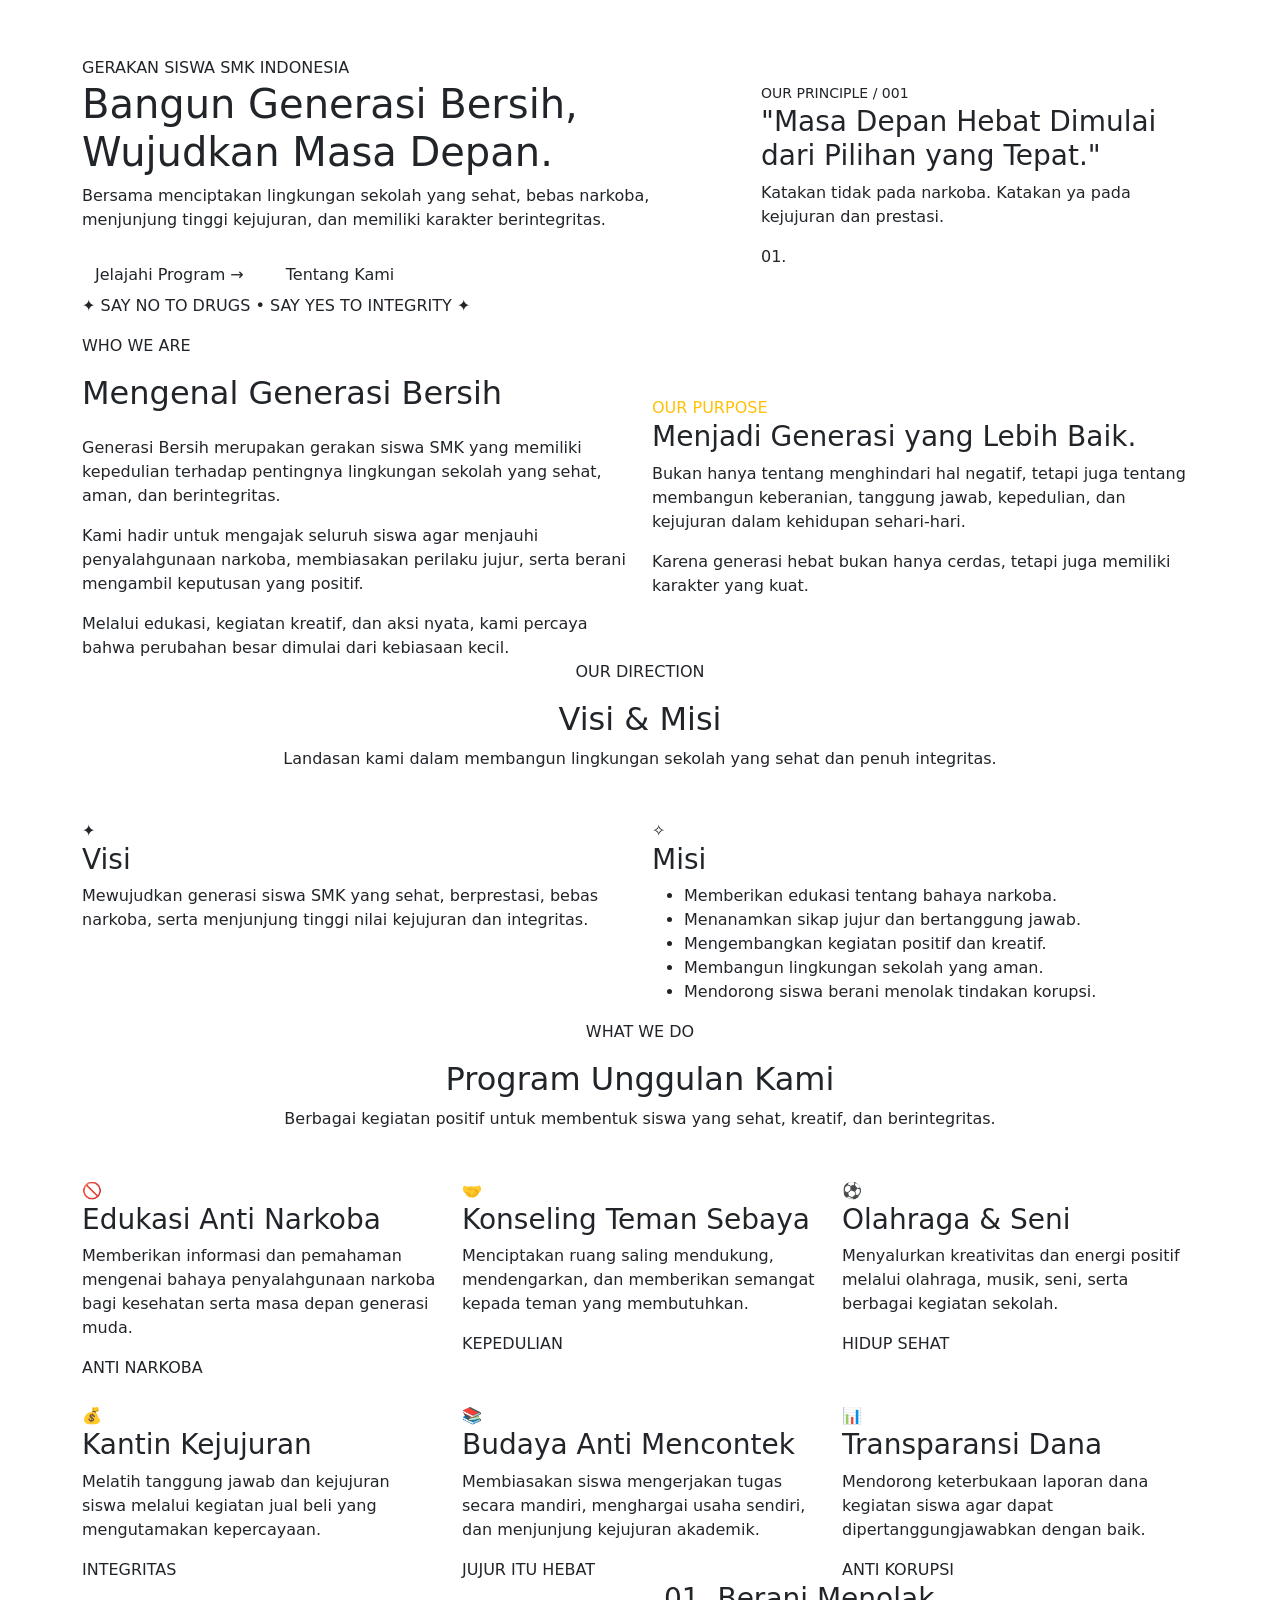
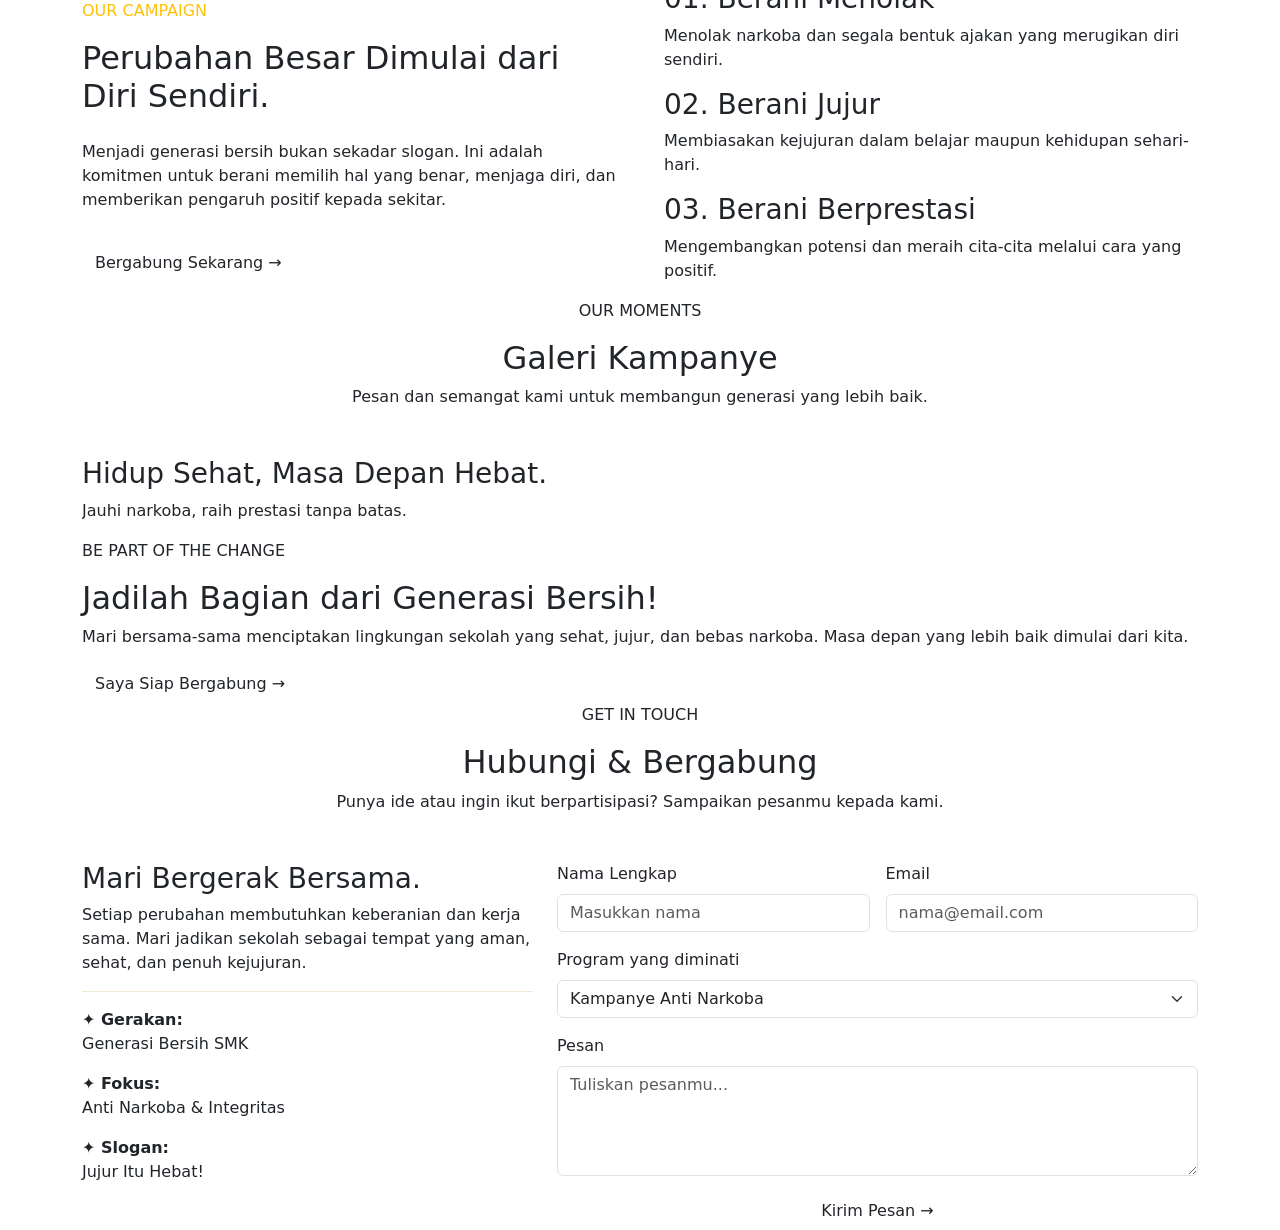
==== index.html @ d8dea52c "Update index.html" ====
<!DOCTYPE html>
<html lang="id">
<head>
  <meta charset="UTF-8">
  <meta name="viewport" content="width=device-width, initial-scale=1">
  <title>Generasi Bersih | SMK</title>

  <!-- BOOTSTRAP CDN -->
  <link href="https://cdn.jsdelivr.net/npm/bootstrap@5.3.3/dist/css/bootstrap.min.css" rel="stylesheet">

  <!-- GOOGLE FONTS -->
  <link href="https://fonts.googleapis.com/css2?family=DM+Sans:wght@400;500;600;700&family=Playfair+Display:wght@600;700;800&display=swap" rel="stylesheet">

  <!-- CSS SENDIRI -->
  <link rel="stylesheet" href="style.css">
</head>

<body>

<!-- 1. NAVBAR -->
<nav class="navbar navbar-expand-lg navbar-dark sticky-top">
  <div class="container">
    <a class="navbar-brand fw-bold" href="#beranda">
      GENERASI <span>BERSIH.</span>
    </a>

    <button class="navbar-toggler" type="button"
      data-bs-toggle="collapse" data-bs-target="#menuUtama">
      <span class="navbar-toggler-icon"></span>
    </button>

    <div class="collapse navbar-collapse" id="menuUtama">
      <ul class="navbar-nav ms-auto">
        <li class="nav-item"><a class="nav-link active" href="#beranda">Beranda</a></li>
        <li class="nav-item"><a class="nav-link" href="#tentang">Tentang</a></li>
        <li class="nav-item"><a class="nav-link" href="#visi">Visi Misi</a></li>
        <li class="nav-item"><a class="nav-link" href="#program">Program</a></li>
        <li class="nav-item"><a class="nav-link" href="#galeri">Galeri</a></li>
        <li class="nav-item"><a class="nav-link" href="#kontak">Kontak</a></li>
      </ul>
    </div>
  </div>
</nav>

<!-- 2. HERO -->
<header class="hero" id="beranda">
  <div class="container">
    <div class="row align-items-center g-5">
      <div class="col-lg-7">
        <div class="hero-small">GERAKAN SISWA SMK INDONESIA</div>
        <h1>
          Bangun Generasi <span>Bersih,</span><br>
          Wujudkan Masa Depan.
        </h1>
        <p>
          Bersama menciptakan lingkungan sekolah yang sehat,
          bebas narkoba, menjunjung tinggi kejujuran,
          dan memiliki karakter berintegritas.
        </p>
        <div class="d-flex flex-wrap gap-3 mt-4">
          <a href="#program" class="btn btn-gold">Jelajahi Program →</a>
          <a href="#tentang" class="btn btn-outline-cream">Tentang Kami</a>
        </div>
      </div>

      <div class="col-lg-5">
        <div class="hero-card">
          <small>OUR PRINCIPLE / 001</small>
          <h3>"Masa Depan Hebat Dimulai dari Pilihan yang Tepat."</h3>
          <div class="line"></div>
          <p>Katakan tidak pada narkoba. Katakan ya pada kejujuran dan prestasi.</p>
          <div class="hero-number">01.</div>
        </div>
      </div>
    </div>
  </div>
</header>

<!-- 3. MOTTO -->
<div class="motto">
  <div class="container">
    <p>✦ SAY NO TO DRUGS • SAY YES TO INTEGRITY ✦</p>
  </div>
</div>

<!-- 4. TENTANG KAMI -->
<section class="about" id="tentang">
  <div class="container">
    <div class="row align-items-center g-4">
      <div class="col-lg-6">
        <div class="section-label">WHO WE ARE</div>
        <h2 class="section-title mt-3 mb-4">Mengenal Generasi Bersih</h2>
        <div class="about-box">
          <p>Generasi Bersih merupakan gerakan siswa SMK yang memiliki kepedulian terhadap pentingnya lingkungan sekolah yang sehat, aman, dan berintegritas.</p>
          <p>Kami hadir untuk mengajak seluruh siswa agar menjauhi penyalahgunaan narkoba, membiasakan perilaku jujur, serta berani mengambil keputusan yang positif.</p>
          <p class="mb-0">Melalui edukasi, kegiatan kreatif, dan aksi nyata, kami percaya bahwa perubahan besar dimulai dari kebiasaan kecil.</p>
        </div>
      </div>

      <div class="col-lg-6">
        <div class="about-highlight">
          <div class="section-label text-warning">OUR PURPOSE</div>
          <h3>Menjadi Generasi yang Lebih Baik.</h3>
          <div class="mini-line"></div>
          <p>Bukan hanya tentang menghindari hal negatif, tetapi juga tentang membangun keberanian, tanggung jawab, kepedulian, dan kejujuran dalam kehidupan sehari-hari.</p>
          <p class="mb-0">Karena generasi hebat bukan hanya cerdas, tetapi juga memiliki karakter yang kuat.</p>
        </div>
      </div>
    </div>
  </div>
</section>

<!-- 5. VISI DAN MISI -->
<section class="visi-misi" id="visi">
  <div class="container">
    <div class="text-center mb-5">
      <div class="section-label">OUR DIRECTION</div>
      <h2 class="section-title mt-3">Visi & Misi</h2>
      <p class="section-desc mx-auto">Landasan kami dalam membangun lingkungan sekolah yang sehat dan penuh integritas.</p>
    </div>

    <div class="row g-4">
      <div class="col-md-6">
        <div class="vm-card">
          <div class="vm-icon">✦</div>
          <h3>Visi</h3>
          <p>Mewujudkan generasi siswa SMK yang sehat, berprestasi, bebas narkoba, serta menjunjung tinggi nilai kejujuran dan integritas.</p>
        </div>
      </div>

      <div class="col-md-6">
        <div class="vm-card">
          <div class="vm-icon">✧</div>
          <h3>Misi</h3>
          <ul>
            <li>Memberikan edukasi tentang bahaya narkoba.</li>
            <li>Menanamkan sikap jujur dan bertanggung jawab.</li>
            <li>Mengembangkan kegiatan positif dan kreatif.</li>
            <li>Membangun lingkungan sekolah yang aman.</li>
            <li>Mendorong siswa berani menolak tindakan korupsi.</li>
          </ul>
        </div>
      </div>
    </div>
  </div>
</section>

<!-- 6. PROGRAM KAMI -->
<section class="program" id="program">
  <div class="container">
    <div class="text-center mb-5">
      <div class="section-label">WHAT WE DO</div>
      <h2 class="section-title mt-3">Program Unggulan Kami</h2>
      <p class="section-desc mx-auto">Berbagai kegiatan positif untuk membentuk siswa yang sehat, kreatif, dan berintegritas.</p>
    </div>

    <div class="row g-4">
      <div class="col-md-6 col-lg-4">
        <div class="program-card">
          <div class="program-icon">🚫</div>
          <h3>Edukasi Anti Narkoba</h3>
          <p>Memberikan informasi dan pemahaman mengenai bahaya penyalahgunaan narkoba bagi kesehatan serta masa depan generasi muda.</p>
          <span class="program-tag">ANTI NARKOBA</span>
        </div>
      </div>

      <div class="col-md-6 col-lg-4">
        <div class="program-card">
          <div class="program-icon">🤝</div>
          <h3>Konseling Teman Sebaya</h3>
          <p>Menciptakan ruang saling mendukung, mendengarkan, dan memberikan semangat kepada teman yang membutuhkan.</p>
          <span class="program-tag">KEPEDULIAN</span>
        </div>
      </div>

      <div class="col-md-6 col-lg-4">
        <div class="program-card">
          <div class="program-icon">⚽</div>
          <h3>Olahraga & Seni</h3>
          <p>Menyalurkan kreativitas dan energi positif melalui olahraga, musik, seni, serta berbagai kegiatan sekolah.</p>
          <span class="program-tag">HIDUP SEHAT</span>
        </div>
      </div>

      <div class="col-md-6 col-lg-4">
        <div class="program-card">
          <div class="program-icon">💰</div>
          <h3>Kantin Kejujuran</h3>
          <p>Melatih tanggung jawab dan kejujuran siswa melalui kegiatan jual beli yang mengutamakan kepercayaan.</p>
          <span class="program-tag">INTEGRITAS</span>
        </div>
      </div>

      <div class="col-md-6 col-lg-4">
        <div class="program-card">
          <div class="program-icon">📚</div>
          <h3>Budaya Anti Mencontek</h3>
          <p>Membiasakan siswa mengerjakan tugas secara mandiri, menghargai usaha sendiri, dan menjunjung kejujuran akademik.</p>
          <span class="program-tag">JUJUR ITU HEBAT</span>
        </div>
      </div>

      <div class="col-md-6 col-lg-4">
        <div class="program-card">
          <div class="program-icon">📊</div>
          <h3>Transparansi Dana</h3>
          <p>Mendorong keterbukaan laporan dana kegiatan siswa agar dapat dipertanggungjawabkan dengan baik.</p>
          <span class="program-tag">ANTI KORUPSI</span>
        </div>
      </div>
    </div>
  </div>
</section>

<!-- 7. KAMPANYE -->
<section class="campaign" id="kampanye">
  <div class="container">
    <div class="row align-items-center g-5">
      <div class="col-lg-6">
        <div class="section-label text-warning">OUR CAMPAIGN</div>
        <h2 class="mt-3 mb-4">Perubahan Besar Dimulai dari Diri Sendiri.</h2>
        <p>Menjadi generasi bersih bukan sekadar slogan. Ini adalah komitmen untuk berani memilih hal yang benar, menjaga diri, dan memberikan pengaruh positif kepada sekitar.</p>
        <a href="#kontak" class="btn btn-gold mt-3">Bergabung Sekarang →</a>
      </div>

      <div class="col-lg-6">
        <div class="campaign-item">
          <h3>01. Berani Menolak</h3>
          <p>Menolak narkoba dan segala bentuk ajakan yang merugikan diri sendiri.</p>
        </div>
        <div class="campaign-item">
          <h3>02. Berani Jujur</h3>
          <p>Membiasakan kejujuran dalam belajar maupun kehidupan sehari-hari.</p>
        </div>
        <div class="campaign-item">
          <h3>03. Berani Berprestasi</h3>
          <p>Mengembangkan potensi dan meraih cita-cita melalui cara yang positif.</p>
        </div>
      </div>
    </div>
  </div>
</section>

<!-- 8. GALERI -->
<section class="gallery" id="galeri">
  <div class="container">
    <div class="text-center mb-5">
      <div class="section-label">OUR MOMENTS</div>
      <h2 class="section-title mt-3">Galeri Kampanye</h2>
      <p class="section-desc mx-auto">Pesan dan semangat kami untuk membangun generasi yang lebih baik.</p>
    </div>

    <div id="carouselGaleri" class="carousel slide" data-bs-ride="carousel">
      <div class="carousel-indicators">
        <button type="button" data-bs-target="#carouselGaleri" data-bs-slide-to="0" class="active"></button>
        <button type="button" data-bs-target="#carouselGaleri" data-bs-slide-to="1"></button>
        <button type="button" data-bs-target="#carouselGaleri" data-bs-slide-to="2"></button>
      </div>

      <div class="carousel-inner">
        <div class="carousel-item active">
          <div class="gallery-card gallery-one">
            <div>
              <h3>Hidup Sehat, Masa Depan Hebat.</h3>
              <p>Jauhi narkoba, raih prestasi tanpa batas.</p>
            </div>
          </div>
        </div>

        <div class="carousel-item">
          <div class="gallery-card gallery-two">
            <div>
              <h3>Jujur Dimulai dari Aku.</h3>
              <p>Integritas adalah identitas generasi hebat.</p>
            </div>
          </div>
        </div>

        <div class="carousel-item">
          <div class="gallery-card gallery-three">
            <div>
              <h3>Prestasi Tanpa Korupsi.</h3>
              <p>Bersih dalam tindakan, hebat dalam pencapaian.</p>
            </div>
          </div>
        </div>
      </div>

      <button class="carousel-control-prev" type="button" data-bs-target="#carouselGaleri" data-bs-slide="prev">
        <span class="carousel-control-prev-icon"></span>
      </button>
      <button class="carousel-control-next" type="button" data-bs-target="#carouselGaleri" data-bs-slide="next">
        <span class="carousel-control-next-icon"></span>
      </button>
    </div>
  </div>
</section>

<!-- 9. AJAKAN BERGABUNG -->
<section class="join">
  <div class="container">
    <div class="join-box">
      <div class="section-label">BE PART OF THE CHANGE</div>
      <h2 class="mt-3">Jadilah Bagian dari Generasi Bersih!</h2>
      <p>Mari bersama-sama menciptakan lingkungan sekolah yang sehat, jujur, dan bebas narkoba. Masa depan yang lebih baik dimulai dari kita.</p>
      <a href="#kontak" class="btn btn-gold">Saya Siap Bergabung →</a>
    </div>
  </div>
</section>

<!-- 10. KONTAK -->
<section class="contact" id="kontak">
  <div class="container">
    <div class="text-center mb-5">
      <div class="section-label">GET IN TOUCH</div>
      <h2 class="section-title mt-3">Hubungi & Bergabung</h2>
      <p class="section-desc mx-auto">Punya ide atau ingin ikut berpartisipasi? Sampaikan pesanmu kepada kami.</p>
    </div>

    <div class="row g-4">
      <div class="col-lg-5">
        <div class="contact-info">
          <h3>Mari Bergerak Bersama.</h3>
          <p>Setiap perubahan membutuhkan keberanian dan kerja sama. Mari jadikan sekolah sebagai tempat yang aman, sehat, dan penuh kejujuran.</p>
          <hr style="border-color:#c8a36a">
          <p><strong>✦ Gerakan:</strong><br>Generasi Bersih SMK</p>
          <p><strong>✦ Fokus:</strong><br>Anti Narkoba & Integritas</p>
          <p class="mb-0"><strong>✦ Slogan:</strong><br>Jujur Itu Hebat!</p>
        </div>
      </div>

      <div class="col-lg-7">
        <form class="contact-form" id="contactForm">
          <div class="row g-3">
            <div class="col-md-6">
              <label for="nama" class="form-label">Nama Lengkap</label>
              <input type="text" class="form-control" id="nama" placeholder="Masukkan nama" required>
            </div>

            <div class="col-md-6">
              <label for="email" class="form-label">Email</label>
              <input type="email" class="form-control" id="email" placeholder="nama@email.com" required>
            </div>

            <div class="col-12">
              <label for="minat" class="form-label">Program yang diminati</label>
              <select class="form-select" id="minat">
                <option>Kampanye Anti Narkoba</option>
                <option>Kampanye Integritas</option>
                <option>Olahraga dan Seni</option>
                <option>Keduanya</option>
              </select>
            </div>

            <div class="col-12">
              <label for="pesan" class="form-label">Pesan</label>
              <textarea class="form-control" id="pesan" rows="4" placeholder="Tuliskan pesanmu..."></textarea>
            </div>

            <div class="col-12 d-grid">
              <button type="submit" class="btn btn-gold">Kirim Pesan →</button>
            </div>
          </div>
        </form>
      </div>
    </div>
  </div>
</section>

<!-- FOOTER DIMUAT DARI FILE footer.html -->
<div id="footer-container"></div>

<!-- BOOTSTRAP JAVASCRIPT CDN -->
<script src="https://cdn.jsdelivr.net/npm/bootstrap@5.3.3/dist/js/bootstrap.bundle.min.js"></script>

<!-- JAVASCRIPT SENDIRI -->
<script src="script.js"></script>

</body>
   </html>
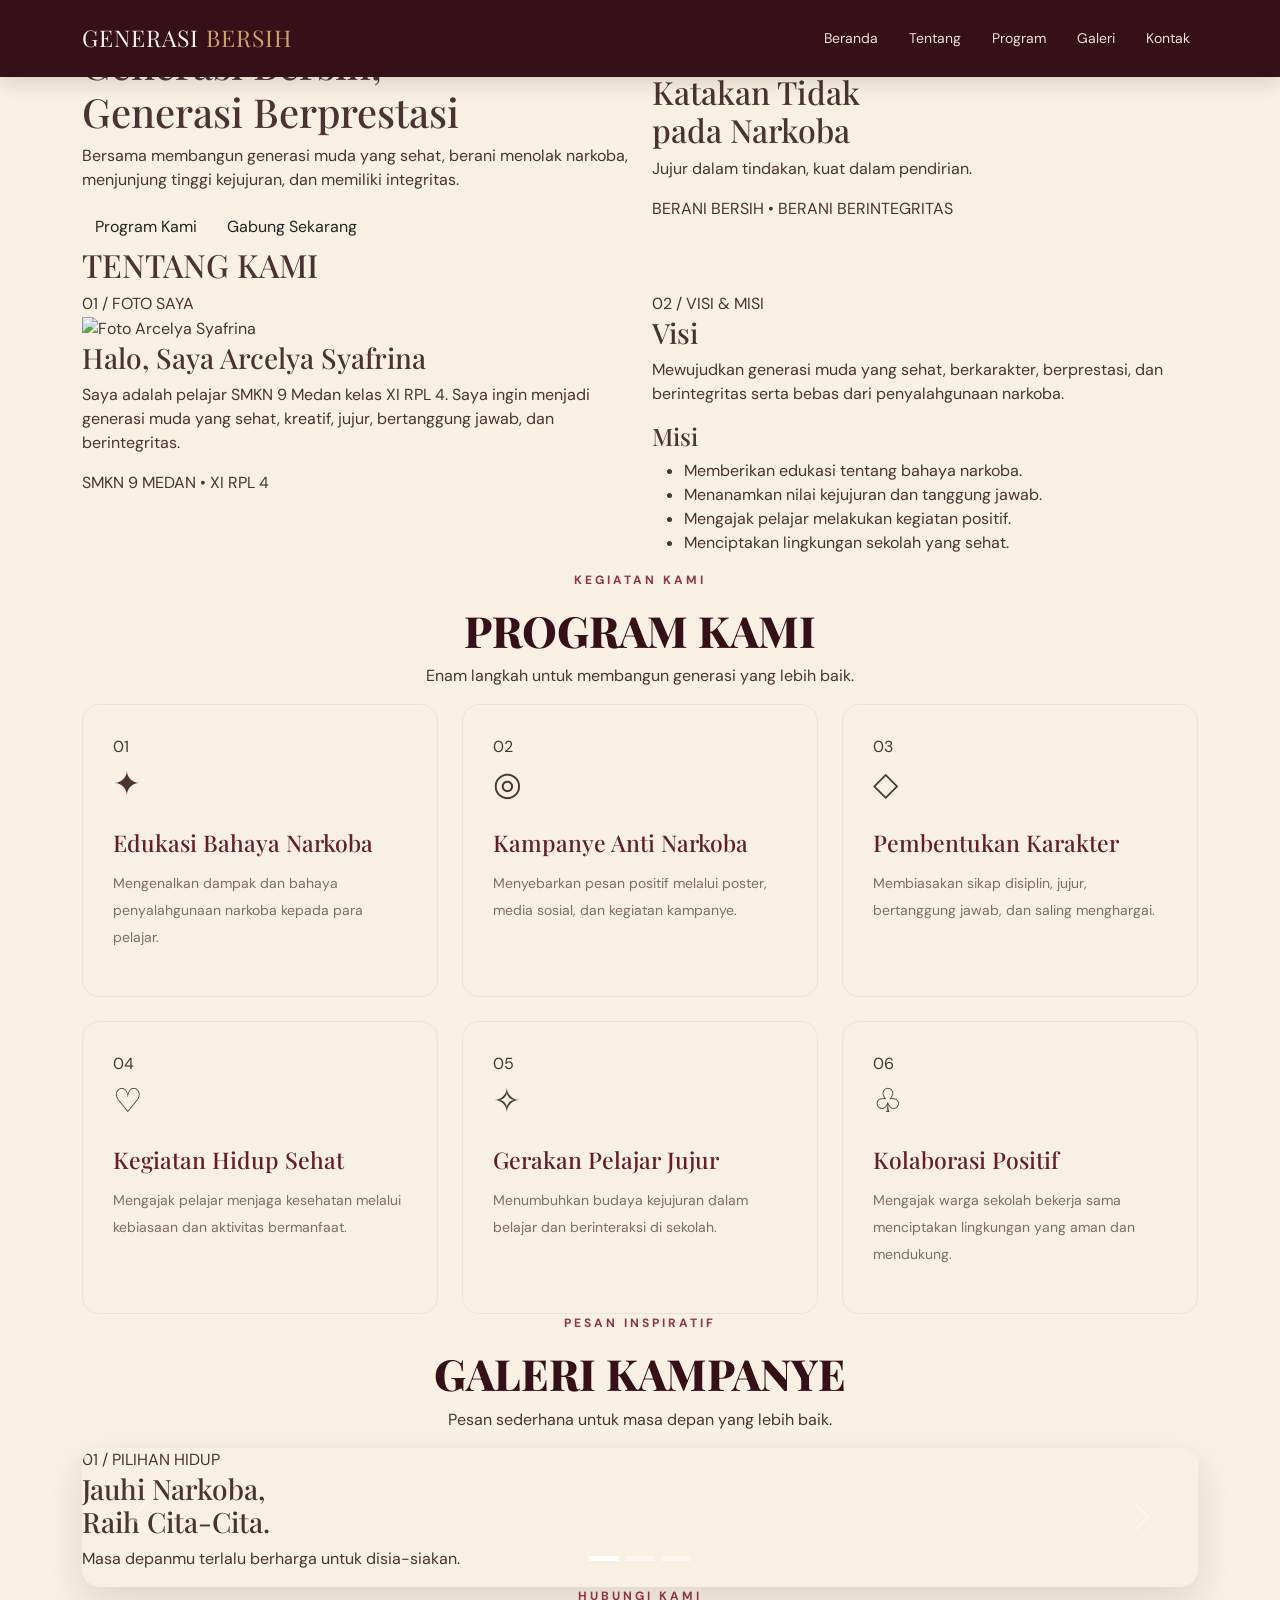
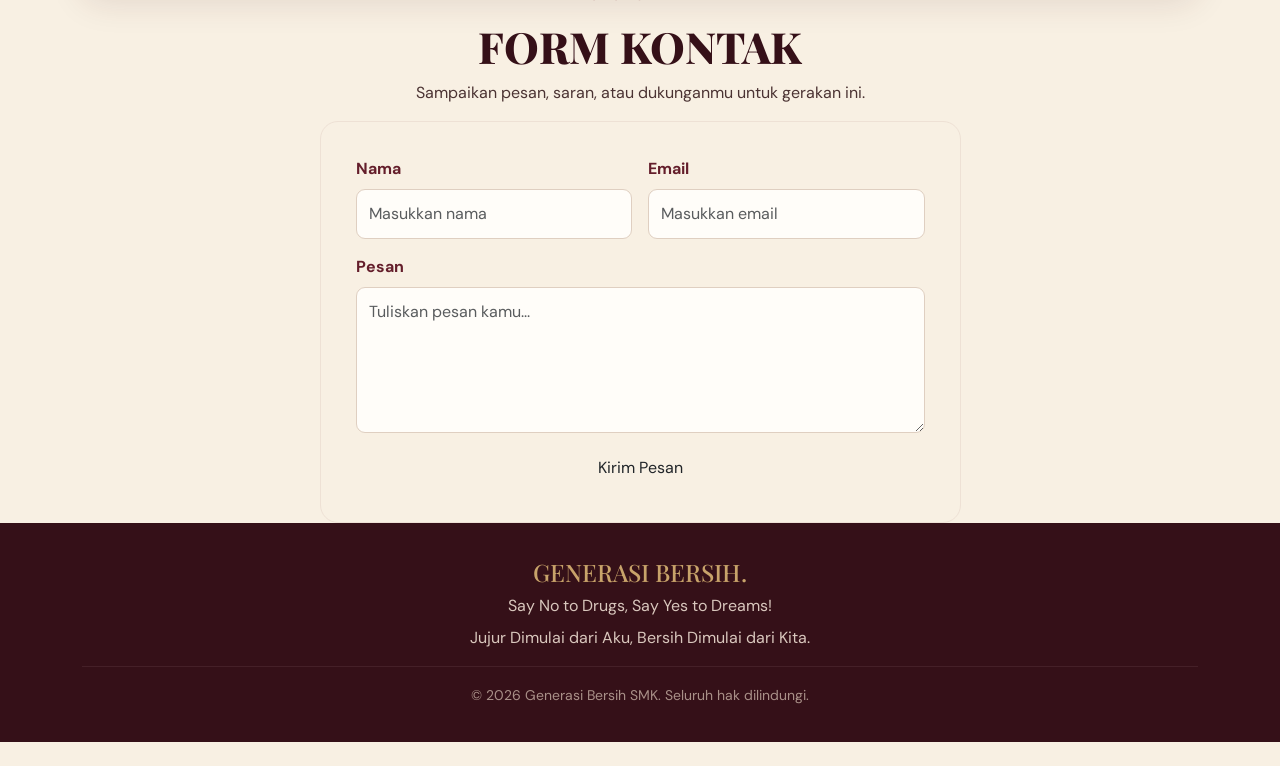
==== commit 737206d8: "Update index.html" ====
--- a/index.html
+++ b/index.html
@@ -1,382 +1,364 @@
-
 <!DOCTYPE html>
 <html lang="id">
 <head>
   <meta charset="UTF-8">
-  <meta name="viewport" content="width=device-width, initial-scale=1">
-  <title>Generasi Bersih | SMK</title>
-
-  <!-- BOOTSTRAP CDN -->
+  <meta name="viewport" content="width=device-width, initial-scale=1.0">
+
+  <title>Generasi Bersih | Anti Narkoba & Integritas</title>
+
+  <!-- Bootstrap CDN -->
   <link href="https://cdn.jsdelivr.net/npm/bootstrap@5.3.3/dist/css/bootstrap.min.css" rel="stylesheet">
 
-  <!-- GOOGLE FONTS -->
-  <link href="https://fonts.googleapis.com/css2?family=DM+Sans:wght@400;500;600;700&family=Playfair+Display:wght@600;700;800&display=swap" rel="stylesheet">
-
-  <!-- CSS SENDIRI -->
+  <!-- Google Fonts -->
+  <link href="https://fonts.googleapis.com/css2?family=DM+Sans:wght@400;500;600;700;800&family=Playfair+Display:wght@600;700;800&display=swap" rel="stylesheet">
+
+  <!-- CSS -->
   <link rel="stylesheet" href="style.css">
 </head>
 
 <body>
 
-<!-- 1. NAVBAR -->
-<nav class="navbar navbar-expand-lg navbar-dark sticky-top">
-  <div class="container">
-    <a class="navbar-brand fw-bold" href="#beranda">
-      GENERASI <span>BERSIH.</span>
-    </a>
-
-    <button class="navbar-toggler" type="button"
-      data-bs-toggle="collapse" data-bs-target="#menuUtama">
-      <span class="navbar-toggler-icon"></span>
-    </button>
-
-    <div class="collapse navbar-collapse" id="menuUtama">
-      <ul class="navbar-nav ms-auto">
-        <li class="nav-item"><a class="nav-link active" href="#beranda">Beranda</a></li>
-        <li class="nav-item"><a class="nav-link" href="#tentang">Tentang</a></li>
-        <li class="nav-item"><a class="nav-link" href="#visi">Visi Misi</a></li>
-        <li class="nav-item"><a class="nav-link" href="#program">Program</a></li>
-        <li class="nav-item"><a class="nav-link" href="#galeri">Galeri</a></li>
-        <li class="nav-item"><a class="nav-link" href="#kontak">Kontak</a></li>
-      </ul>
-    </div>
-  </div>
-</nav>
-
-<!-- 2. HERO -->
-<header class="hero" id="beranda">
-  <div class="container">
-    <div class="row align-items-center g-5">
-      <div class="col-lg-7">
-        <div class="hero-small">GERAKAN SISWA SMK INDONESIA</div>
-        <h1>
-          Bangun Generasi <span>Bersih,</span><br>
-          Wujudkan Masa Depan.
-        </h1>
-        <p>
-          Bersama menciptakan lingkungan sekolah yang sehat,
-          bebas narkoba, menjunjung tinggi kejujuran,
-          dan memiliki karakter berintegritas.
-        </p>
-        <div class="d-flex flex-wrap gap-3 mt-4">
-          <a href="#program" class="btn btn-gold">Jelajahi Program →</a>
-          <a href="#tentang" class="btn btn-outline-cream">Tentang Kami</a>
-        </div>
-      </div>
-
-      <div class="col-lg-5">
-        <div class="hero-card">
-          <small>OUR PRINCIPLE / 001</small>
-          <h3>"Masa Depan Hebat Dimulai dari Pilihan yang Tepat."</h3>
-          <div class="line"></div>
-          <p>Katakan tidak pada narkoba. Katakan ya pada kejujuran dan prestasi.</p>
-          <div class="hero-number">01.</div>
-        </div>
-      </div>
-    </div>
-  </div>
-</header>
-
-<!-- 3. MOTTO -->
-<div class="motto">
-  <div class="container">
-    <p>✦ SAY NO TO DRUGS • SAY YES TO INTEGRITY ✦</p>
-  </div>
-</div>
-
-<!-- 4. TENTANG KAMI -->
-<section class="about" id="tentang">
-  <div class="container">
-    <div class="row align-items-center g-4">
-      <div class="col-lg-6">
-        <div class="section-label">WHO WE ARE</div>
-        <h2 class="section-title mt-3 mb-4">Mengenal Generasi Bersih</h2>
-        <div class="about-box">
-          <p>Generasi Bersih merupakan gerakan siswa SMK yang memiliki kepedulian terhadap pentingnya lingkungan sekolah yang sehat, aman, dan berintegritas.</p>
-          <p>Kami hadir untuk mengajak seluruh siswa agar menjauhi penyalahgunaan narkoba, membiasakan perilaku jujur, serta berani mengambil keputusan yang positif.</p>
-          <p class="mb-0">Melalui edukasi, kegiatan kreatif, dan aksi nyata, kami percaya bahwa perubahan besar dimulai dari kebiasaan kecil.</p>
-        </div>
-      </div>
-
-      <div class="col-lg-6">
-        <div class="about-highlight">
-          <div class="section-label text-warning">OUR PURPOSE</div>
-          <h3>Menjadi Generasi yang Lebih Baik.</h3>
-          <div class="mini-line"></div>
-          <p>Bukan hanya tentang menghindari hal negatif, tetapi juga tentang membangun keberanian, tanggung jawab, kepedulian, dan kejujuran dalam kehidupan sehari-hari.</p>
-          <p class="mb-0">Karena generasi hebat bukan hanya cerdas, tetapi juga memiliki karakter yang kuat.</p>
-        </div>
-      </div>
-    </div>
-  </div>
-</section>
-
-<!-- 5. VISI DAN MISI -->
-<section class="visi-misi" id="visi">
-  <div class="container">
-    <div class="text-center mb-5">
-      <div class="section-label">OUR DIRECTION</div>
-      <h2 class="section-title mt-3">Visi & Misi</h2>
-      <p class="section-desc mx-auto">Landasan kami dalam membangun lingkungan sekolah yang sehat dan penuh integritas.</p>
-    </div>
-
-    <div class="row g-4">
-      <div class="col-md-6">
-        <div class="vm-card">
-          <div class="vm-icon">✦</div>
-          <h3>Visi</h3>
-          <p>Mewujudkan generasi siswa SMK yang sehat, berprestasi, bebas narkoba, serta menjunjung tinggi nilai kejujuran dan integritas.</p>
-        </div>
-      </div>
-
-      <div class="col-md-6">
-        <div class="vm-card">
-          <div class="vm-icon">✧</div>
-          <h3>Misi</h3>
-          <ul>
-            <li>Memberikan edukasi tentang bahaya narkoba.</li>
-            <li>Menanamkan sikap jujur dan bertanggung jawab.</li>
-            <li>Mengembangkan kegiatan positif dan kreatif.</li>
-            <li>Membangun lingkungan sekolah yang aman.</li>
-            <li>Mendorong siswa berani menolak tindakan korupsi.</li>
-          </ul>
-        </div>
-      </div>
-    </div>
-  </div>
-</section>
-
-<!-- 6. PROGRAM KAMI -->
-<section class="program" id="program">
-  <div class="container">
-    <div class="text-center mb-5">
-      <div class="section-label">WHAT WE DO</div>
-      <h2 class="section-title mt-3">Program Unggulan Kami</h2>
-      <p class="section-desc mx-auto">Berbagai kegiatan positif untuk membentuk siswa yang sehat, kreatif, dan berintegritas.</p>
-    </div>
-
-    <div class="row g-4">
-      <div class="col-md-6 col-lg-4">
-        <div class="program-card">
-          <div class="program-icon">🚫</div>
-          <h3>Edukasi Anti Narkoba</h3>
-          <p>Memberikan informasi dan pemahaman mengenai bahaya penyalahgunaan narkoba bagi kesehatan serta masa depan generasi muda.</p>
-          <span class="program-tag">ANTI NARKOBA</span>
-        </div>
-      </div>
-
-      <div class="col-md-6 col-lg-4">
-        <div class="program-card">
-          <div class="program-icon">🤝</div>
-          <h3>Konseling Teman Sebaya</h3>
-          <p>Menciptakan ruang saling mendukung, mendengarkan, dan memberikan semangat kepada teman yang membutuhkan.</p>
-          <span class="program-tag">KEPEDULIAN</span>
-        </div>
-      </div>
-
-      <div class="col-md-6 col-lg-4">
-        <div class="program-card">
-          <div class="program-icon">⚽</div>
-          <h3>Olahraga & Seni</h3>
-          <p>Menyalurkan kreativitas dan energi positif melalui olahraga, musik, seni, serta berbagai kegiatan sekolah.</p>
-          <span class="program-tag">HIDUP SEHAT</span>
-        </div>
-      </div>
-
-      <div class="col-md-6 col-lg-4">
-        <div class="program-card">
-          <div class="program-icon">💰</div>
-          <h3>Kantin Kejujuran</h3>
-          <p>Melatih tanggung jawab dan kejujuran siswa melalui kegiatan jual beli yang mengutamakan kepercayaan.</p>
-          <span class="program-tag">INTEGRITAS</span>
-        </div>
-      </div>
-
-      <div class="col-md-6 col-lg-4">
-        <div class="program-card">
-          <div class="program-icon">📚</div>
-          <h3>Budaya Anti Mencontek</h3>
-          <p>Membiasakan siswa mengerjakan tugas secara mandiri, menghargai usaha sendiri, dan menjunjung kejujuran akademik.</p>
-          <span class="program-tag">JUJUR ITU HEBAT</span>
-        </div>
-      </div>
-
-      <div class="col-md-6 col-lg-4">
-        <div class="program-card">
-          <div class="program-icon">📊</div>
-          <h3>Transparansi Dana</h3>
-          <p>Mendorong keterbukaan laporan dana kegiatan siswa agar dapat dipertanggungjawabkan dengan baik.</p>
-          <span class="program-tag">ANTI KORUPSI</span>
-        </div>
-      </div>
-    </div>
-  </div>
-</section>
-
-<!-- 7. KAMPANYE -->
-<section class="campaign" id="kampanye">
-  <div class="container">
-    <div class="row align-items-center g-5">
-      <div class="col-lg-6">
-        <div class="section-label text-warning">OUR CAMPAIGN</div>
-        <h2 class="mt-3 mb-4">Perubahan Besar Dimulai dari Diri Sendiri.</h2>
-        <p>Menjadi generasi bersih bukan sekadar slogan. Ini adalah komitmen untuk berani memilih hal yang benar, menjaga diri, dan memberikan pengaruh positif kepada sekitar.</p>
-        <a href="#kontak" class="btn btn-gold mt-3">Bergabung Sekarang →</a>
-      </div>
-
-      <div class="col-lg-6">
-        <div class="campaign-item">
-          <h3>01. Berani Menolak</h3>
-          <p>Menolak narkoba dan segala bentuk ajakan yang merugikan diri sendiri.</p>
-        </div>
-        <div class="campaign-item">
-          <h3>02. Berani Jujur</h3>
-          <p>Membiasakan kejujuran dalam belajar maupun kehidupan sehari-hari.</p>
-        </div>
-        <div class="campaign-item">
-          <h3>03. Berani Berprestasi</h3>
-          <p>Mengembangkan potensi dan meraih cita-cita melalui cara yang positif.</p>
-        </div>
-      </div>
-    </div>
-  </div>
-</section>
-
-<!-- 8. GALERI -->
-<section class="gallery" id="galeri">
-  <div class="container">
-    <div class="text-center mb-5">
-      <div class="section-label">OUR MOMENTS</div>
-      <h2 class="section-title mt-3">Galeri Kampanye</h2>
-      <p class="section-desc mx-auto">Pesan dan semangat kami untuk membangun generasi yang lebih baik.</p>
-    </div>
-
-    <div id="carouselGaleri" class="carousel slide" data-bs-ride="carousel">
-      <div class="carousel-indicators">
-        <button type="button" data-bs-target="#carouselGaleri" data-bs-slide-to="0" class="active"></button>
-        <button type="button" data-bs-target="#carouselGaleri" data-bs-slide-to="1"></button>
-        <button type="button" data-bs-target="#carouselGaleri" data-bs-slide-to="2"></button>
-      </div>
-
-      <div class="carousel-inner">
-        <div class="carousel-item active">
-          <div class="gallery-card gallery-one">
-            <div>
-              <h3>Hidup Sehat, Masa Depan Hebat.</h3>
-              <p>Jauhi narkoba, raih prestasi tanpa batas.</p>
-            </div>
-          </div>
-        </div>
-
-        <div class="carousel-item">
-          <div class="gallery-card gallery-two">
-            <div>
-              <h3>Jujur Dimulai dari Aku.</h3>
-              <p>Integritas adalah identitas generasi hebat.</p>
-            </div>
-          </div>
-        </div>
-
-        <div class="carousel-item">
-          <div class="gallery-card gallery-three">
-            <div>
-              <h3>Prestasi Tanpa Korupsi.</h3>
-              <p>Bersih dalam tindakan, hebat dalam pencapaian.</p>
-            </div>
-          </div>
-        </div>
-      </div>
-
-      <button class="carousel-control-prev" type="button" data-bs-target="#carouselGaleri" data-bs-slide="prev">
-        <span class="carousel-control-prev-icon"></span>
+  <!-- 1. NAVBAR -->
+  <nav class="navbar navbar-expand-lg navbar-dark fixed-top">
+    <div class="container">
+
+      <a class="navbar-brand" href="#beranda">
+        GENERASI <span>BERSIH</span>
+      </a>
+
+      <button class="navbar-toggler" type="button"
+        data-bs-toggle="collapse"
+        data-bs-target="#menuNavbar"
+        aria-controls="menuNavbar"
+        aria-expanded="false"
+        aria-label="Buka menu">
+        <span class="navbar-toggler-icon"></span>
       </button>
-      <button class="carousel-control-next" type="button" data-bs-target="#carouselGaleri" data-bs-slide="next">
-        <span class="carousel-control-next-icon"></span>
-      </button>
-    </div>
-  </div>
-</section>
-
-<!-- 9. AJAKAN BERGABUNG -->
-<section class="join">
-  <div class="container">
-    <div class="join-box">
-      <div class="section-label">BE PART OF THE CHANGE</div>
-      <h2 class="mt-3">Jadilah Bagian dari Generasi Bersih!</h2>
-      <p>Mari bersama-sama menciptakan lingkungan sekolah yang sehat, jujur, dan bebas narkoba. Masa depan yang lebih baik dimulai dari kita.</p>
-      <a href="#kontak" class="btn btn-gold">Saya Siap Bergabung →</a>
-    </div>
-  </div>
-</section>
-
-<!-- 10. KONTAK -->
-<section class="contact" id="kontak">
-  <div class="container">
-    <div class="text-center mb-5">
-      <div class="section-label">GET IN TOUCH</div>
-      <h2 class="section-title mt-3">Hubungi & Bergabung</h2>
-      <p class="section-desc mx-auto">Punya ide atau ingin ikut berpartisipasi? Sampaikan pesanmu kepada kami.</p>
-    </div>
-
-    <div class="row g-4">
-      <div class="col-lg-5">
-        <div class="contact-info">
-          <h3>Mari Bergerak Bersama.</h3>
-          <p>Setiap perubahan membutuhkan keberanian dan kerja sama. Mari jadikan sekolah sebagai tempat yang aman, sehat, dan penuh kejujuran.</p>
-          <hr style="border-color:#c8a36a">
-          <p><strong>✦ Gerakan:</strong><br>Generasi Bersih SMK</p>
-          <p><strong>✦ Fokus:</strong><br>Anti Narkoba & Integritas</p>
-          <p class="mb-0"><strong>✦ Slogan:</strong><br>Jujur Itu Hebat!</p>
-        </div>
-      </div>
-
-      <div class="col-lg-7">
-        <form class="contact-form" id="contactForm">
-          <div class="row g-3">
-            <div class="col-md-6">
-              <label for="nama" class="form-label">Nama Lengkap</label>
-              <input type="text" class="form-control" id="nama" placeholder="Masukkan nama" required>
-            </div>
-
-            <div class="col-md-6">
-              <label for="email" class="form-label">Email</label>
-              <input type="email" class="form-control" id="email" placeholder="nama@email.com" required>
-            </div>
-
-            <div class="col-12">
-              <label for="minat" class="form-label">Program yang diminati</label>
-              <select class="form-select" id="minat">
-                <option>Kampanye Anti Narkoba</option>
-                <option>Kampanye Integritas</option>
-                <option>Olahraga dan Seni</option>
-                <option>Keduanya</option>
-              </select>
-            </div>
-
-            <div class="col-12">
-              <label for="pesan" class="form-label">Pesan</label>
-              <textarea class="form-control" id="pesan" rows="4" placeholder="Tuliskan pesanmu..."></textarea>
-            </div>
-
-            <div class="col-12 d-grid">
-              <button type="submit" class="btn btn-gold">Kirim Pesan →</button>
-            </div>
-          </div>
-        </form>
-      </div>
-    </div>
-  </div>
-</section>
-
-<!-- FOOTER DIMUAT DARI FILE footer.html -->
-<div id="footer-container"></div>
-
-<!-- BOOTSTRAP JAVASCRIPT CDN -->
-<script src="https://cdn.jsdelivr.net/npm/bootstrap@5.3.3/dist/js/bootstrap.bundle.min.js"></script>
-
-<!-- JAVASCRIPT SENDIRI -->
-<script src="script.js"></script>
+
+      <div class="collapse navbar-collapse" id="menuNavbar">
+        <ul class="navbar-nav ms-auto">
+          <li class="nav-item"><a class="nav-link" href="#beranda">Beranda</a></li>
+          <li class="nav-item"><a class="nav-link" href="#tentang">Tentang</a></li>
+          <li class="nav-item"><a class="nav-link" href="#program">Program</a></li>
+          <li class="nav-item"><a class="nav-link" href="#galeri">Galeri</a></li>
+          <li class="nav-item"><a class="nav-link" href="#kontak">Kontak</a></li>
+        </ul>
+      </div>
+
+    </div>
+  </nav>
+
+  <!-- 2. HERO -->
+  <section id="beranda" class="hero-section">
+    <div class="container">
+      <div class="row align-items-center g-4">
+
+        <div class="col-lg-6 hero-text">
+          <p class="hero-label">GERAKAN PELAJAR INDONESIA</p>
+
+          <h1>
+            Generasi Bersih,<br>
+            Generasi Berprestasi
+          </h1>
+
+          <p class="hero-description">
+            Bersama membangun generasi muda yang sehat,
+            berani menolak narkoba, menjunjung tinggi
+            kejujuran, dan memiliki integritas.
+          </p>
+
+          <div class="hero-buttons">
+            <a href="#program" class="btn btn-light-custom">
+              Program Kami
+            </a>
+
+            <a href="#kontak" class="btn btn-outline-custom">
+              Gabung Sekarang
+            </a>
+          </div>
+        </div>
+
+        <div class="col-lg-6">
+          <div class="slogan-card">
+            <span class="slogan-small">PESAN KAMI</span>
+            <div class="slogan-symbol">✦</div>
+
+            <h2>
+              Katakan Tidak<br>
+              pada Narkoba
+            </h2>
+
+            <p>Jujur dalam tindakan, kuat dalam pendirian.</p>
+
+            <span class="slogan-bottom">
+              BERANI BERSIH • BERANI BERINTEGRITAS
+            </span>
+          </div>
+        </div>
+
+      </div>
+    </div>
+  </section>
+
+  <!-- 3. TENTANG KAMI -->
+  <section id="tentang" class="about-section section-padding">
+    <div class="container">
+
+      <h2 class="section-heading">TENTANG KAMI</h2>
+
+      <div class="row g-4">
+
+        <!-- FOTO DAN PROFIL SAYA -->
+        <div class="col-md-6">
+          <div class="about-card profile-card">
+
+            <span class="card-label">01 / FOTO SAYA</span>
+
+            <div class="profile-photo">
+              <img src="foto-saya.jpg" alt="Foto Arcelya Syafrina">
+            </div>
+
+            <h3>Halo, Saya Arcelya Syafrina</h3>
+
+            <p>
+              Saya adalah pelajar SMKN 9 Medan kelas XI RPL 4.
+              Saya ingin menjadi generasi muda yang sehat,
+              kreatif, jujur, bertanggung jawab, dan berintegritas.
+            </p>
+
+            <p class="profile-school">
+              SMKN 9 MEDAN • XI RPL 4
+            </p>
+
+          </div>
+        </div>
+
+        <!-- VISI DAN MISI -->
+        <div class="col-md-6">
+          <div class="about-card vision-card">
+
+            <span class="card-label">02 / VISI & MISI</span>
+
+            <h3>Visi</h3>
+
+            <p>
+              Mewujudkan generasi muda yang sehat,
+              berkarakter, berprestasi, dan berintegritas
+              serta bebas dari penyalahgunaan narkoba.
+            </p>
+
+            <h4>Misi</h4>
+
+            <ul>
+              <li>Memberikan edukasi tentang bahaya narkoba.</li>
+              <li>Menanamkan nilai kejujuran dan tanggung jawab.</li>
+              <li>Mengajak pelajar melakukan kegiatan positif.</li>
+              <li>Menciptakan lingkungan sekolah yang sehat.</li>
+            </ul>
+
+          </div>
+        </div>
+
+      </div>
+    </div>
+  </section>
+
+  <!-- 4. PROGRAM KAMI -->
+  <section id="program" class="program-section section-padding">
+    <div class="container">
+
+      <div class="section-intro text-center">
+        <p class="section-label">KEGIATAN KAMI</p>
+        <h2 class="section-title">PROGRAM KAMI</h2>
+        <p>Enam langkah untuk membangun generasi yang lebih baik.</p>
+      </div>
+
+      <div class="row g-4">
+
+        <div class="col-lg-4 col-md-6">
+          <div class="program-card">
+            <span class="program-number">01</span>
+            <div class="program-icon">✦</div>
+            <h3>Edukasi Bahaya Narkoba</h3>
+            <p>Mengenalkan dampak dan bahaya penyalahgunaan narkoba kepada para pelajar.</p>
+          </div>
+        </div>
+
+        <div class="col-lg-4 col-md-6">
+          <div class="program-card">
+            <span class="program-number">02</span>
+            <div class="program-icon">◎</div>
+            <h3>Kampanye Anti Narkoba</h3>
+            <p>Menyebarkan pesan positif melalui poster, media sosial, dan kegiatan kampanye.</p>
+          </div>
+        </div>
+
+        <div class="col-lg-4 col-md-6">
+          <div class="program-card">
+            <span class="program-number">03</span>
+            <div class="program-icon">◇</div>
+            <h3>Pembentukan Karakter</h3>
+            <p>Membiasakan sikap disiplin, jujur, bertanggung jawab, dan saling menghargai.</p>
+          </div>
+        </div>
+
+        <div class="col-lg-4 col-md-6">
+          <div class="program-card">
+            <span class="program-number">04</span>
+            <div class="program-icon">♡</div>
+            <h3>Kegiatan Hidup Sehat</h3>
+            <p>Mengajak pelajar menjaga kesehatan melalui kebiasaan dan aktivitas bermanfaat.</p>
+          </div>
+        </div>
+
+        <div class="col-lg-4 col-md-6">
+          <div class="program-card">
+            <span class="program-number">05</span>
+            <div class="program-icon">✧</div>
+            <h3>Gerakan Pelajar Jujur</h3>
+            <p>Menumbuhkan budaya kejujuran dalam belajar dan berinteraksi di sekolah.</p>
+          </div>
+        </div>
+
+        <div class="col-lg-4 col-md-6">
+          <div class="program-card">
+            <span class="program-number">06</span>
+            <div class="program-icon">♧</div>
+            <h3>Kolaborasi Positif</h3>
+            <p>Mengajak warga sekolah bekerja sama menciptakan lingkungan yang aman dan mendukung.</p>
+          </div>
+        </div>
+
+      </div>
+    </div>
+  </section>
+
+  <!-- 5. GALERI -->
+  <section id="galeri" class="gallery-section section-padding">
+    <div class="container">
+
+      <div class="section-intro text-center">
+        <p class="section-label">PESAN INSPIRATIF</p>
+        <h2 class="section-title">GALERI KAMPANYE</h2>
+        <p>Pesan sederhana untuk masa depan yang lebih baik.</p>
+      </div>
+
+      <div id="campaignCarousel" class="carousel slide"
+        data-bs-ride="carousel">
+
+        <div class="carousel-indicators">
+          <button type="button" data-bs-target="#campaignCarousel"
+            data-bs-slide-to="0" class="active"></button>
+
+          <button type="button" data-bs-target="#campaignCarousel"
+            data-bs-slide-to="1"></button>
+
+          <button type="button" data-bs-target="#campaignCarousel"
+            data-bs-slide-to="2"></button>
+        </div>
+
+        <div class="carousel-inner">
+
+          <div class="carousel-item active">
+            <div class="campaign-slide slide-one">
+              <span>01 / PILIHAN HIDUP</span>
+              <h3>Jauhi Narkoba,<br>Raih Cita-Cita.</h3>
+              <p>Masa depanmu terlalu berharga untuk disia-siakan.</p>
+            </div>
+          </div>
+
+          <div class="carousel-item">
+            <div class="campaign-slide slide-two">
+              <span>02 / INTEGRITAS</span>
+              <h3>Jujur Itu Hebat,<br>Integritas Itu Kuat.</h3>
+              <p>Mulailah dari tindakan kecil yang benar.</p>
+            </div>
+          </div>
+
+          <div class="carousel-item">
+            <div class="campaign-slide slide-three">
+              <span>03 / GENERASI MASA DEPAN</span>
+              <h3>Berani Bersih,<br>Berani Berprestasi.</h3>
+              <p>Jadilah inspirasi bagi lingkungan sekitarmu.</p>
+            </div>
+          </div>
+
+        </div>
+
+        <button class="carousel-control-prev" type="button"
+          data-bs-target="#campaignCarousel" data-bs-slide="prev">
+          <span class="carousel-control-prev-icon"></span>
+          <span class="visually-hidden">Sebelumnya</span>
+        </button>
+
+        <button class="carousel-control-next" type="button"
+          data-bs-target="#campaignCarousel" data-bs-slide="next">
+          <span class="carousel-control-next-icon"></span>
+          <span class="visually-hidden">Berikutnya</span>
+        </button>
+
+      </div>
+    </div>
+  </section>
+
+  <!-- 6. KONTAK -->
+  <section id="kontak" class="contact-section section-padding">
+    <div class="container">
+
+      <div class="section-intro text-center">
+        <p class="section-label">HUBUNGI KAMI</p>
+        <h2 class="section-title">FORM KONTAK</h2>
+        <p>Sampaikan pesan, saran, atau dukunganmu untuk gerakan ini.</p>
+      </div>
+
+      <div class="row justify-content-center">
+        <div class="col-lg-7">
+
+          <form id="contactForm" class="contact-form">
+
+            <div class="row g-3">
+
+              <div class="col-md-6">
+                <label for="nama" class="form-label">Nama</label>
+                <input type="text" id="nama" class="form-control"
+                  placeholder="Masukkan nama" required>
+              </div>
+
+              <div class="col-md-6">
+                <label for="email" class="form-label">Email</label>
+                <input type="email" id="email" class="form-control"
+                  placeholder="Masukkan email" required>
+              </div>
+
+              <div class="col-12">
+                <label for="pesan" class="form-label">Pesan</label>
+                <textarea id="pesan" class="form-control" rows="5"
+                  placeholder="Tuliskan pesan kamu..." required></textarea>
+              </div>
+
+              <div class="col-12">
+                <button type="submit" class="btn btn-send w-100">
+                  Kirim Pesan
+                </button>
+              </div>
+
+            </div>
+
+          </form>
+
+        </div>
+      </div>
+    </div>
+  </section>
+
+  <!-- 7. FOOTER -->
+  <div id="footer-container"></div>
+
+  <!-- Bootstrap JS CDN -->
+  <script src="https://cdn.jsdelivr.net/npm/bootstrap@5.3.3/dist/js/bootstrap.bundle.min.js"></script>
+
+  <!-- JavaScript -->
+  <script src="script.js"></script>
 
 </body>
-   </html>
-   
+            </html>
--- a/style.css
+++ b/style.css
@@ -0,0 +1,613 @@
+
+/* 1. GLOBAL STYLE */
+:root {
+  --maroon: #641e2b;
+  --dark: #351018;
+  --red: #8d3546;
+  --cream: #f8f0e3;
+  --cream2: #eee1ce;
+  --gold: #c8a36a;
+  --white: #fffdf9;
+  --text: #4b3333;
+}
+
+* {
+  margin: 0;
+  padding: 0;
+  box-sizing: border-box;
+}
+
+html { scroll-behavior: smooth; }
+
+body {
+  font-family: 'DM Sans', sans-serif;
+  background: var(--cream);
+  color: var(--text);
+  overflow-x: hidden;
+}
+
+h1, h2, h3, h4 {
+  font-family: 'Playfair Display', serif;
+}
+
+section { scroll-margin-top: 85px; }
+
+.container {
+  position: relative;
+  z-index: 2;
+}
+
+.section-label {
+  color: var(--red);
+  font-size: 12px;
+  font-weight: 700;
+  letter-spacing: 3px;
+  text-transform: uppercase;
+}
+
+.section-title {
+  color: var(--dark);
+  font-size: clamp(30px, 5vw, 43px);
+  font-weight: 800;
+}
+
+.section-desc {
+  color: #806d67;
+  max-width: 580px;
+  line-height: 1.8;
+}
+
+/* 2. NAVBAR */
+.navbar {
+  background: var(--dark) !important;
+  padding: 16px 0;
+  box-shadow: 0 4px 20px rgba(30,5,10,.15);
+}
+
+.navbar-brand {
+  font-family: 'Playfair Display', serif;
+  font-size: 23px;
+  color: var(--cream) !important;
+  letter-spacing: 1px;
+}
+
+.navbar-brand span { color: var(--gold); }
+
+.navbar-nav .nav-link {
+  color: #eadfd5 !important;
+  font-size: 14px;
+  margin-left: 15px;
+  transition: .3s;
+}
+
+.navbar-nav .nav-link:hover,
+.navbar-nav .nav-link.active {
+  color: var(--gold) !important;
+}
+
+.navbar-toggler { border-color: var(--gold); }
+
+/* 3. HERO */
+.hero {
+  min-height: 620px;
+  display: flex;
+  align-items: center;
+  position: relative;
+  overflow: hidden;
+  background:
+    radial-gradient(circle at 85% 20%, rgba(200,163,106,.16), transparent 28%),
+    linear-gradient(130deg, #351018, #641e2b 65%, #8d3546);
+  color: var(--cream);
+  padding: 95px 0;
+}
+
+.hero::before {
+  content: "";
+  position: absolute;
+  width: 380px;
+  height: 380px;
+  border: 1px solid rgba(255,255,255,.12);
+  border-radius: 50%;
+  right: -100px;
+  top: -120px;
+}
+
+.hero::after {
+  content: "";
+  position: absolute;
+  width: 250px;
+  height: 250px;
+  border: 1px solid rgba(255,255,255,.12);
+  border-radius: 50%;
+  right: 10%;
+  bottom: -160px;
+}
+
+.hero-small {
+  color: var(--gold);
+  letter-spacing: 4px;
+  font-size: 12px;
+  font-weight: 700;
+  margin-bottom: 20px;
+}
+
+.hero h1 {
+  font-size: clamp(40px, 6vw, 68px);
+  font-weight: 800;
+  line-height: 1.15;
+  margin-bottom: 25px;
+}
+
+.hero h1 span { color: var(--gold); }
+
+.hero p {
+  color: #e8d9d0;
+  line-height: 1.9;
+  max-width: 550px;
+  font-size: 16px;
+}
+
+.btn-gold {
+  background: var(--gold);
+  color: var(--dark);
+  border: 1px solid var(--gold);
+  border-radius: 30px;
+  padding: 13px 27px;
+  font-weight: 700;
+  transition: .3s;
+}
+
+.btn-gold:hover {
+  background: var(--cream);
+  color: var(--dark);
+  transform: translateY(-4px);
+}
+
+.btn-outline-cream {
+  border: 1px solid var(--cream);
+  color: var(--cream);
+  border-radius: 30px;
+  padding: 13px 27px;
+  font-weight: 600;
+  transition: .3s;
+}
+
+.btn-outline-cream:hover {
+  background: var(--cream);
+  color: var(--dark);
+}
+
+.hero-card {
+  background: var(--cream);
+  color: var(--dark);
+  padding: 35px;
+  border-radius: 20px;
+  position: relative;
+  box-shadow: 0 20px 50px rgba(0,0,0,.2);
+  transform: rotate(2deg);
+}
+
+.hero-card small {
+  color: var(--red);
+  letter-spacing: 3px;
+  font-weight: 700;
+}
+
+.hero-card h3 {
+  font-size: 32px;
+  margin: 20px 0;
+}
+
+.hero-card p { color: #745b52; }
+
+.hero-card .line {
+  width: 60px;
+  height: 4px;
+  background: var(--gold);
+  margin-bottom: 20px;
+}
+
+.hero-number {
+  font-family: 'Playfair Display', serif;
+  font-size: 60px;
+  color: var(--gold);
+  opacity: .8;
+  text-align: right;
+}
+
+/* 4. MOTTO */
+.motto {
+  background: var(--gold);
+  color: var(--dark);
+  padding: 24px 0;
+  text-align: center;
+}
+
+.motto p {
+  font-family: 'Playfair Display', serif;
+  font-size: 22px;
+  font-weight: 700;
+  margin: 0;
+}
+
+/* 5. TENTANG */
+.about {
+  padding: 100px 0;
+  background: var(--cream);
+}
+
+.about-box {
+  background: var(--white);
+  border-radius: 20px;
+  padding: 35px;
+  height: 100%;
+  box-shadow: 0 10px 35px rgba(65,25,25,.05);
+}
+
+.about-box p {
+  line-height: 1.9;
+  color: #76625a;
+}
+
+.about-highlight {
+  background: var(--maroon);
+  color: var(--cream);
+  border-radius: 20px;
+  padding: 35px;
+  height: 100%;
+}
+
+.about-highlight h3 {
+  color: var(--gold);
+  font-size: 29px;
+  margin-bottom: 18px;
+}
+
+.about-highlight p {
+  line-height: 1.9;
+  color: #eadbd4;
+}
+
+.about-highlight .mini-line {
+  width: 55px;
+  height: 3px;
+  background: var(--gold);
+  margin: 20px 0;
+}
+
+/* 6. VISI MISI */
+.visi-misi {
+  background: var(--cream2);
+  padding: 85px 0;
+}
+
+.vm-card {
+  background: var(--white);
+  border-radius: 16px;
+  padding: 30px;
+  height: 100%;
+  border-bottom: 4px solid var(--gold);
+  transition: .3s;
+}
+
+.vm-card:hover {
+  transform: translateY(-7px);
+  box-shadow: 0 15px 35px rgba(65,25,25,.09);
+}
+
+.vm-icon {
+  width: 55px;
+  height: 55px;
+  display: flex;
+  align-items: center;
+  justify-content: center;
+  background: #f0e1d4;
+  color: var(--maroon);
+  font-size: 25px;
+  border-radius: 14px;
+  margin-bottom: 20px;
+}
+
+.vm-card h3 {
+  font-size: 25px;
+  color: var(--maroon);
+}
+
+.vm-card p,
+.vm-card li {
+  color: #76625a;
+  line-height: 1.9;
+}
+
+.vm-card ul { padding-left: 20px; }
+
+/* 7. PROGRAM */
+.program {
+  background: var(--white);
+  padding: 100px 0;
+}
+
+.program-card {
+  background: var(--cream);
+  border: 1px solid #eee2d5;
+  border-radius: 17px;
+  padding: 30px;
+  height: 100%;
+  transition: .35s;
+  position: relative;
+  overflow: hidden;
+}
+
+.program-card:hover {
+  transform: translateY(-9px);
+  box-shadow: 0 18px 35px rgba(65,25,25,.10);
+  border-color: var(--gold);
+}
+
+.program-icon {
+  font-size: 33px;
+  margin-bottom: 20px;
+}
+
+.program-card h3 {
+  color: var(--maroon);
+  font-size: 23px;
+  margin-bottom: 14px;
+}
+
+.program-card p {
+  color: #806d67;
+  font-size: 14px;
+  line-height: 1.9;
+}
+
+.program-tag {
+  display: inline-block;
+  color: var(--red);
+  background: #eadbd4;
+  border-radius: 20px;
+  padding: 6px 13px;
+  font-size: 11px;
+  font-weight: 700;
+}
+
+/* 8. KAMPANYE */
+.campaign {
+  background: var(--maroon);
+  padding: 85px 0;
+  color: var(--cream);
+  position: relative;
+  overflow: hidden;
+}
+
+.campaign h2 {
+  font-size: 40px;
+  color: var(--cream);
+}
+
+.campaign p {
+  color: #e7d5cc;
+  line-height: 1.9;
+}
+
+.campaign-item {
+  padding: 20px;
+  border-left: 2px solid var(--gold);
+  margin-bottom: 15px;
+}
+
+.campaign-item h3 {
+  color: var(--gold);
+  font-size: 22px;
+}
+
+.campaign-item p {
+  margin: 0;
+  font-size: 14px;
+}
+
+/* 9. GALERI */
+.gallery {
+  background: var(--cream);
+  padding: 100px 0;
+}
+
+.gallery-card {
+  border-radius: 18px;
+  min-height: 320px;
+  display: flex;
+  align-items: center;
+  justify-content: center;
+  text-align: center;
+  padding: 35px;
+  color: var(--cream);
+}
+
+.gallery-one {
+  background: linear-gradient(135deg, #641e2b, #a04a57);
+}
+
+.gallery-two {
+  background: linear-gradient(135deg, #493021, #9a704b);
+}
+
+.gallery-three {
+  background: linear-gradient(135deg, #351018, #70404a);
+}
+
+.gallery-card h3 {
+  font-size: 32px;
+  margin-bottom: 15px;
+}
+
+.gallery-card p { color: #f2e4d9; }
+
+.carousel-inner {
+  border-radius: 18px;
+  box-shadow: 0 15px 35px rgba(65,25,25,.12);
+}
+
+.carousel-control-prev,
+.carousel-control-next { width: 10%; }
+
+.carousel-indicators button {
+  height: 5px !important;
+  border-radius: 10px;
+}
+
+/* 10. AJAKAN BERGABUNG */
+.join {
+  background: var(--cream2);
+  padding: 85px 0;
+  text-align: center;
+}
+
+.join-box {
+  background: var(--white);
+  padding: 50px 25px;
+  border-radius: 22px;
+  box-shadow: 0 12px 35px rgba(65,25,25,.06);
+}
+
+.join-box h2 {
+  font-size: 38px;
+  color: var(--maroon);
+}
+
+.join-box p {
+  color: #806d67;
+  max-width: 600px;
+  margin: 15px auto 25px;
+}
+
+/* 11. KONTAK */
+.contact {
+  background: var(--white);
+  padding: 100px 0;
+}
+
+.contact-info {
+  background: var(--dark);
+  color: var(--cream);
+  border-radius: 18px;
+  padding: 35px;
+  height: 100%;
+}
+
+.contact-info h3 {
+  color: var(--gold);
+  font-size: 28px;
+  margin-bottom: 20px;
+}
+
+.contact-info p {
+  color: #e8d9d0;
+  line-height: 1.9;
+}
+
+.contact-form {
+  background: var(--cream);
+  border-radius: 18px;
+  padding: 35px;
+  border: 1px solid #eee1d5;
+}
+
+.contact-form label {
+  font-weight: 700;
+  color: var(--maroon);
+  margin-bottom: 8px;
+}
+
+.contact-form .form-control,
+.contact-form .form-select {
+  padding: 12px;
+  border-radius: 9px;
+  border: 1px solid #dfcfc1;
+  background: var(--white);
+}
+
+.contact-form .form-control:focus,
+.contact-form .form-select:focus {
+  border-color: var(--maroon);
+  box-shadow: 0 0 0 .2rem rgba(100,30,43,.12);
+}
+
+/* 12. FOOTER */
+footer {
+  background: var(--dark);
+  color: var(--cream);
+  padding: 35px 0;
+  text-align: center;
+}
+
+footer h3 {
+  color: var(--gold);
+  font-size: 24px;
+}
+
+footer p {
+  color: #d9c7bd;
+  margin-bottom: 8px;
+}
+
+footer small { color: #a99088; }
+
+/* 13. RESPONSIVE HP */
+@media(max-width: 768px) {
+  .navbar-nav .nav-link {
+    margin-left: 0;
+    padding: 10px;
+  }
+
+  .hero {
+    padding: 65px 0;
+    min-height: auto;
+  }
+
+  .hero h1 { font-size: 42px; }
+
+  .hero-card {
+    margin-top: 20px;
+    transform: none;
+  }
+
+  .hero-card h3 { font-size: 27px; }
+
+  .motto p {
+    font-size: 17px;
+    padding: 0 15px;
+  }
+
+  .about,
+  .program,
+  .gallery,
+  .contact {
+    padding: 65px 0;
+  }
+
+  .visi-misi,
+  .campaign,
+  .join {
+    padding: 65px 0;
+  }
+
+  .campaign h2 { font-size: 32px; }
+
+  .gallery-card { min-height: 260px; }
+
+  .gallery-card h3 { font-size: 25px; }
+
+  .join-box h2 { font-size: 30px; }
+
+  .contact-info,
+  .contact-form { padding: 25px; }
+}
+
+@media(max-width: 400px) {
+  .hero h1 { font-size: 35px; }
+
+  .hero-card { padding: 25px; }
+
+  .hero-card h3 { font-size: 24px; }
+  }
+  
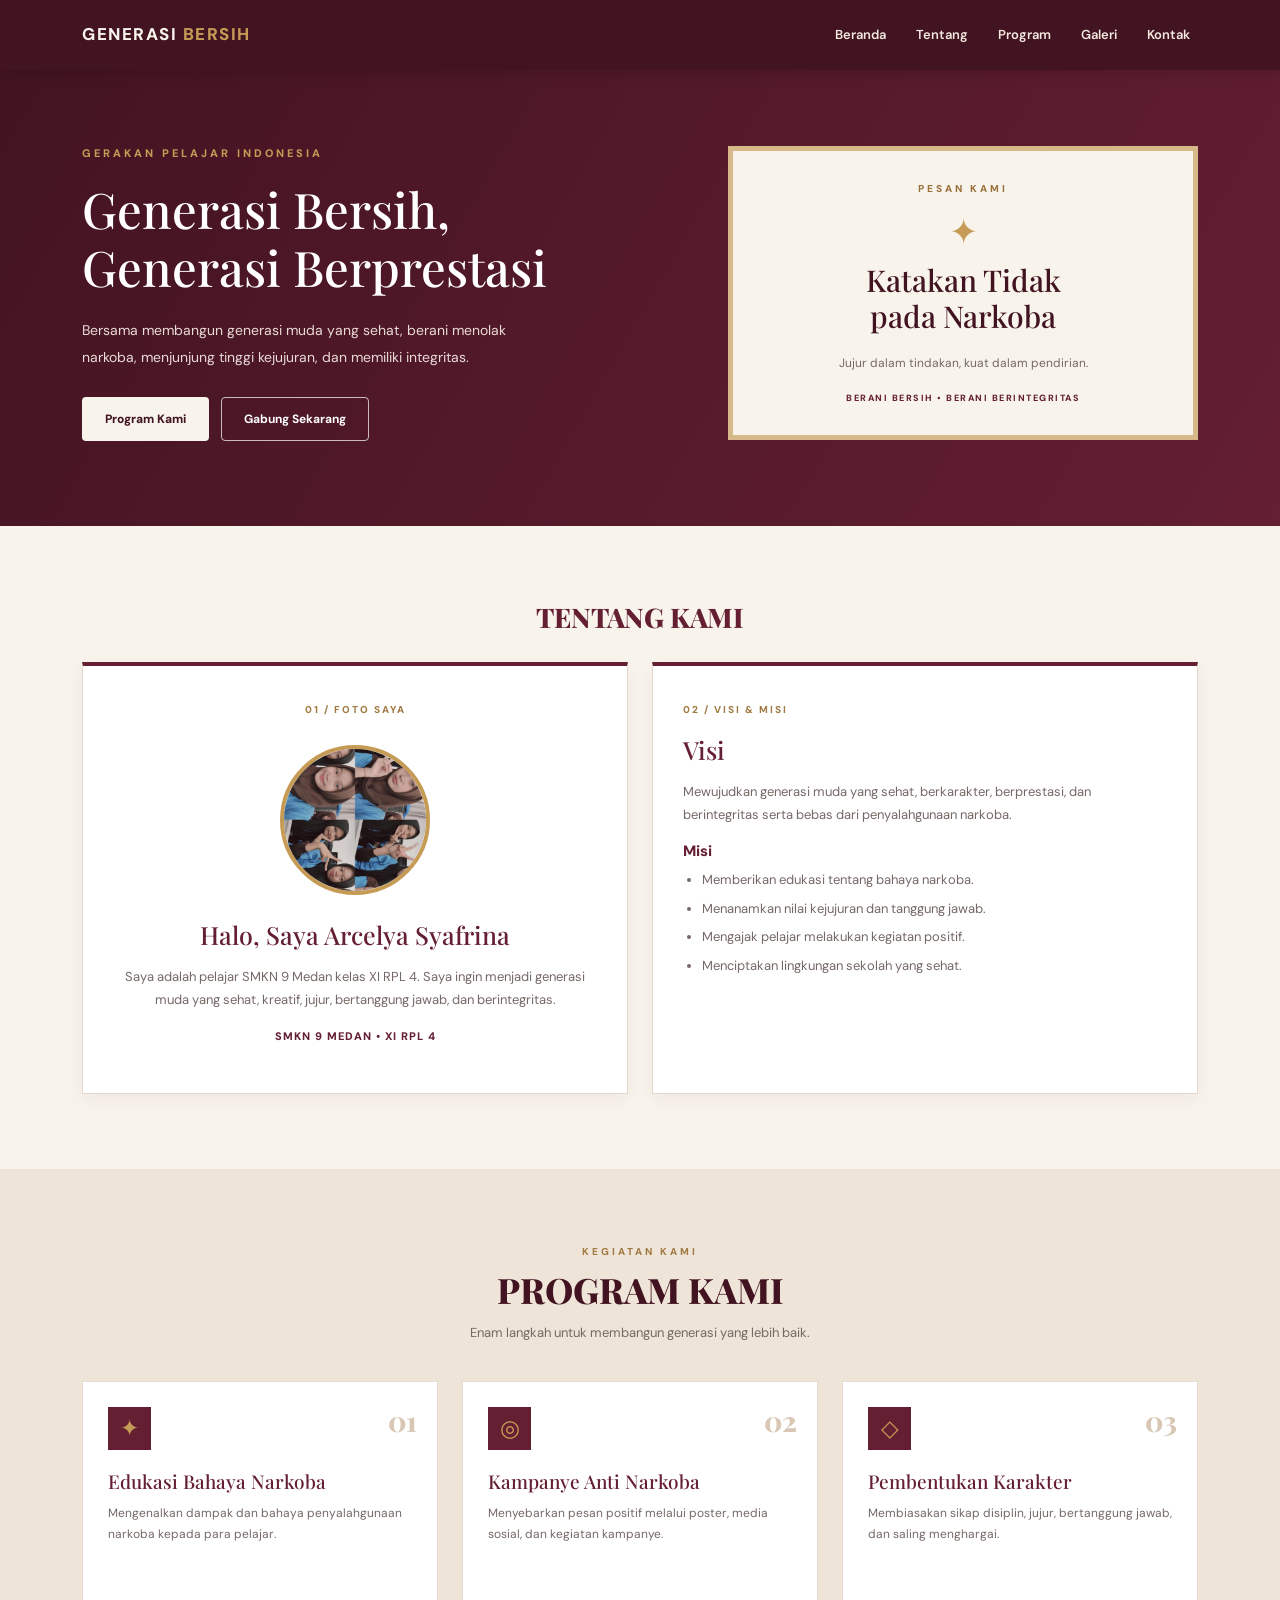
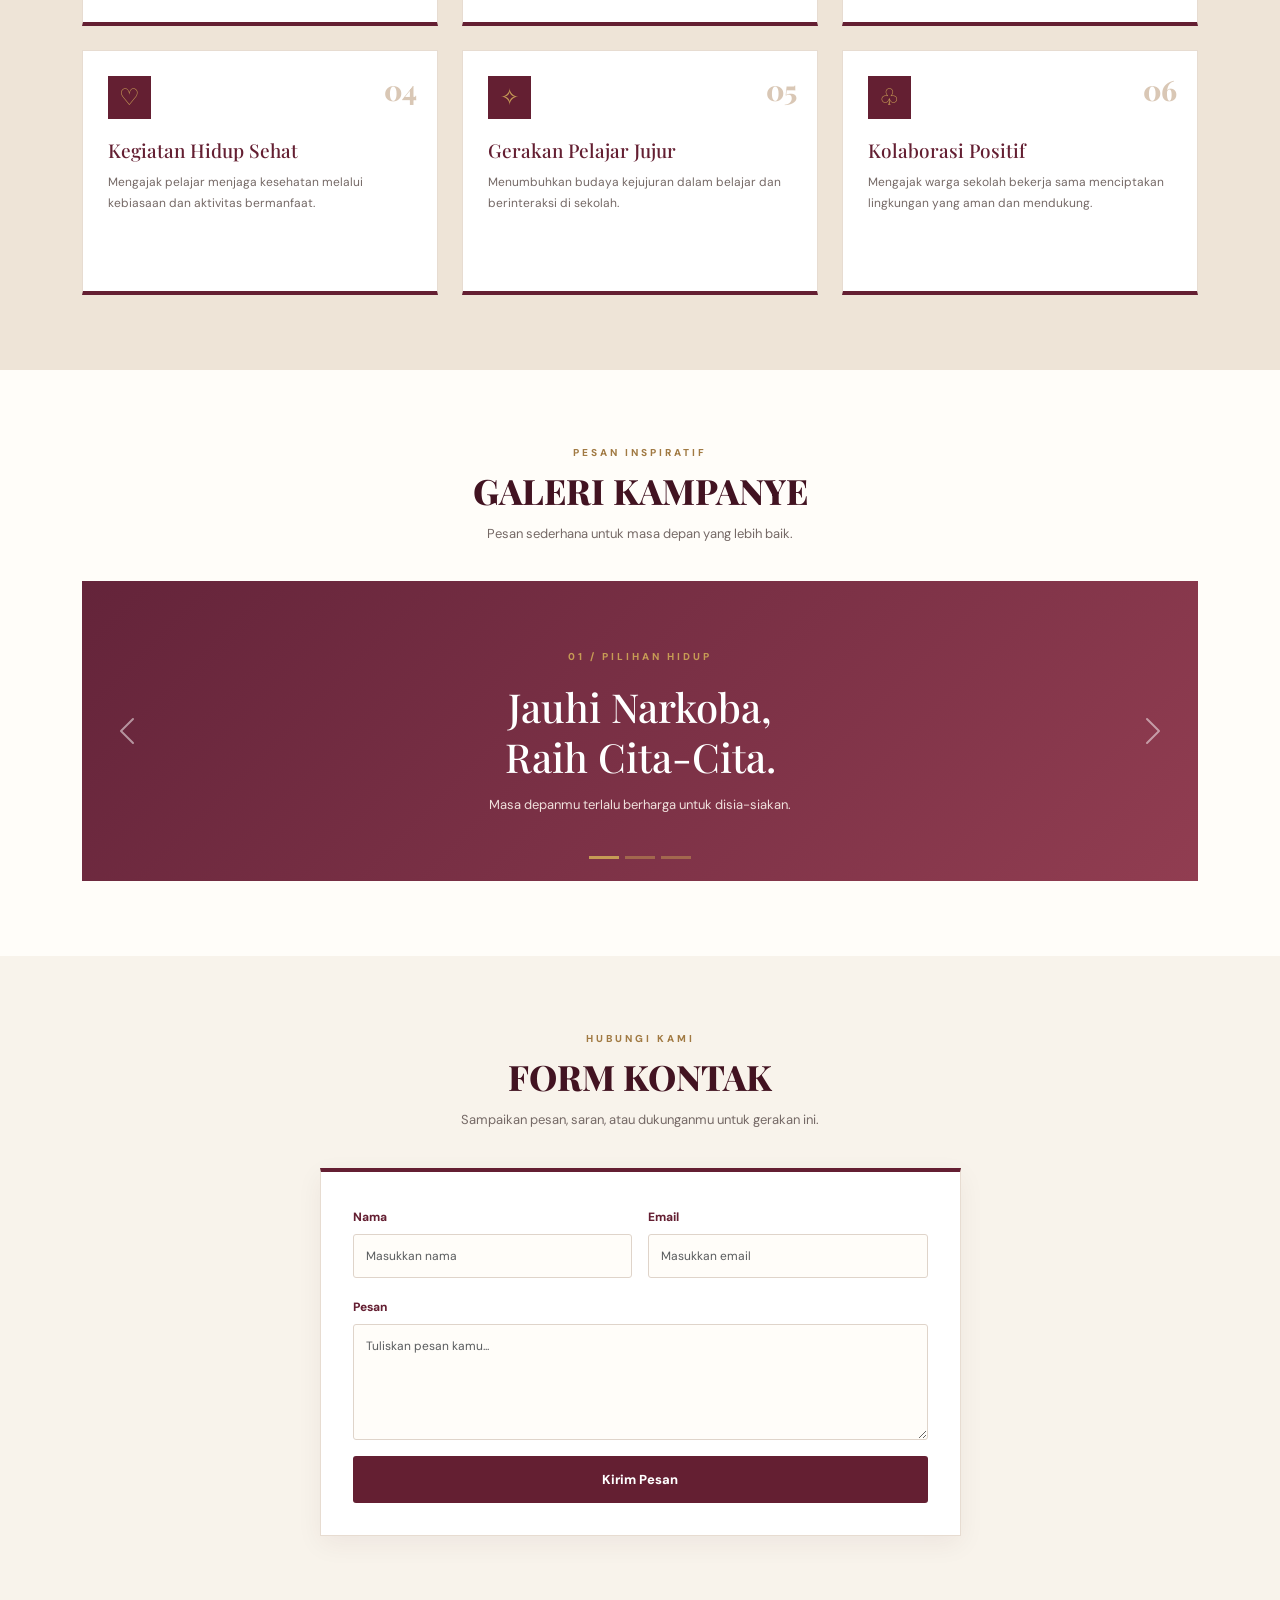
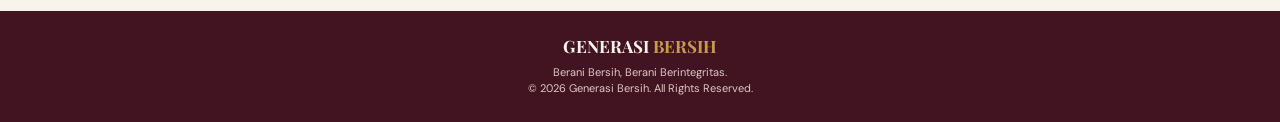
==== commit 5b40c6b6: "Update profile photo in index.html" ====
--- a/index.html
+++ b/index.html
@@ -115,7 +115,7 @@
             <span class="card-label">01 / FOTO SAYA</span>
 
             <div class="profile-photo">
-              <img src="foto-saya.jpg" alt="Foto Arcelya Syafrina">
+              <img src="IMG-20261103-WA0012.jpg" alt="Foto Kami">
             </div>
 
             <h3>Halo, Saya Arcelya Syafrina</h3>
--- a/style.css
+++ b/style.css
@@ -1,14 +1,12 @@
-
-/* 1. GLOBAL STYLE */
 :root {
-  --maroon: #641e2b;
-  --dark: #351018;
-  --red: #8d3546;
-  --cream: #f8f0e3;
-  --cream2: #eee1ce;
-  --gold: #c8a36a;
-  --white: #fffdf9;
-  --text: #4b3333;
+  --maroon: #641f32;
+  --maroon-dark: #421321;
+  --maroon-light: #85384c;
+  --cream: #f8f3eb;
+  --cream-dark: #eee4d7;
+  --gold: #c69b55;
+  --text: #392d2b;
+  --muted: #756966;
 }
 
 * {
@@ -17,597 +15,560 @@
   box-sizing: border-box;
 }
 
-html { scroll-behavior: smooth; }
+html {
+  scroll-behavior: smooth;
+  scroll-padding-top: 80px;
+}
 
 body {
   font-family: 'DM Sans', sans-serif;
+  color: var(--text);
   background: var(--cream);
-  color: var(--text);
-  overflow-x: hidden;
-}
-
-h1, h2, h3, h4 {
-  font-family: 'Playfair Display', serif;
-}
-
-section { scroll-margin-top: 85px; }
-
-.container {
-  position: relative;
-  z-index: 2;
-}
-
-.section-label {
-  color: var(--red);
+}
+
+a {
+  text-decoration: none;
+}
+
+/* 1. NAVBAR */
+.navbar {
+  background: var(--maroon-dark);
+  padding: 17px 0;
+  box-shadow: 0 3px 15px rgba(0,0,0,0.15);
+}
+
+.navbar-brand {
+  color: var(--cream) !important;
+  font-size: 17px;
+  font-weight: 800;
+  letter-spacing: 1.5px;
+}
+
+.navbar-brand span {
+  color: var(--gold);
+}
+
+.nav-link {
+  color: #f4e9df !important;
+  font-size: 13px;
+  font-weight: 600;
+  margin-left: 14px;
+  transition: 0.3s;
+}
+
+.nav-link:hover {
+  color: var(--gold) !important;
+}
+
+.navbar-toggler {
+  border-color: rgba(255,255,255,0.5);
+}
+
+.navbar-toggler:focus {
+  box-shadow: none;
+}
+
+/* 2. HERO */
+.hero-section {
+  padding: 145px 0 85px;
+  min-height: 470px;
+  background: linear-gradient(120deg, var(--maroon-dark), var(--maroon));
+  color: white;
+}
+
+.hero-label {
+  color: var(--gold);
+  font-size: 11px;
+  font-weight: 800;
+  letter-spacing: 3px;
+  margin-bottom: 18px;
+}
+
+.hero-text h1 {
+  font-family: 'Playfair Display', serif;
+  font-size: clamp(35px, 4vw, 49px);
+  line-height: 1.2;
+  margin-bottom: 20px;
+}
+
+.hero-description {
+  max-width: 480px;
+  color: #eadbd6;
+  font-size: 14px;
+  line-height: 1.9;
+}
+
+.hero-buttons {
+  display: flex;
+  flex-wrap: wrap;
+  gap: 12px;
+  margin-top: 27px;
+}
+
+.btn-light-custom {
+  background: var(--cream);
+  color: var(--maroon-dark);
+  padding: 12px 22px;
+  border-radius: 4px;
+  font-size: 12px;
+  font-weight: 800;
+}
+
+.btn-light-custom:hover {
+  background: var(--gold);
+  color: var(--maroon-dark);
+}
+
+.btn-outline-custom {
+  color: white;
+  border: 1px solid rgba(255,255,255,0.7);
+  padding: 12px 22px;
+  border-radius: 4px;
   font-size: 12px;
   font-weight: 700;
+}
+
+.btn-outline-custom:hover {
+  background: white;
+  color: var(--maroon-dark);
+}
+
+/* KARTU SLOGAN */
+.slogan-card {
+  min-height: 275px;
+  max-width: 470px;
+  margin-left: auto;
+  background: var(--cream);
+  color: var(--maroon-dark);
+  border: 5px solid rgba(198,155,85,0.65);
+  display: flex;
+  flex-direction: column;
+  align-items: center;
+  justify-content: center;
+  text-align: center;
+  padding: 30px;
+}
+
+.slogan-small {
+  color: #98713b;
+  font-size: 10px;
+  font-weight: 800;
   letter-spacing: 3px;
-  text-transform: uppercase;
+}
+
+.slogan-symbol {
+  color: var(--gold);
+  font-size: 35px;
+  margin: 10px 0 3px;
+}
+
+.slogan-card h2 {
+  font-family: 'Playfair Display', serif;
+  font-size: 30px;
+  line-height: 1.2;
+}
+
+.slogan-card p {
+  color: var(--muted);
+  font-size: 12px;
+  margin: 12px 0 20px;
+}
+
+.slogan-bottom {
+  color: var(--maroon);
+  font-size: 9px;
+  font-weight: 800;
+  letter-spacing: 1.5px;
+}
+
+/* SECTION UMUM */
+.section-padding {
+  padding: 75px 0;
+}
+
+.section-heading {
+  text-align: center;
+  color: var(--maroon);
+  font-family: 'Playfair Display', serif;
+  font-size: 27px;
+  font-weight: 800;
+  margin-bottom: 28px;
+}
+
+.section-intro {
+  margin-bottom: 38px;
+}
+
+.section-label {
+  color: #a17a43;
+  font-size: 10px;
+  font-weight: 800;
+  letter-spacing: 3px;
+  margin-bottom: 10px;
 }
 
 .section-title {
-  color: var(--dark);
-  font-size: clamp(30px, 5vw, 43px);
-  font-weight: 800;
-}
-
-.section-desc {
-  color: #806d67;
-  max-width: 580px;
+  color: var(--maroon-dark);
+  font-family: 'Playfair Display', serif;
+  font-size: 35px;
+  font-weight: 800;
+  margin-bottom: 12px;
+}
+
+.section-intro > p:last-child {
+  color: var(--muted);
+  font-size: 13px;
+}
+
+/* 3. TENTANG KAMI */
+.about-section {
+  background: var(--cream);
+}
+
+.about-card {
+  height: 100%;
+  min-height: 250px;
+  background: white;
+  border: 1px solid #e3d8cd;
+  border-top: 4px solid var(--maroon);
+  padding: 30px;
+  box-shadow: 0 5px 18px rgba(66,19,33,0.05);
+}
+
+.card-label {
+  color: #a17a43;
+  font-size: 10px;
+  font-weight: 800;
+  letter-spacing: 2px;
+}
+
+/* FOTO SAYA */
+.profile-card {
+  text-align: center;
+}
+
+.profile-photo {
+  width: 150px;
+  height: 150px;
+  margin: 25px auto;
+  border: 4px solid var(--gold);
+  border-radius: 50%;
+  overflow: hidden;
+  background: var(--cream-dark);
+}
+
+.profile-photo img {
+  width: 100%;
+  height: 100%;
+  object-fit: cover;
+  display: block;
+}
+
+.profile-school {
+  color: var(--maroon) !important;
+  font-size: 11px !important;
+  font-weight: 800;
+  letter-spacing: 1px;
+}
+
+.about-card h3 {
+  font-family: 'Playfair Display', serif;
+  color: var(--maroon);
+  font-size: 25px;
+  margin: 15px 0;
+}
+
+.about-card p,
+.about-card li {
+  color: var(--muted);
+  font-size: 13px;
   line-height: 1.8;
 }
 
-/* 2. NAVBAR */
-.navbar {
-  background: var(--dark) !important;
-  padding: 16px 0;
-  box-shadow: 0 4px 20px rgba(30,5,10,.15);
-}
-
-.navbar-brand {
-  font-family: 'Playfair Display', serif;
-  font-size: 23px;
-  color: var(--cream) !important;
-  letter-spacing: 1px;
-}
-
-.navbar-brand span { color: var(--gold); }
-
-.navbar-nav .nav-link {
-  color: #eadfd5 !important;
-  font-size: 14px;
-  margin-left: 15px;
-  transition: .3s;
-}
-
-.navbar-nav .nav-link:hover,
-.navbar-nav .nav-link.active {
-  color: var(--gold) !important;
-}
-
-.navbar-toggler { border-color: var(--gold); }
-
-/* 3. HERO */
-.hero {
-  min-height: 620px;
-  display: flex;
-  align-items: center;
+.about-card h4 {
+  color: var(--maroon);
+  font-size: 15px;
+  font-weight: 800;
+  margin-top: 15px;
+}
+
+.about-card ul {
+  padding-left: 19px;
+  margin-bottom: 0;
+}
+
+.about-card li {
+  padding-bottom: 5px;
+}
+
+/* 4. PROGRAM */
+.program-section {
+  background: var(--cream-dark);
+}
+
+.program-card {
+  background: white;
+  min-height: 245px;
+  height: 100%;
+  padding: 25px;
+  border: 1px solid #e7dcd1;
+  border-bottom: 4px solid var(--maroon);
   position: relative;
-  overflow: hidden;
-  background:
-    radial-gradient(circle at 85% 20%, rgba(200,163,106,.16), transparent 28%),
-    linear-gradient(130deg, #351018, #641e2b 65%, #8d3546);
-  color: var(--cream);
-  padding: 95px 0;
-}
-
-.hero::before {
-  content: "";
+  transition: 0.3s;
+}
+
+.program-card:hover {
+  transform: translateY(-6px);
+  box-shadow: 0 12px 25px rgba(66,19,33,0.1);
+}
+
+.program-number {
   position: absolute;
-  width: 380px;
-  height: 380px;
-  border: 1px solid rgba(255,255,255,.12);
-  border-radius: 50%;
-  right: -100px;
-  top: -120px;
-}
-
-.hero::after {
-  content: "";
-  position: absolute;
-  width: 250px;
-  height: 250px;
-  border: 1px solid rgba(255,255,255,.12);
-  border-radius: 50%;
-  right: 10%;
-  bottom: -160px;
-}
-
-.hero-small {
-  color: var(--gold);
-  letter-spacing: 4px;
-  font-size: 12px;
-  font-weight: 700;
-  margin-bottom: 20px;
-}
-
-.hero h1 {
-  font-size: clamp(40px, 6vw, 68px);
-  font-weight: 800;
-  line-height: 1.15;
-  margin-bottom: 25px;
-}
-
-.hero h1 span { color: var(--gold); }
-
-.hero p {
-  color: #e8d9d0;
-  line-height: 1.9;
-  max-width: 550px;
-  font-size: 16px;
-}
-
-.btn-gold {
-  background: var(--gold);
-  color: var(--dark);
-  border: 1px solid var(--gold);
-  border-radius: 30px;
-  padding: 13px 27px;
-  font-weight: 700;
-  transition: .3s;
-}
-
-.btn-gold:hover {
-  background: var(--cream);
-  color: var(--dark);
-  transform: translateY(-4px);
-}
-
-.btn-outline-cream {
-  border: 1px solid var(--cream);
-  color: var(--cream);
-  border-radius: 30px;
-  padding: 13px 27px;
-  font-weight: 600;
-  transition: .3s;
-}
-
-.btn-outline-cream:hover {
-  background: var(--cream);
-  color: var(--dark);
-}
-
-.hero-card {
-  background: var(--cream);
-  color: var(--dark);
-  padding: 35px;
-  border-radius: 20px;
-  position: relative;
-  box-shadow: 0 20px 50px rgba(0,0,0,.2);
-  transform: rotate(2deg);
-}
-
-.hero-card small {
-  color: var(--red);
-  letter-spacing: 3px;
-  font-weight: 700;
-}
-
-.hero-card h3 {
-  font-size: 32px;
-  margin: 20px 0;
-}
-
-.hero-card p { color: #745b52; }
-
-.hero-card .line {
-  width: 60px;
-  height: 4px;
-  background: var(--gold);
-  margin-bottom: 20px;
-}
-
-.hero-number {
-  font-family: 'Playfair Display', serif;
-  font-size: 60px;
-  color: var(--gold);
-  opacity: .8;
-  text-align: right;
-}
-
-/* 4. MOTTO */
-.motto {
-  background: var(--gold);
-  color: var(--dark);
-  padding: 24px 0;
-  text-align: center;
-}
-
-.motto p {
-  font-family: 'Playfair Display', serif;
-  font-size: 22px;
-  font-weight: 700;
-  margin: 0;
-}
-
-/* 5. TENTANG */
-.about {
-  padding: 100px 0;
-  background: var(--cream);
-}
-
-.about-box {
-  background: var(--white);
-  border-radius: 20px;
-  padding: 35px;
-  height: 100%;
-  box-shadow: 0 10px 35px rgba(65,25,25,.05);
-}
-
-.about-box p {
-  line-height: 1.9;
-  color: #76625a;
-}
-
-.about-highlight {
+  top: 18px;
+  right: 20px;
+  color: #d9c7b5;
+  font-family: 'Playfair Display', serif;
+  font-size: 28px;
+  font-weight: 800;
+}
+
+.program-icon {
+  width: 43px;
+  height: 43px;
   background: var(--maroon);
-  color: var(--cream);
-  border-radius: 20px;
-  padding: 35px;
-  height: 100%;
-}
-
-.about-highlight h3 {
-  color: var(--gold);
-  font-size: 29px;
-  margin-bottom: 18px;
-}
-
-.about-highlight p {
-  line-height: 1.9;
-  color: #eadbd4;
-}
-
-.about-highlight .mini-line {
-  width: 55px;
-  height: 3px;
-  background: var(--gold);
-  margin: 20px 0;
-}
-
-/* 6. VISI MISI */
-.visi-misi {
-  background: var(--cream2);
-  padding: 85px 0;
-}
-
-.vm-card {
-  background: var(--white);
-  border-radius: 16px;
-  padding: 30px;
-  height: 100%;
-  border-bottom: 4px solid var(--gold);
-  transition: .3s;
-}
-
-.vm-card:hover {
-  transform: translateY(-7px);
-  box-shadow: 0 15px 35px rgba(65,25,25,.09);
-}
-
-.vm-icon {
-  width: 55px;
-  height: 55px;
+  color: var(--gold);
   display: flex;
   align-items: center;
   justify-content: center;
-  background: #f0e1d4;
-  color: var(--maroon);
-  font-size: 25px;
-  border-radius: 14px;
-  margin-bottom: 20px;
-}
-
-.vm-card h3 {
-  font-size: 25px;
-  color: var(--maroon);
-}
-
-.vm-card p,
-.vm-card li {
-  color: #76625a;
-  line-height: 1.9;
-}
-
-.vm-card ul { padding-left: 20px; }
-
-/* 7. PROGRAM */
-.program {
-  background: var(--white);
-  padding: 100px 0;
-}
-
-.program-card {
-  background: var(--cream);
-  border: 1px solid #eee2d5;
-  border-radius: 17px;
-  padding: 30px;
-  height: 100%;
-  transition: .35s;
-  position: relative;
-  overflow: hidden;
-}
-
-.program-card:hover {
-  transform: translateY(-9px);
-  box-shadow: 0 18px 35px rgba(65,25,25,.10);
-  border-color: var(--gold);
-}
-
-.program-icon {
-  font-size: 33px;
+  font-size: 23px;
   margin-bottom: 20px;
 }
 
 .program-card h3 {
   color: var(--maroon);
-  font-size: 23px;
-  margin-bottom: 14px;
+  font-family: 'Playfair Display', serif;
+  font-size: 19px;
+  margin-bottom: 10px;
 }
 
 .program-card p {
-  color: #806d67;
-  font-size: 14px;
-  line-height: 1.9;
-}
-
-.program-tag {
-  display: inline-block;
-  color: var(--red);
-  background: #eadbd4;
-  border-radius: 20px;
-  padding: 6px 13px;
-  font-size: 11px;
-  font-weight: 700;
-}
-
-/* 8. KAMPANYE */
-.campaign {
-  background: var(--maroon);
-  padding: 85px 0;
-  color: var(--cream);
-  position: relative;
-  overflow: hidden;
-}
-
-.campaign h2 {
-  font-size: 40px;
-  color: var(--cream);
-}
-
-.campaign p {
-  color: #e7d5cc;
-  line-height: 1.9;
-}
-
-.campaign-item {
-  padding: 20px;
-  border-left: 2px solid var(--gold);
-  margin-bottom: 15px;
-}
-
-.campaign-item h3 {
-  color: var(--gold);
-  font-size: 22px;
-}
-
-.campaign-item p {
-  margin: 0;
-  font-size: 14px;
-}
-
-/* 9. GALERI */
-.gallery {
-  background: var(--cream);
-  padding: 100px 0;
-}
-
-.gallery-card {
-  border-radius: 18px;
-  min-height: 320px;
+  color: var(--muted);
+  font-size: 12px;
+  line-height: 1.8;
+  margin-bottom: 0;
+}
+
+/* 5. GALERI */
+.gallery-section {
+  background: #fffdf9;
+}
+
+.campaign-slide {
+  min-height: 300px;
+  padding: 45px 20px;
   display: flex;
+  flex-direction: column;
   align-items: center;
   justify-content: center;
   text-align: center;
-  padding: 35px;
+  color: white;
+}
+
+.campaign-slide > span {
+  color: var(--gold);
+  font-size: 10px;
+  font-weight: 800;
+  letter-spacing: 3px;
+  margin-bottom: 18px;
+}
+
+.campaign-slide h3 {
+  font-family: 'Playfair Display', serif;
+  font-size: clamp(27px, 4vw, 40px);
+  line-height: 1.25;
+  margin-bottom: 13px;
+}
+
+.campaign-slide p {
+  color: #f0e1dd;
+  font-size: 13px;
+  margin: 0;
+}
+
+.slide-one {
+  background: linear-gradient(135deg, #64243a, #913d51);
+}
+
+.slide-two {
+  background: linear-gradient(135deg, #42202d, #76505a);
+}
+
+.slide-three {
+  background: linear-gradient(135deg, #702a40, #a66b62);
+}
+
+.carousel-indicators {
+  margin-bottom: 12px;
+}
+
+.carousel-indicators [data-bs-target] {
+  background-color: var(--gold);
+}
+
+.carousel-control-prev,
+.carousel-control-next {
+  width: 8%;
+}
+
+/* 6. KONTAK */
+.contact-section {
+  background: var(--cream);
+}
+
+.contact-form {
+  background: white;
+  padding: 32px;
+  border: 1px solid #e7dcd1;
+  border-top: 4px solid var(--maroon);
+  box-shadow: 0 8px 25px rgba(66,19,33,0.06);
+}
+
+.contact-form .form-label {
+  color: var(--maroon);
+  font-size: 12px;
+  font-weight: 800;
+}
+
+.contact-form .form-control {
+  background: #fffdf9;
+  border: 1px solid #dfd4ca;
+  border-radius: 3px;
+  padding: 12px;
+  font-size: 12px;
+}
+
+.contact-form .form-control:focus {
+  border-color: var(--maroon);
+  box-shadow: 0 0 0 0.15rem rgba(100,31,50,0.12);
+}
+
+.btn-send {
+  background: var(--maroon);
+  color: white;
+  border-radius: 3px;
+  padding: 13px;
+  font-size: 13px;
+  font-weight: 800;
+  transition: 0.3s;
+}
+
+.btn-send:hover {
+  background: var(--maroon-dark);
+  color: var(--gold);
+}
+
+/* 7. FOOTER */
+.site-footer {
+  background: var(--maroon-dark);
+  color: white;
+  padding: 25px 0;
+  text-align: center;
+}
+
+.footer-slogan {
   color: var(--cream);
-}
-
-.gallery-one {
-  background: linear-gradient(135deg, #641e2b, #a04a57);
-}
-
-.gallery-two {
-  background: linear-gradient(135deg, #493021, #9a704b);
-}
-
-.gallery-three {
-  background: linear-gradient(135deg, #351018, #70404a);
-}
-
-.gallery-card h3 {
-  font-size: 32px;
-  margin-bottom: 15px;
-}
-
-.gallery-card p { color: #f2e4d9; }
-
-.carousel-inner {
-  border-radius: 18px;
-  box-shadow: 0 15px 35px rgba(65,25,25,.12);
-}
-
-.carousel-control-prev,
-.carousel-control-next { width: 10%; }
-
-.carousel-indicators button {
-  height: 5px !important;
-  border-radius: 10px;
-}
-
-/* 10. AJAKAN BERGABUNG */
-.join {
-  background: var(--cream2);
-  padding: 85px 0;
-  text-align: center;
-}
-
-.join-box {
-  background: var(--white);
-  padding: 50px 25px;
-  border-radius: 22px;
-  box-shadow: 0 12px 35px rgba(65,25,25,.06);
-}
-
-.join-box h2 {
-  font-size: 38px;
-  color: var(--maroon);
-}
-
-.join-box p {
-  color: #806d67;
-  max-width: 600px;
-  margin: 15px auto 25px;
-}
-
-/* 11. KONTAK */
-.contact {
-  background: var(--white);
-  padding: 100px 0;
-}
-
-.contact-info {
-  background: var(--dark);
-  color: var(--cream);
-  border-radius: 18px;
-  padding: 35px;
-  height: 100%;
-}
-
-.contact-info h3 {
-  color: var(--gold);
-  font-size: 28px;
-  margin-bottom: 20px;
-}
-
-.contact-info p {
-  color: #e8d9d0;
-  line-height: 1.9;
-}
-
-.contact-form {
-  background: var(--cream);
-  border-radius: 18px;
-  padding: 35px;
-  border: 1px solid #eee1d5;
-}
-
-.contact-form label {
+  font-family: 'Playfair Display', serif;
+  font-size: 17px;
   font-weight: 700;
-  color: var(--maroon);
-  margin-bottom: 8px;
-}
-
-.contact-form .form-control,
-.contact-form .form-select {
-  padding: 12px;
-  border-radius: 9px;
-  border: 1px solid #dfcfc1;
-  background: var(--white);
-}
-
-.contact-form .form-control:focus,
-.contact-form .form-select:focus {
-  border-color: var(--maroon);
-  box-shadow: 0 0 0 .2rem rgba(100,30,43,.12);
-}
-
-/* 12. FOOTER */
-footer {
-  background: var(--dark);
-  color: var(--cream);
-  padding: 35px 0;
-  text-align: center;
-}
-
-footer h3 {
-  color: var(--gold);
-  font-size: 24px;
-}
-
-footer p {
-  color: #d9c7bd;
-  margin-bottom: 8px;
-}
-
-footer small { color: #a99088; }
-
-/* 13. RESPONSIVE HP */
-@media(max-width: 768px) {
-  .navbar-nav .nav-link {
+  margin-bottom: 7px;
+}
+
+.footer-slogan span {
+  color: var(--gold);
+}
+
+.footer-copyright {
+  color: #dfc9c7;
+  font-size: 11px;
+  margin: 0;
+}
+
+/* TABLET */
+@media (max-width: 991.98px) {
+  .navbar-nav {
+    padding-top: 12px;
+  }
+
+  .nav-link {
     margin-left: 0;
-    padding: 10px;
-  }
-
-  .hero {
-    padding: 65px 0;
+    padding: 10px 0;
+  }
+
+  .hero-section {
+    padding-top: 125px;
+  }
+
+  .slogan-card {
+    margin: 10px auto 0;
+  }
+}
+
+/* SMARTPHONE */
+@media (max-width: 767.98px) {
+  .section-padding {
+    padding: 55px 0;
+  }
+
+  .hero-section {
+    padding: 115px 0 55px;
+    text-align: center;
+  }
+
+  .hero-text h1 {
+    font-size: 35px;
+  }
+
+  .hero-description {
+    margin: 0 auto;
+    font-size: 13px;
+  }
+
+  .hero-buttons {
+    justify-content: center;
+  }
+
+  .slogan-card {
+    min-height: 235px;
+    padding: 22px;
+  }
+
+  .slogan-card h2 {
+    font-size: 26px;
+  }
+
+  .section-title {
+    font-size: 29px;
+  }
+
+  .section-heading {
+    font-size: 24px;
+  }
+
+  .about-card {
     min-height: auto;
-  }
-
-  .hero h1 { font-size: 42px; }
-
-  .hero-card {
-    margin-top: 20px;
-    transform: none;
-  }
-
-  .hero-card h3 { font-size: 27px; }
-
-  .motto p {
-    font-size: 17px;
-    padding: 0 15px;
-  }
-
-  .about,
-  .program,
-  .gallery,
-  .contact {
-    padding: 65px 0;
-  }
-
-  .visi-misi,
-  .campaign,
-  .join {
-    padding: 65px 0;
-  }
-
-  .campaign h2 { font-size: 32px; }
-
-  .gallery-card { min-height: 260px; }
-
-  .gallery-card h3 { font-size: 25px; }
-
-  .join-box h2 { font-size: 30px; }
-
-  .contact-info,
-  .contact-form { padding: 25px; }
-}
-
-@media(max-width: 400px) {
-  .hero h1 { font-size: 35px; }
-
-  .hero-card { padding: 25px; }
-
-  .hero-card h3 { font-size: 24px; }
-  }
-  
+    padding: 25px;
+  }
+
+  .program-card {
+    min-height: 205px;
+  }
+
+  .campaign-slide {
+    min-height: 260px;
+    padding: 35px 30px;
+  }
+
+  .contact-form {
+    padding: 23px;
+  }
+  }
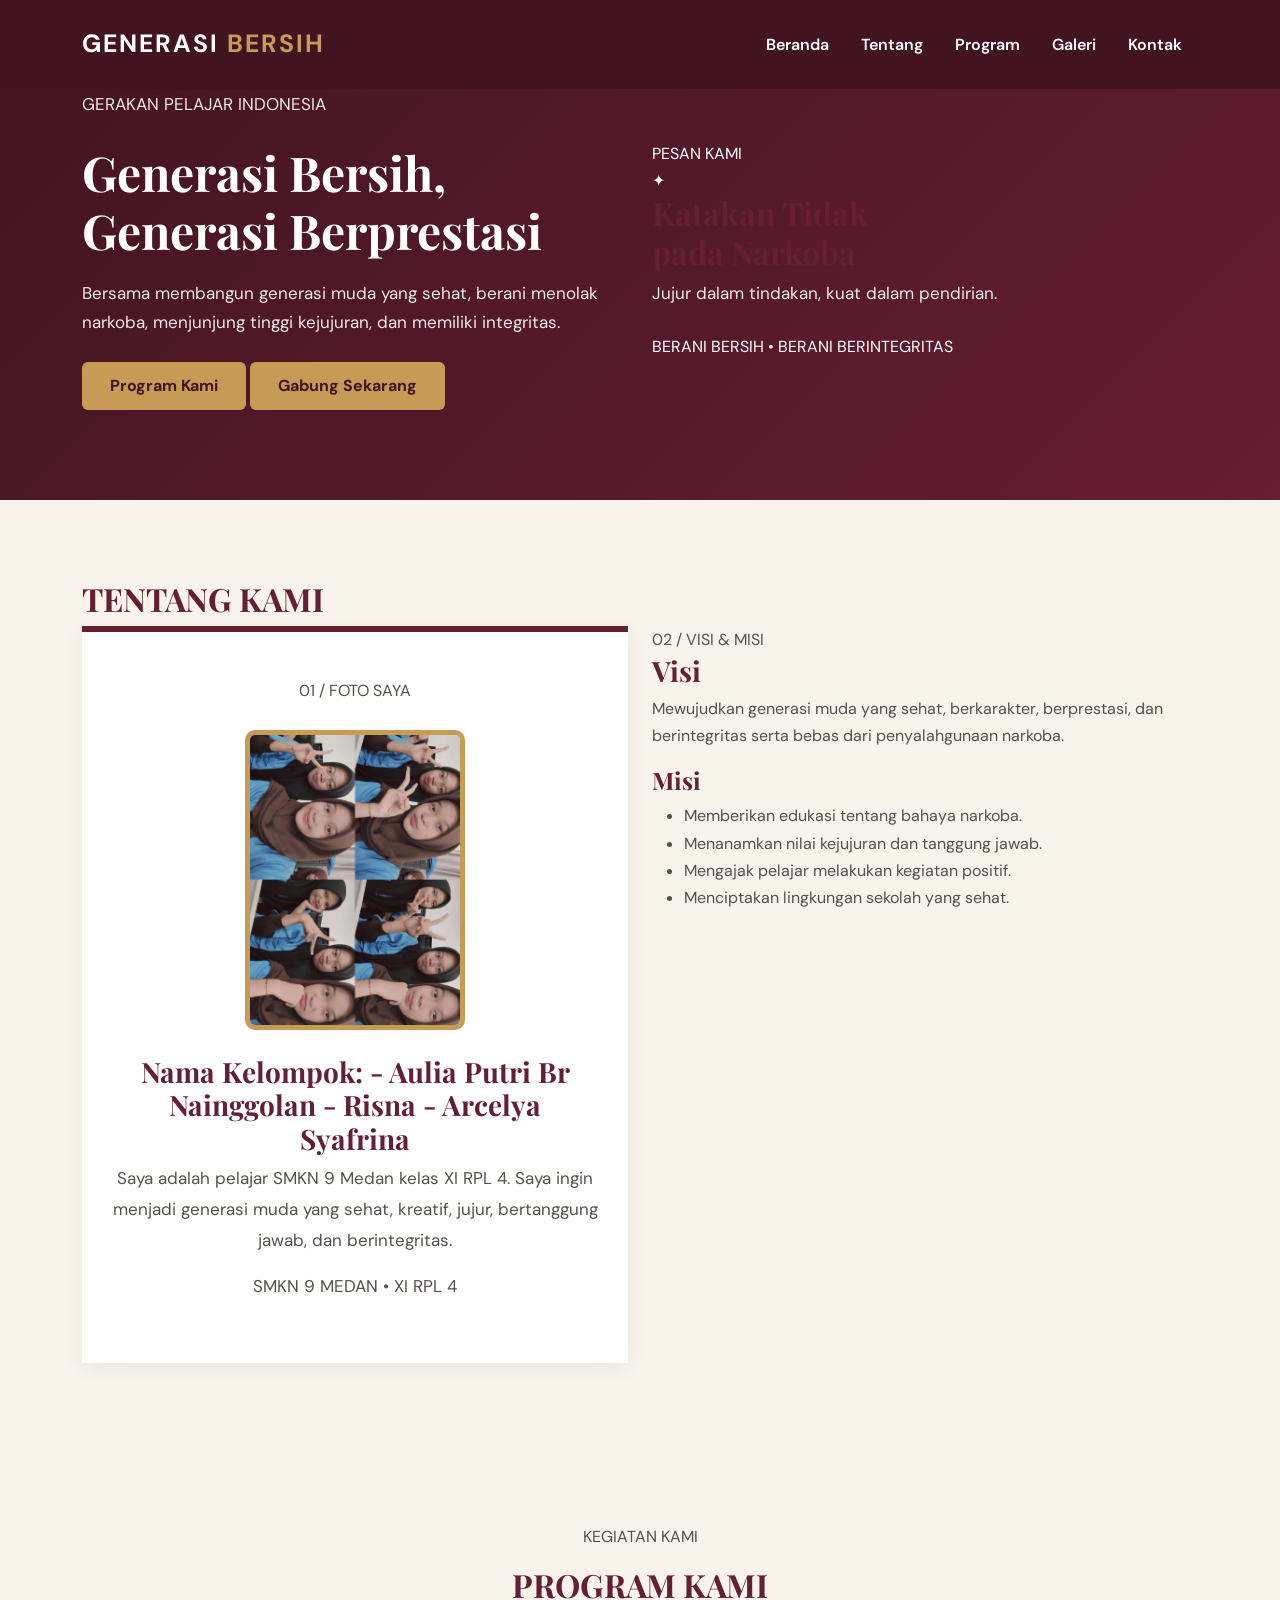
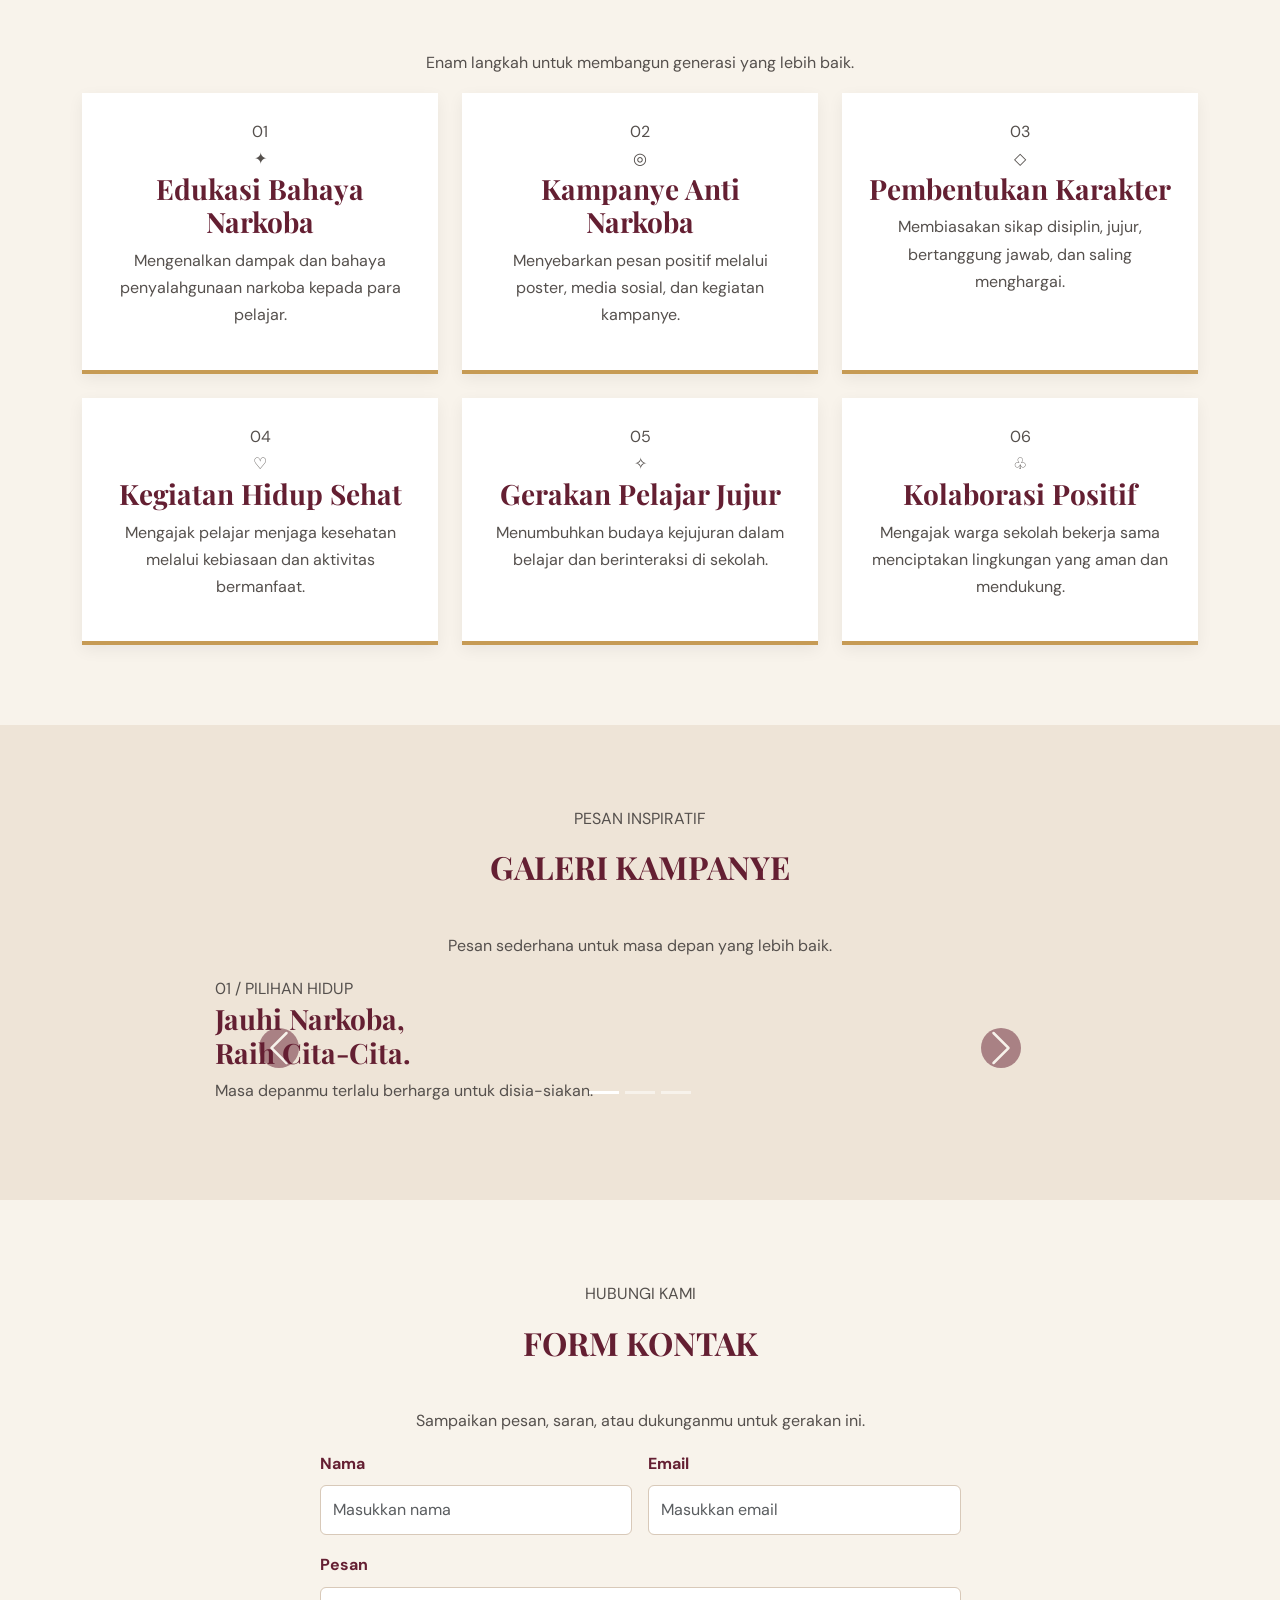
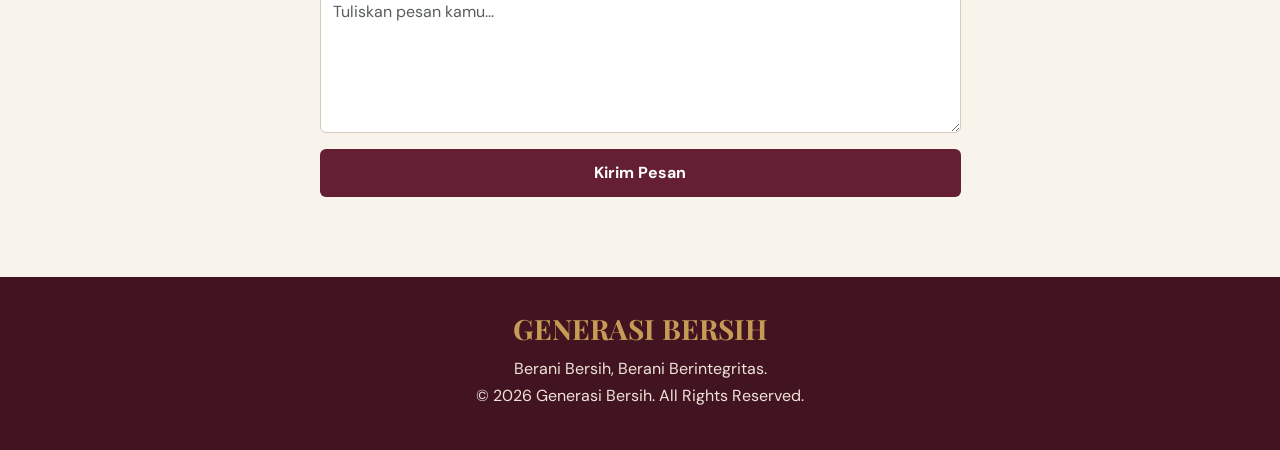
==== commit 8b3f8783: "Update index.html" ====
--- a/index.html
+++ b/index.html
@@ -118,7 +118,9 @@
               <img src="IMG-20261103-WA0012.jpg" alt="Foto Kami">
             </div>
 
-            <h3>Halo, Saya Arcelya Syafrina</h3>
+            <h3>Nama Kelompok: - Aulia Putri Br Nainggolan 
+                               - Risna 
+                               - Arcelya Syafrina</h3>
 
             <p>
               Saya adalah pelajar SMKN 9 Medan kelas XI RPL 4.
--- a/style.css
+++ b/style.css
@@ -1,574 +1,449 @@
+/* =====================================
+   GENERASI BERSIH
+   TEMA MAROON + CREAM
+===================================== */
+
+/* WARNA WEBSITE */
 :root {
-  --maroon: #641f32;
-  --maroon-dark: #421321;
-  --maroon-light: #85384c;
-  --cream: #f8f3eb;
-  --cream-dark: #eee4d7;
-  --gold: #c69b55;
-  --text: #392d2b;
-  --muted: #756966;
-}
-
+    --maroon: #641f32;
+    --maroon-dark: #421321;
+    --maroon-light: #85384c;
+    --cream: #f8f3eb;
+    --cream-dark: #eee4d7;
+    --gold: #c69b55;
+    --white: #ffffff;
+    --text: #55504d;
+}
+
+/* PENGATURAN DASAR */
 * {
-  margin: 0;
-  padding: 0;
-  box-sizing: border-box;
+    margin: 0;
+    padding: 0;
+    box-sizing: border-box;
 }
 
 html {
-  scroll-behavior: smooth;
-  scroll-padding-top: 80px;
+    scroll-behavior: smooth;
 }
 
 body {
-  font-family: 'DM Sans', sans-serif;
-  color: var(--text);
-  background: var(--cream);
-}
-
-a {
-  text-decoration: none;
-}
-
-/* 1. NAVBAR */
+    font-family: 'DM Sans', sans-serif;
+    background-color: var(--cream);
+    color: var(--text);
+    line-height: 1.7;
+    overflow-x: hidden;
+}
+
+h1, h2, h3, h4 {
+    font-family: 'Playfair Display', serif;
+    color: var(--maroon);
+    font-weight: bold;
+}
+
+section {
+    padding: 80px 0;
+}
+
+img {
+    max-width: 100%;
+}
+
+/* =====================================
+   NAVBAR
+===================================== */
+
 .navbar {
-  background: var(--maroon-dark);
-  padding: 17px 0;
-  box-shadow: 0 3px 15px rgba(0,0,0,0.15);
+    background-color: var(--maroon-dark);
+    padding: 18px 0;
 }
 
 .navbar-brand {
-  color: var(--cream) !important;
-  font-size: 17px;
-  font-weight: 800;
-  letter-spacing: 1.5px;
+    color: var(--white) !important;
+    font-size: 25px;
+    font-weight: bold;
+    letter-spacing: 2px;
 }
 
 .navbar-brand span {
-  color: var(--gold);
-}
-
-.nav-link {
-  color: #f4e9df !important;
-  font-size: 13px;
-  font-weight: 600;
-  margin-left: 14px;
-  transition: 0.3s;
-}
-
-.nav-link:hover {
-  color: var(--gold) !important;
+    color: var(--gold);
+}
+
+.navbar-nav .nav-link {
+    color: var(--white) !important;
+    margin: 0 8px;
+    font-weight: 600;
+    transition: 0.3s;
+}
+
+.navbar-nav .nav-link:hover {
+    color: var(--gold) !important;
 }
 
 .navbar-toggler {
-  border-color: rgba(255,255,255,0.5);
+    border: 1px solid var(--gold);
 }
 
 .navbar-toggler:focus {
-  box-shadow: none;
-}
-
-/* 2. HERO */
+    box-shadow: none;
+}
+
+/* =====================================
+   HERO / BERANDA
+===================================== */
+
 .hero-section {
-  padding: 145px 0 85px;
-  min-height: 470px;
-  background: linear-gradient(120deg, var(--maroon-dark), var(--maroon));
-  color: white;
-}
-
-.hero-label {
-  color: var(--gold);
-  font-size: 11px;
-  font-weight: 800;
-  letter-spacing: 3px;
-  margin-bottom: 18px;
-}
-
-.hero-text h1 {
-  font-family: 'Playfair Display', serif;
-  font-size: clamp(35px, 4vw, 49px);
-  line-height: 1.2;
-  margin-bottom: 20px;
-}
-
-.hero-description {
-  max-width: 480px;
-  color: #eadbd6;
-  font-size: 14px;
-  line-height: 1.9;
-}
-
-.hero-buttons {
-  display: flex;
-  flex-wrap: wrap;
-  gap: 12px;
-  margin-top: 27px;
-}
-
-.btn-light-custom {
-  background: var(--cream);
-  color: var(--maroon-dark);
-  padding: 12px 22px;
-  border-radius: 4px;
-  font-size: 12px;
-  font-weight: 800;
-}
-
-.btn-light-custom:hover {
-  background: var(--gold);
-  color: var(--maroon-dark);
-}
-
-.btn-outline-custom {
-  color: white;
-  border: 1px solid rgba(255,255,255,0.7);
-  padding: 12px 22px;
-  border-radius: 4px;
-  font-size: 12px;
-  font-weight: 700;
-}
-
-.btn-outline-custom:hover {
-  background: white;
-  color: var(--maroon-dark);
-}
-
-/* KARTU SLOGAN */
-.slogan-card {
-  min-height: 275px;
-  max-width: 470px;
-  margin-left: auto;
-  background: var(--cream);
-  color: var(--maroon-dark);
-  border: 5px solid rgba(198,155,85,0.65);
-  display: flex;
-  flex-direction: column;
-  align-items: center;
-  justify-content: center;
-  text-align: center;
-  padding: 30px;
-}
-
-.slogan-small {
-  color: #98713b;
-  font-size: 10px;
-  font-weight: 800;
-  letter-spacing: 3px;
-}
-
-.slogan-symbol {
-  color: var(--gold);
-  font-size: 35px;
-  margin: 10px 0 3px;
-}
-
-.slogan-card h2 {
-  font-family: 'Playfair Display', serif;
-  font-size: 30px;
-  line-height: 1.2;
-}
-
-.slogan-card p {
-  color: var(--muted);
-  font-size: 12px;
-  margin: 12px 0 20px;
-}
-
-.slogan-bottom {
-  color: var(--maroon);
-  font-size: 9px;
-  font-weight: 800;
-  letter-spacing: 1.5px;
-}
-
-/* SECTION UMUM */
-.section-padding {
-  padding: 75px 0;
-}
-
-.section-heading {
-  text-align: center;
-  color: var(--maroon);
-  font-family: 'Playfair Display', serif;
-  font-size: 27px;
-  font-weight: 800;
-  margin-bottom: 28px;
-}
-
-.section-intro {
-  margin-bottom: 38px;
-}
-
-.section-label {
-  color: #a17a43;
-  font-size: 10px;
-  font-weight: 800;
-  letter-spacing: 3px;
-  margin-bottom: 10px;
-}
+    background: linear-gradient(
+        135deg,
+        var(--maroon-dark),
+        var(--maroon)
+    );
+    color: var(--white);
+    min-height: 500px;
+    display: flex;
+    align-items: center;
+    padding: 90px 0;
+}
+
+.hero-section h1 {
+    color: var(--white);
+    font-size: 48px;
+    margin-bottom: 20px;
+}
+
+.hero-section h1 span {
+    color: var(--gold);
+}
+
+.hero-section p {
+    color: #f4e9e9;
+    font-size: 17px;
+    margin-bottom: 25px;
+}
+
+.hero-section .btn {
+    background-color: var(--gold);
+    color: var(--maroon-dark);
+    border: none;
+    padding: 12px 28px;
+    font-weight: bold;
+    border-radius: 6px;
+}
+
+.hero-section .btn:hover {
+    background-color: var(--white);
+    color: var(--maroon);
+}
+
+/* =====================================
+   JUDUL SECTION
+===================================== */
 
 .section-title {
-  color: var(--maroon-dark);
-  font-family: 'Playfair Display', serif;
-  font-size: 35px;
-  font-weight: 800;
-  margin-bottom: 12px;
-}
-
-.section-intro > p:last-child {
-  color: var(--muted);
-  font-size: 13px;
-}
-
-/* 3. TENTANG KAMI */
+    text-align: center;
+    margin-bottom: 45px;
+}
+
+.section-title h2 {
+    font-size: 36px;
+    margin-bottom: 12px;
+}
+
+.section-title p {
+    color: var(--text);
+}
+
+/* =====================================
+   TENTANG KAMI
+===================================== */
+
 .about-section {
-  background: var(--cream);
-}
-
-.about-card {
-  height: 100%;
-  min-height: 250px;
-  background: white;
-  border: 1px solid #e3d8cd;
-  border-top: 4px solid var(--maroon);
-  padding: 30px;
-  box-shadow: 0 5px 18px rgba(66,19,33,0.05);
-}
-
-.card-label {
-  color: #a17a43;
-  font-size: 10px;
-  font-weight: 800;
-  letter-spacing: 2px;
-}
-
-/* FOTO SAYA */
+    background-color: var(--cream);
+}
+
 .profile-card {
-  text-align: center;
-}
+    background-color: var(--white);
+    border-top: 6px solid var(--maroon);
+    padding: 45px 30px;
+    text-align: center;
+    box-shadow: 0 5px 20px rgba(0,0,0,0.06);
+}
+
+.profile-label {
+    color: #9b895e;
+    font-weight: bold;
+    letter-spacing: 3px;
+    margin-bottom: 25px;
+}
+
+/* FOTO PROFIL PERSEGI PANJANG VERTIKAL */
 
 .profile-photo {
-  width: 150px;
-  height: 150px;
-  margin: 25px auto;
-  border: 4px solid var(--gold);
-  border-radius: 50%;
-  overflow: hidden;
-  background: var(--cream-dark);
+    width: 220px;
+    height: 300px;
+    margin: 25px auto;
+    overflow: hidden;
+    border: 5px solid var(--gold);
+    border-radius: 10px;
+    background-color: var(--cream);
 }
 
 .profile-photo img {
-  width: 100%;
-  height: 100%;
-  object-fit: cover;
-  display: block;
-}
-
-.profile-school {
-  color: var(--maroon) !important;
-  font-size: 11px !important;
-  font-weight: 800;
-  letter-spacing: 1px;
-}
-
-.about-card h3 {
-  font-family: 'Playfair Display', serif;
-  color: var(--maroon);
-  font-size: 25px;
-  margin: 15px 0;
-}
-
-.about-card p,
-.about-card li {
-  color: var(--muted);
-  font-size: 13px;
-  line-height: 1.8;
-}
-
-.about-card h4 {
-  color: var(--maroon);
-  font-size: 15px;
-  font-weight: 800;
-  margin-top: 15px;
-}
-
-.about-card ul {
-  padding-left: 19px;
-  margin-bottom: 0;
-}
-
-.about-card li {
-  padding-bottom: 5px;
-}
-
-/* 4. PROGRAM */
+    width: 100%;
+    height: 100%;
+    object-fit: cover;
+    object-position: center;
+    display: block;
+}
+
+.profile-card h2 {
+    font-size: 34px;
+    margin: 25px 0 15px;
+}
+
+.profile-card p {
+    font-size: 17px;
+    line-height: 1.8;
+}
+
+.profile-card .school-info {
+    color: var(--maroon);
+    font-weight: bold;
+    letter-spacing: 2px;
+    margin-top: 25px;
+}
+
+/* =====================================
+   VISI DAN MISI
+===================================== */
+
+.vision-section {
+    background-color: var(--cream-dark);
+}
+
+.vision-box,
+.mission-box {
+    background-color: var(--white);
+    padding: 30px;
+    height: 100%;
+    border-left: 5px solid var(--maroon);
+    box-shadow: 0 4px 15px rgba(0,0,0,0.05);
+}
+
+.vision-box h3,
+.mission-box h3 {
+    color: var(--maroon);
+    margin-bottom: 18px;
+}
+
+.mission-box ul {
+    padding-left: 20px;
+}
+
+.mission-box li {
+    margin-bottom: 10px;
+}
+
+/* =====================================
+   PROGRAM / KEGIATAN
+===================================== */
+
 .program-section {
-  background: var(--cream-dark);
+    background-color: var(--cream);
 }
 
 .program-card {
-  background: white;
-  min-height: 245px;
-  height: 100%;
-  padding: 25px;
-  border: 1px solid #e7dcd1;
-  border-bottom: 4px solid var(--maroon);
-  position: relative;
-  transition: 0.3s;
+    background-color: var(--white);
+    border: none;
+    border-bottom: 4px solid var(--gold);
+    height: 100%;
+    padding: 25px;
+    text-align: center;
+    box-shadow: 0 5px 15px rgba(0,0,0,0.06);
+    transition: 0.3s;
 }
 
 .program-card:hover {
-  transform: translateY(-6px);
-  box-shadow: 0 12px 25px rgba(66,19,33,0.1);
-}
-
-.program-number {
-  position: absolute;
-  top: 18px;
-  right: 20px;
-  color: #d9c7b5;
-  font-family: 'Playfair Display', serif;
-  font-size: 28px;
-  font-weight: 800;
-}
-
-.program-icon {
-  width: 43px;
-  height: 43px;
-  background: var(--maroon);
-  color: var(--gold);
-  display: flex;
-  align-items: center;
-  justify-content: center;
-  font-size: 23px;
-  margin-bottom: 20px;
-}
-
-.program-card h3 {
-  color: var(--maroon);
-  font-family: 'Playfair Display', serif;
-  font-size: 19px;
-  margin-bottom: 10px;
+    transform: translateY(-7px);
+}
+
+.program-card h4 {
+    margin: 15px 0;
+    font-size: 22px;
 }
 
 .program-card p {
-  color: var(--muted);
-  font-size: 12px;
-  line-height: 1.8;
-  margin-bottom: 0;
-}
-
-/* 5. GALERI */
+    color: var(--text);
+}
+
+/* =====================================
+   GALERI
+===================================== */
+
 .gallery-section {
-  background: #fffdf9;
-}
-
-.campaign-slide {
-  min-height: 300px;
-  padding: 45px 20px;
-  display: flex;
-  flex-direction: column;
-  align-items: center;
-  justify-content: center;
-  text-align: center;
-  color: white;
-}
-
-.campaign-slide > span {
-  color: var(--gold);
-  font-size: 10px;
-  font-weight: 800;
-  letter-spacing: 3px;
-  margin-bottom: 18px;
-}
-
-.campaign-slide h3 {
-  font-family: 'Playfair Display', serif;
-  font-size: clamp(27px, 4vw, 40px);
-  line-height: 1.25;
-  margin-bottom: 13px;
-}
-
-.campaign-slide p {
-  color: #f0e1dd;
-  font-size: 13px;
-  margin: 0;
-}
-
-.slide-one {
-  background: linear-gradient(135deg, #64243a, #913d51);
-}
-
-.slide-two {
-  background: linear-gradient(135deg, #42202d, #76505a);
-}
-
-.slide-three {
-  background: linear-gradient(135deg, #702a40, #a66b62);
-}
-
-.carousel-indicators {
-  margin-bottom: 12px;
-}
-
-.carousel-indicators [data-bs-target] {
-  background-color: var(--gold);
-}
-
-.carousel-control-prev,
-.carousel-control-next {
-  width: 8%;
-}
-
-/* 6. KONTAK */
+    background-color: var(--cream-dark);
+}
+
+.carousel {
+    max-width: 850px;
+    margin: auto;
+}
+
+.carousel-item img {
+    width: 100%;
+    height: 380px;
+    object-fit: cover;
+    border-radius: 10px;
+}
+
+.carousel-control-prev-icon,
+.carousel-control-next-icon {
+    background-color: var(--maroon);
+    border-radius: 50%;
+    padding: 20px;
+}
+
+/* =====================================
+   KONTAK
+===================================== */
+
 .contact-section {
-  background: var(--cream);
-}
-
-.contact-form {
-  background: white;
-  padding: 32px;
-  border: 1px solid #e7dcd1;
-  border-top: 4px solid var(--maroon);
-  box-shadow: 0 8px 25px rgba(66,19,33,0.06);
-}
-
-.contact-form .form-label {
-  color: var(--maroon);
-  font-size: 12px;
-  font-weight: 800;
-}
-
-.contact-form .form-control {
-  background: #fffdf9;
-  border: 1px solid #dfd4ca;
-  border-radius: 3px;
-  padding: 12px;
-  font-size: 12px;
-}
-
-.contact-form .form-control:focus {
-  border-color: var(--maroon);
-  box-shadow: 0 0 0 0.15rem rgba(100,31,50,0.12);
-}
-
-.btn-send {
-  background: var(--maroon);
-  color: white;
-  border-radius: 3px;
-  padding: 13px;
-  font-size: 13px;
-  font-weight: 800;
-  transition: 0.3s;
-}
-
-.btn-send:hover {
-  background: var(--maroon-dark);
-  color: var(--gold);
-}
-
-/* 7. FOOTER */
+    background-color: var(--cream);
+}
+
+.contact-box {
+    background-color: var(--white);
+    padding: 35px;
+    border-top: 5px solid var(--maroon);
+    box-shadow: 0 5px 20px rgba(0,0,0,0.06);
+}
+
+.form-label {
+    color: var(--maroon);
+    font-weight: bold;
+}
+
+.form-control {
+    padding: 12px;
+    border: 1px solid #d8c9b9;
+    border-radius: 6px;
+}
+
+.form-control:focus {
+    border-color: var(--gold);
+    box-shadow: 0 0 0 0.2rem rgba(198,155,85,0.2);
+}
+
+.contact-section .btn {
+    background-color: var(--maroon);
+    color: var(--white);
+    border: none;
+    padding: 12px 25px;
+    font-weight: bold;
+}
+
+.contact-section .btn:hover {
+    background-color: var(--maroon-dark);
+}
+
+/* =====================================
+   FOOTER
+===================================== */
+
 .site-footer {
-  background: var(--maroon-dark);
-  color: white;
-  padding: 25px 0;
-  text-align: center;
-}
-
-.footer-slogan {
-  color: var(--cream);
-  font-family: 'Playfair Display', serif;
-  font-size: 17px;
-  font-weight: 700;
-  margin-bottom: 7px;
-}
-
-.footer-slogan span {
-  color: var(--gold);
-}
-
-.footer-copyright {
-  color: #dfc9c7;
-  font-size: 11px;
-  margin: 0;
-}
-
-/* TABLET */
-@media (max-width: 991.98px) {
-  .navbar-nav {
-    padding-top: 12px;
+    background-color: var(--maroon-dark);
+    color: var(--white);
+    text-align: center;
+    padding: 35px 15px;
+}
+
+.site-footer h3 {
+    color: var(--gold);
+    margin-bottom: 10px;
+}
+
+.site-footer p {
+    color: #eee4d7;
+    margin-bottom: 5px;
+}
+
+/* =====================================
+   RESPONSIVE TABLET
+===================================== */
+
+@media (max-width: 991px) {
+
+    .hero-section {
+        text-align: center;
+        padding: 70px 0;
+    }
+
+    .hero-section h1 {
+        font-size: 40px;
+    }
+
+    .navbar-collapse {
+        padding-top: 15px;
+    }
+
+    .navbar-nav .nav-link {
+        padding: 8px 0;
+    }
+}
+
+/* =====================================
+   RESPONSIVE HP
+===================================== */
+
+@media (max-width: 767px) {
+
+    section {
+        padding: 60px 0;
+    }
+
+    .hero-section {
+        min-height: auto;
+        padding: 65px 15px;
+    }
+
+    .hero-section h1 {
+        font-size: 32px;
+    }
+
+    .hero-section p {
+        font-size: 15px;
+    }
+
+    .section-title h2 {
+        font-size: 29px;
+    }
+
+    .profile-card {
+        padding: 35px 20px;
+    }
+
+    .profile-photo {
+        width: 200px;
+        height: 280px;
+    }
+
+    .profile-card h2 {
+        font-size: 27px;
+    }
+
+    .profile-card p {
+        font-size: 15px;
+    }
+
+    .vision-box,
+    .mission-box {
+        margin-bottom: 15px;
+    }
+
+    .carousel-item img {
+        height: 250px;
+    }
+
+    .contact-box {
+        padding: 25px 18px;
+    }
   }
-
-  .nav-link {
-    margin-left: 0;
-    padding: 10px 0;
-  }
-
-  .hero-section {
-    padding-top: 125px;
-  }
-
-  .slogan-card {
-    margin: 10px auto 0;
-  }
-}
-
-/* SMARTPHONE */
-@media (max-width: 767.98px) {
-  .section-padding {
-    padding: 55px 0;
-  }
-
-  .hero-section {
-    padding: 115px 0 55px;
-    text-align: center;
-  }
-
-  .hero-text h1 {
-    font-size: 35px;
-  }
-
-  .hero-description {
-    margin: 0 auto;
-    font-size: 13px;
-  }
-
-  .hero-buttons {
-    justify-content: center;
-  }
-
-  .slogan-card {
-    min-height: 235px;
-    padding: 22px;
-  }
-
-  .slogan-card h2 {
-    font-size: 26px;
-  }
-
-  .section-title {
-    font-size: 29px;
-  }
-
-  .section-heading {
-    font-size: 24px;
-  }
-
-  .about-card {
-    min-height: auto;
-    padding: 25px;
-  }
-
-  .program-card {
-    min-height: 205px;
-  }
-
-  .campaign-slide {
-    min-height: 260px;
-    padding: 35px 30px;
-  }
-
-  .contact-form {
-    padding: 23px;
-  }
-  }
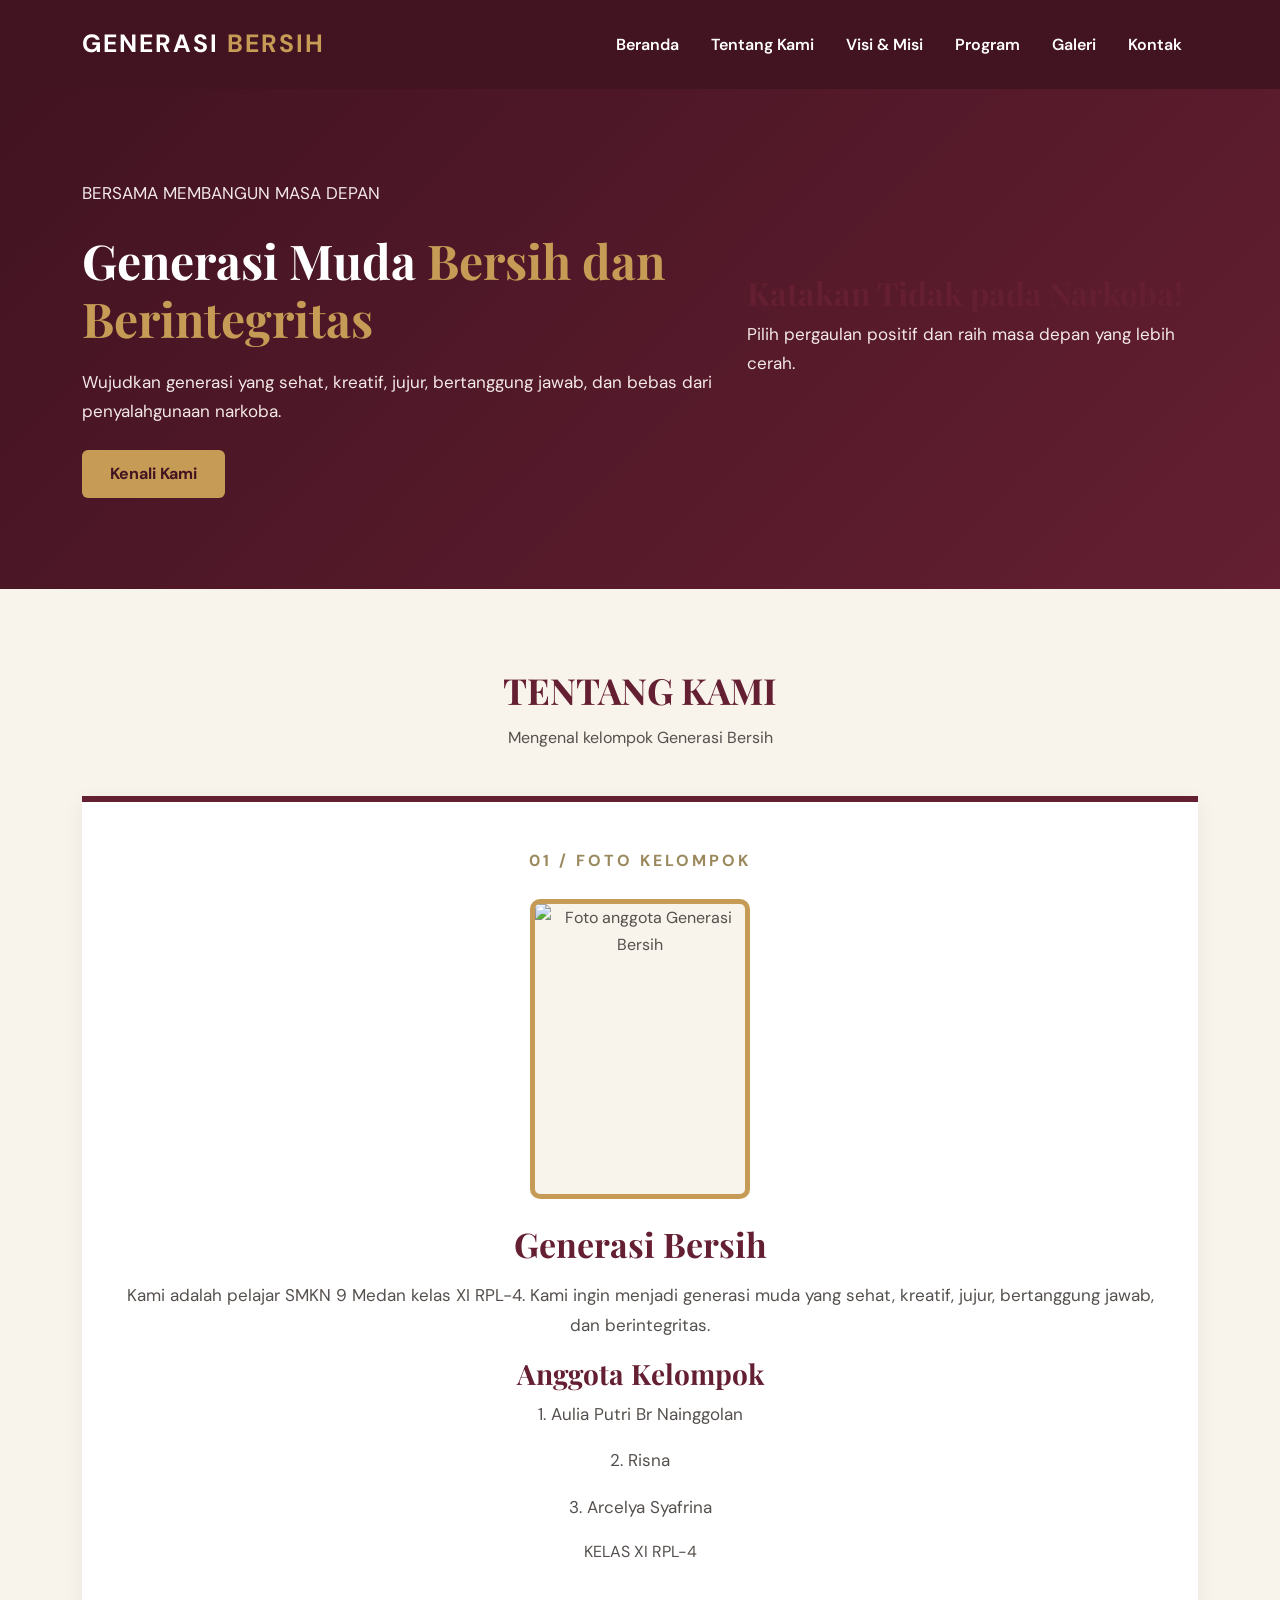
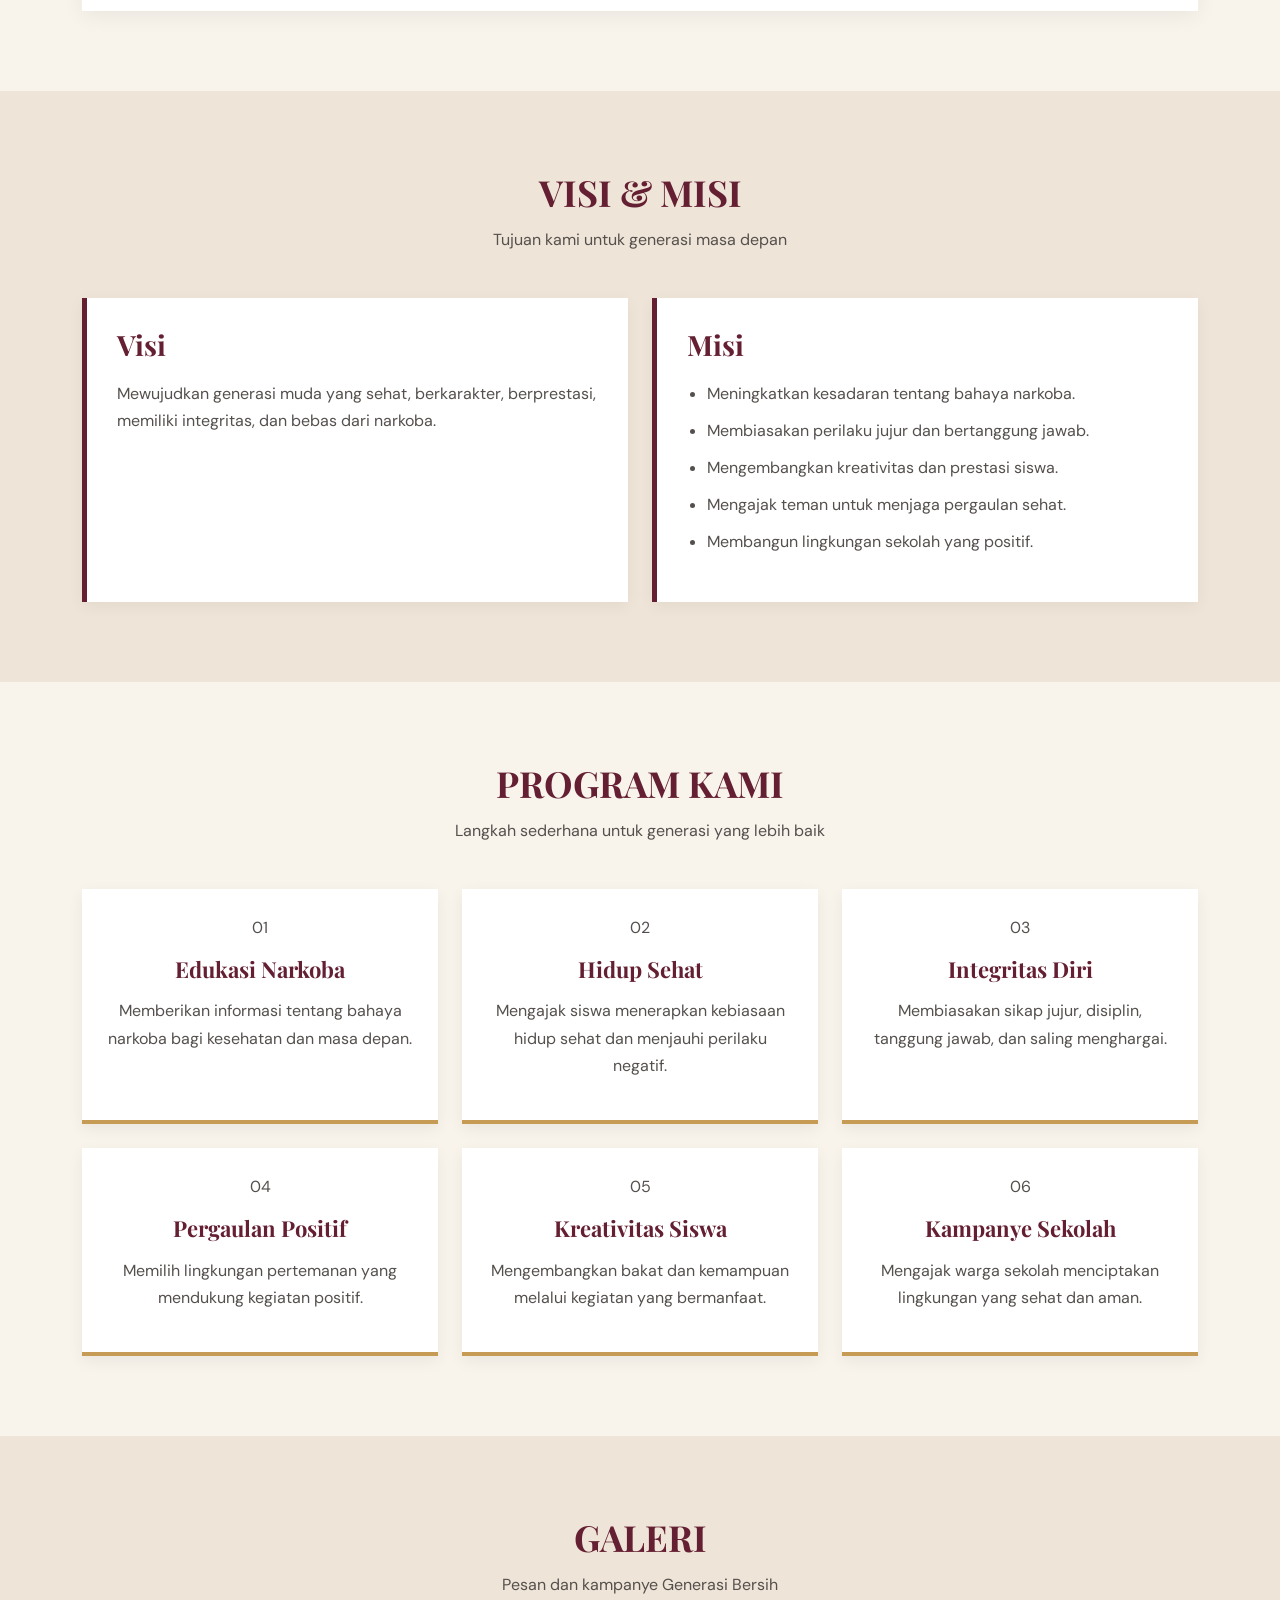
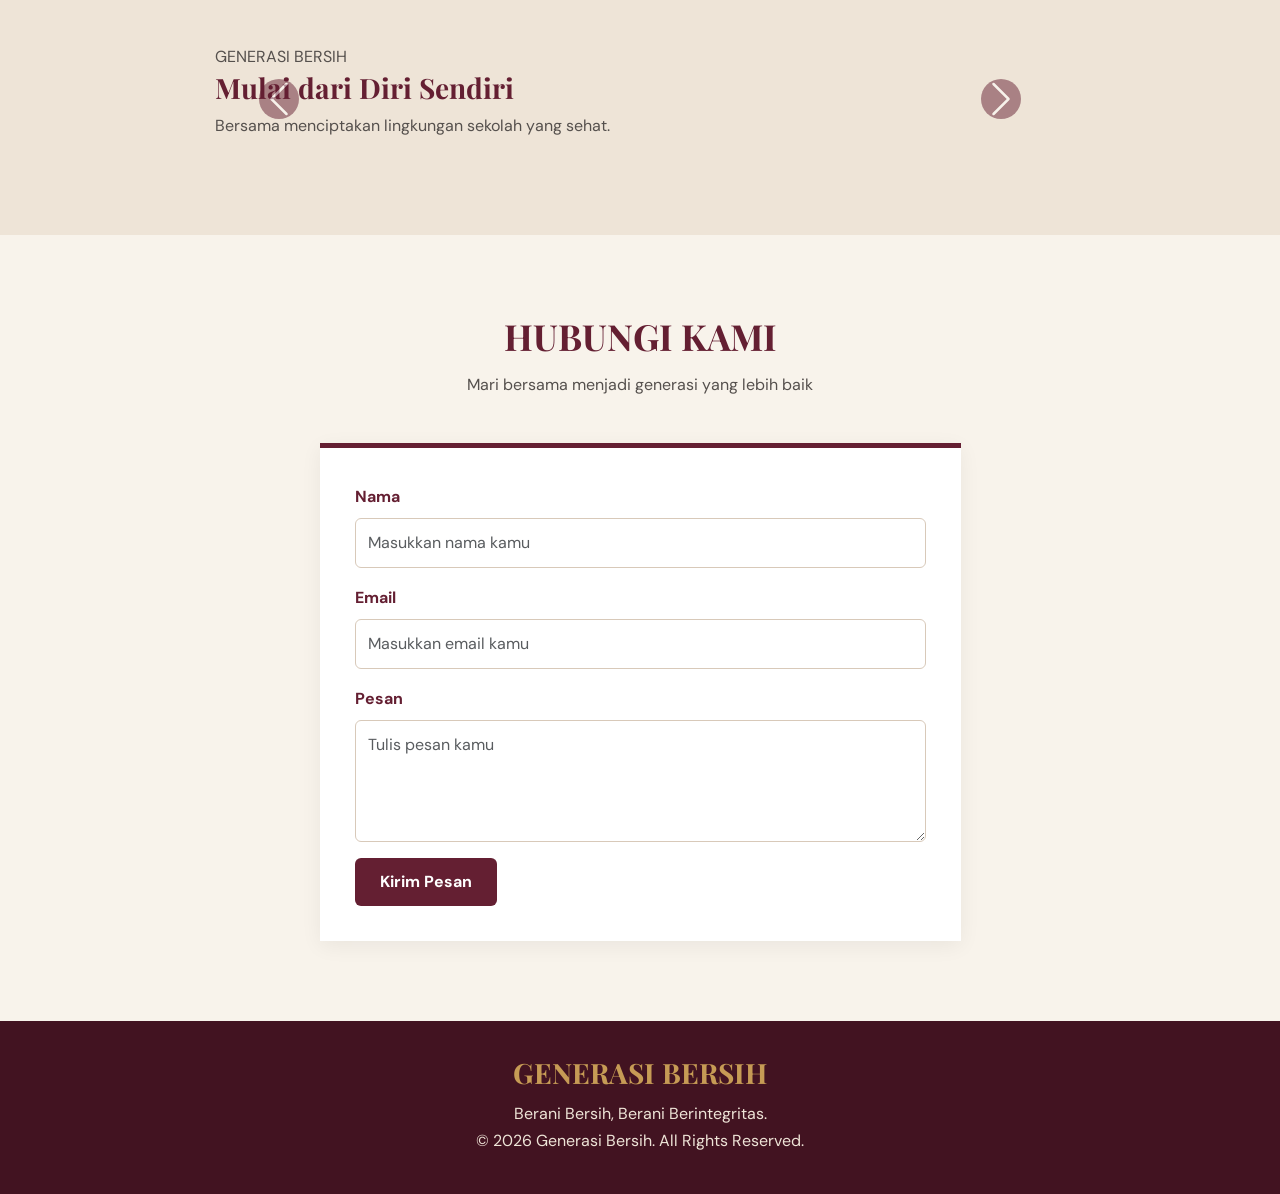
==== commit b45022b2: "Update index.html" ====
--- a/index.html
+++ b/index.html
@@ -1,366 +1,325 @@
 <!DOCTYPE html>
 <html lang="id">
 <head>
-  <meta charset="UTF-8">
-  <meta name="viewport" content="width=device-width, initial-scale=1.0">
-
-  <title>Generasi Bersih | Anti Narkoba & Integritas</title>
-
-  <!-- Bootstrap CDN -->
-  <link href="https://cdn.jsdelivr.net/npm/bootstrap@5.3.3/dist/css/bootstrap.min.css" rel="stylesheet">
-
-  <!-- Google Fonts -->
-  <link href="https://fonts.googleapis.com/css2?family=DM+Sans:wght@400;500;600;700;800&family=Playfair+Display:wght@600;700;800&display=swap" rel="stylesheet">
-
-  <!-- CSS -->
-  <link rel="stylesheet" href="style.css">
+    <meta charset="UTF-8">
+    <meta name="viewport" content="width=device-width, initial-scale=1.0">
+
+    <title>Generasi Bersih | SMKN 9 Medan</title>
+
+    <!-- Bootstrap CSS -->
+    <link href="https://cdn.jsdelivr.net/npm/bootstrap@5.3.3/dist/css/bootstrap.min.css" rel="stylesheet">
+
+    <!-- Google Fonts -->
+    <link href="https://fonts.googleapis.com/css2?family=DM+Sans:wght@400;500;600;700&family=Playfair+Display:wght@600;700&display=swap" rel="stylesheet">
+
+    <!-- CSS -->
+    <link rel="stylesheet" href="style.css">
 </head>
 
 <body>
 
-  <!-- 1. NAVBAR -->
-  <nav class="navbar navbar-expand-lg navbar-dark fixed-top">
-    <div class="container">
-
-      <a class="navbar-brand" href="#beranda">
-        GENERASI <span>BERSIH</span>
-      </a>
-
-      <button class="navbar-toggler" type="button"
-        data-bs-toggle="collapse"
-        data-bs-target="#menuNavbar"
-        aria-controls="menuNavbar"
-        aria-expanded="false"
-        aria-label="Buka menu">
-        <span class="navbar-toggler-icon"></span>
-      </button>
-
-      <div class="collapse navbar-collapse" id="menuNavbar">
-        <ul class="navbar-nav ms-auto">
-          <li class="nav-item"><a class="nav-link" href="#beranda">Beranda</a></li>
-          <li class="nav-item"><a class="nav-link" href="#tentang">Tentang</a></li>
-          <li class="nav-item"><a class="nav-link" href="#program">Program</a></li>
-          <li class="nav-item"><a class="nav-link" href="#galeri">Galeri</a></li>
-          <li class="nav-item"><a class="nav-link" href="#kontak">Kontak</a></li>
-        </ul>
-      </div>
-
-    </div>
-  </nav>
-
-  <!-- 2. HERO -->
-  <section id="beranda" class="hero-section">
-    <div class="container">
-      <div class="row align-items-center g-4">
-
-        <div class="col-lg-6 hero-text">
-          <p class="hero-label">GERAKAN PELAJAR INDONESIA</p>
-
-          <h1>
-            Generasi Bersih,<br>
-            Generasi Berprestasi
-          </h1>
-
-          <p class="hero-description">
-            Bersama membangun generasi muda yang sehat,
-            berani menolak narkoba, menjunjung tinggi
-            kejujuran, dan memiliki integritas.
-          </p>
-
-          <div class="hero-buttons">
-            <a href="#program" class="btn btn-light-custom">
-              Program Kami
-            </a>
-
-            <a href="#kontak" class="btn btn-outline-custom">
-              Gabung Sekarang
-            </a>
-          </div>
-        </div>
-
-        <div class="col-lg-6">
-          <div class="slogan-card">
-            <span class="slogan-small">PESAN KAMI</span>
-            <div class="slogan-symbol">✦</div>
-
-            <h2>
-              Katakan Tidak<br>
-              pada Narkoba
-            </h2>
-
-            <p>Jujur dalam tindakan, kuat dalam pendirian.</p>
-
-            <span class="slogan-bottom">
-              BERANI BERSIH • BERANI BERINTEGRITAS
-            </span>
-          </div>
-        </div>
-
-      </div>
-    </div>
-  </section>
-
-  <!-- 3. TENTANG KAMI -->
-  <section id="tentang" class="about-section section-padding">
-    <div class="container">
-
-      <h2 class="section-heading">TENTANG KAMI</h2>
-
-      <div class="row g-4">
-
-        <!-- FOTO DAN PROFIL SAYA -->
-        <div class="col-md-6">
-          <div class="about-card profile-card">
-
-            <span class="card-label">01 / FOTO SAYA</span>
-
+<!-- 1. NAVBAR -->
+<nav class="navbar navbar-expand-lg navbar-dark sticky-top">
+    <div class="container">
+        <a class="navbar-brand" href="#beranda">
+            GENERASI <span>BERSIH</span>
+        </a>
+
+        <button class="navbar-toggler" type="button"
+            data-bs-toggle="collapse"
+            data-bs-target="#menuNavbar"
+            aria-controls="menuNavbar"
+            aria-expanded="false"
+            aria-label="Buka menu">
+            <span class="navbar-toggler-icon"></span>
+        </button>
+
+        <div class="collapse navbar-collapse" id="menuNavbar">
+            <ul class="navbar-nav ms-auto">
+                <li class="nav-item"><a class="nav-link" href="#beranda">Beranda</a></li>
+                <li class="nav-item"><a class="nav-link" href="#tentang">Tentang Kami</a></li>
+                <li class="nav-item"><a class="nav-link" href="#visi">Visi & Misi</a></li>
+                <li class="nav-item"><a class="nav-link" href="#program">Program</a></li>
+                <li class="nav-item"><a class="nav-link" href="#galeri">Galeri</a></li>
+                <li class="nav-item"><a class="nav-link" href="#kontak">Kontak</a></li>
+            </ul>
+        </div>
+    </div>
+</nav>
+
+
+<!-- 2. HERO / BERANDA -->
+<section class="hero-section" id="beranda">
+    <div class="container">
+        <div class="row align-items-center">
+            <div class="col-lg-7">
+                <p class="hero-label">BERSAMA MEMBANGUN MASA DEPAN</p>
+
+                <h1>
+                    Generasi Muda
+                    <span>Bersih dan Berintegritas</span>
+                </h1>
+
+                <p>
+                    Wujudkan generasi yang sehat, kreatif, jujur,
+                    bertanggung jawab, dan bebas dari penyalahgunaan narkoba.
+                </p>
+
+                <a href="#tentang" class="btn btn-gold">
+                    Kenali Kami
+                </a>
+            </div>
+
+            <div class="col-lg-5 hero-side">
+                <div class="hero-message">
+                    <h2>Katakan Tidak pada Narkoba!</h2>
+                    <p>
+                        Pilih pergaulan positif dan raih masa depan
+                        yang lebih cerah.
+                    </p>
+                </div>
+            </div>
+        </div>
+    </div>
+</section>
+
+
+<!-- 3. TENTANG KAMI -->
+<section class="about-section" id="tentang">
+    <div class="container">
+        <div class="section-title">
+            <h2>TENTANG KAMI</h2>
+            <p>Mengenal kelompok Generasi Bersih</p>
+        </div>
+
+        <div class="profile-card">
+            <div class="profile-label">01 / FOTO KELOMPOK</div>
+
+            <!-- FOTO PERSEGI PANJANG VERTIKAL -->
             <div class="profile-photo">
-              <img src="IMG-20261103-WA0012.jpg" alt="Foto Kami">
-            </div>
-
-            <h3>Nama Kelompok: - Aulia Putri Br Nainggolan 
-                               - Risna 
-                               - Arcelya Syafrina</h3>
-
-            <p>
-              Saya adalah pelajar SMKN 9 Medan kelas XI RPL 4.
-              Saya ingin menjadi generasi muda yang sehat,
-              kreatif, jujur, bertanggung jawab, dan berintegritas.
+                <img src="foto-saya.jpg" alt="Foto anggota Generasi Bersih">
+            </div>
+
+            <h2>Generasi Bersih</h2>
+
+            <p class="profile-description">
+                Kami adalah pelajar SMKN 9 Medan kelas XI RPL-4.
+                Kami ingin menjadi generasi muda yang sehat,
+                kreatif, jujur, bertanggung jawab, dan berintegritas.
             </p>
 
-            <p class="profile-school">
-              SMKN 9 MEDAN • XI RPL 4
-            </p>
-
-          </div>
-        </div>
-
-        <!-- VISI DAN MISI -->
-        <div class="col-md-6">
-          <div class="about-card vision-card">
-
-            <span class="card-label">02 / VISI & MISI</span>
-
-            <h3>Visi</h3>
-
-            <p>
-              Mewujudkan generasi muda yang sehat,
-              berkarakter, berprestasi, dan berintegritas
-              serta bebas dari penyalahgunaan narkoba.
-            </p>
-
-            <h4>Misi</h4>
-
-            <ul>
-              <li>Memberikan edukasi tentang bahaya narkoba.</li>
-              <li>Menanamkan nilai kejujuran dan tanggung jawab.</li>
-              <li>Mengajak pelajar melakukan kegiatan positif.</li>
-              <li>Menciptakan lingkungan sekolah yang sehat.</li>
-            </ul>
-
-          </div>
-        </div>
-
-      </div>
-    </div>
-  </section>
-
-  <!-- 4. PROGRAM KAMI -->
-  <section id="program" class="program-section section-padding">
-    <div class="container">
-
-      <div class="section-intro text-center">
-        <p class="section-label">KEGIATAN KAMI</p>
-        <h2 class="section-title">PROGRAM KAMI</h2>
-        <p>Enam langkah untuk membangun generasi yang lebih baik.</p>
-      </div>
-
-      <div class="row g-4">
-
-        <div class="col-lg-4 col-md-6">
-          <div class="program-card">
-            <span class="program-number">01</span>
-            <div class="program-icon">✦</div>
-            <h3>Edukasi Bahaya Narkoba</h3>
-            <p>Mengenalkan dampak dan bahaya penyalahgunaan narkoba kepada para pelajar.</p>
-          </div>
-        </div>
-
-        <div class="col-lg-4 col-md-6">
-          <div class="program-card">
-            <span class="program-number">02</span>
-            <div class="program-icon">◎</div>
-            <h3>Kampanye Anti Narkoba</h3>
-            <p>Menyebarkan pesan positif melalui poster, media sosial, dan kegiatan kampanye.</p>
-          </div>
-        </div>
-
-        <div class="col-lg-4 col-md-6">
-          <div class="program-card">
-            <span class="program-number">03</span>
-            <div class="program-icon">◇</div>
-            <h3>Pembentukan Karakter</h3>
-            <p>Membiasakan sikap disiplin, jujur, bertanggung jawab, dan saling menghargai.</p>
-          </div>
-        </div>
-
-        <div class="col-lg-4 col-md-6">
-          <div class="program-card">
-            <span class="program-number">04</span>
-            <div class="program-icon">♡</div>
-            <h3>Kegiatan Hidup Sehat</h3>
-            <p>Mengajak pelajar menjaga kesehatan melalui kebiasaan dan aktivitas bermanfaat.</p>
-          </div>
-        </div>
-
-        <div class="col-lg-4 col-md-6">
-          <div class="program-card">
-            <span class="program-number">05</span>
-            <div class="program-icon">✧</div>
-            <h3>Gerakan Pelajar Jujur</h3>
-            <p>Menumbuhkan budaya kejujuran dalam belajar dan berinteraksi di sekolah.</p>
-          </div>
-        </div>
-
-        <div class="col-lg-4 col-md-6">
-          <div class="program-card">
-            <span class="program-number">06</span>
-            <div class="program-icon">♧</div>
-            <h3>Kolaborasi Positif</h3>
-            <p>Mengajak warga sekolah bekerja sama menciptakan lingkungan yang aman dan mendukung.</p>
-          </div>
-        </div>
-
-      </div>
-    </div>
-  </section>
-
-  <!-- 5. GALERI -->
-  <section id="galeri" class="gallery-section section-padding">
-    <div class="container">
-
-      <div class="section-intro text-center">
-        <p class="section-label">PESAN INSPIRATIF</p>
-        <h2 class="section-title">GALERI KAMPANYE</h2>
-        <p>Pesan sederhana untuk masa depan yang lebih baik.</p>
-      </div>
-
-      <div id="campaignCarousel" class="carousel slide"
-        data-bs-ride="carousel">
-
-        <div class="carousel-indicators">
-          <button type="button" data-bs-target="#campaignCarousel"
-            data-bs-slide-to="0" class="active"></button>
-
-          <button type="button" data-bs-target="#campaignCarousel"
-            data-bs-slide-to="1"></button>
-
-          <button type="button" data-bs-target="#campaignCarousel"
-            data-bs-slide-to="2"></button>
-        </div>
-
-        <div class="carousel-inner">
-
-          <div class="carousel-item active">
-            <div class="campaign-slide slide-one">
-              <span>01 / PILIHAN HIDUP</span>
-              <h3>Jauhi Narkoba,<br>Raih Cita-Cita.</h3>
-              <p>Masa depanmu terlalu berharga untuk disia-siakan.</p>
-            </div>
-          </div>
-
-          <div class="carousel-item">
-            <div class="campaign-slide slide-two">
-              <span>02 / INTEGRITAS</span>
-              <h3>Jujur Itu Hebat,<br>Integritas Itu Kuat.</h3>
-              <p>Mulailah dari tindakan kecil yang benar.</p>
-            </div>
-          </div>
-
-          <div class="carousel-item">
-            <div class="campaign-slide slide-three">
-              <span>03 / GENERASI MASA DEPAN</span>
-              <h3>Berani Bersih,<br>Berani Berprestasi.</h3>
-              <p>Jadilah inspirasi bagi lingkungan sekitarmu.</p>
-            </div>
-          </div>
-
-        </div>
-
-        <button class="carousel-control-prev" type="button"
-          data-bs-target="#campaignCarousel" data-bs-slide="prev">
-          <span class="carousel-control-prev-icon"></span>
-          <span class="visually-hidden">Sebelumnya</span>
-        </button>
-
-        <button class="carousel-control-next" type="button"
-          data-bs-target="#campaignCarousel" data-bs-slide="next">
-          <span class="carousel-control-next-icon"></span>
-          <span class="visually-hidden">Berikutnya</span>
-        </button>
-
-      </div>
-    </div>
-  </section>
-
-  <!-- 6. KONTAK -->
-  <section id="kontak" class="contact-section section-padding">
-    <div class="container">
-
-      <div class="section-intro text-center">
-        <p class="section-label">HUBUNGI KAMI</p>
-        <h2 class="section-title">FORM KONTAK</h2>
-        <p>Sampaikan pesan, saran, atau dukunganmu untuk gerakan ini.</p>
-      </div>
-
-      <div class="row justify-content-center">
-        <div class="col-lg-7">
-
-          <form id="contactForm" class="contact-form">
-
-            <div class="row g-3">
-
-              <div class="col-md-6">
-                <label for="nama" class="form-label">Nama</label>
-                <input type="text" id="nama" class="form-control"
-                  placeholder="Masukkan nama" required>
-              </div>
-
-              <div class="col-md-6">
-                <label for="email" class="form-label">Email</label>
-                <input type="email" id="email" class="form-control"
-                  placeholder="Masukkan email" required>
-              </div>
-
-              <div class="col-12">
-                <label for="pesan" class="form-label">Pesan</label>
-                <textarea id="pesan" class="form-control" rows="5"
-                  placeholder="Tuliskan pesan kamu..." required></textarea>
-              </div>
-
-              <div class="col-12">
-                <button type="submit" class="btn btn-send w-100">
-                  Kirim Pesan
-                </button>
-              </div>
-
-            </div>
-
-          </form>
-
-        </div>
-      </div>
-    </div>
-  </section>
-
-  <!-- 7. FOOTER -->
-  <div id="footer-container"></div>
-
-  <!-- Bootstrap JS CDN -->
-  <script src="https://cdn.jsdelivr.net/npm/bootstrap@5.3.3/dist/js/bootstrap.bundle.min.js"></script>
-
-  <!-- JavaScript -->
-  <script src="script.js"></script>
+            <div class="member-list">
+                <h3>Anggota Kelompok</h3>
+                <p>1. Aulia Putri Br Nainggolan</p>
+                <p>2. Risna</p>
+                <p>3. Arcelya Syafrina</p>
+
+                <div class="class-info">KELAS XI RPL-4</div>
+            </div>
+        </div>
+    </div>
+</section>
+
+
+<!-- 4. VISI DAN MISI -->
+<section class="vision-section" id="visi">
+    <div class="container">
+        <div class="section-title">
+            <h2>VISI & MISI</h2>
+            <p>Tujuan kami untuk generasi masa depan</p>
+        </div>
+
+        <div class="row g-4">
+            <div class="col-md-6">
+                <div class="vision-box">
+                    <h3>Visi</h3>
+                    <p>
+                        Mewujudkan generasi muda yang sehat,
+                        berkarakter, berprestasi, memiliki integritas,
+                        dan bebas dari narkoba.
+                    </p>
+                </div>
+            </div>
+
+            <div class="col-md-6">
+                <div class="mission-box">
+                    <h3>Misi</h3>
+                    <ul>
+                        <li>Meningkatkan kesadaran tentang bahaya narkoba.</li>
+                        <li>Membiasakan perilaku jujur dan bertanggung jawab.</li>
+                        <li>Mengembangkan kreativitas dan prestasi siswa.</li>
+                        <li>Mengajak teman untuk menjaga pergaulan sehat.</li>
+                        <li>Membangun lingkungan sekolah yang positif.</li>
+                    </ul>
+                </div>
+            </div>
+        </div>
+    </div>
+</section>
+
+
+<!-- 5. PROGRAM -->
+<section class="program-section" id="program">
+    <div class="container">
+        <div class="section-title">
+            <h2>PROGRAM KAMI</h2>
+            <p>Langkah sederhana untuk generasi yang lebih baik</p>
+        </div>
+
+        <div class="row g-4">
+            <div class="col-md-4">
+                <div class="program-card">
+                    <div class="program-number">01</div>
+                    <h4>Edukasi Narkoba</h4>
+                    <p>Memberikan informasi tentang bahaya narkoba bagi kesehatan dan masa depan.</p>
+                </div>
+            </div>
+
+            <div class="col-md-4">
+                <div class="program-card">
+                    <div class="program-number">02</div>
+                    <h4>Hidup Sehat</h4>
+                    <p>Mengajak siswa menerapkan kebiasaan hidup sehat dan menjauhi perilaku negatif.</p>
+                </div>
+            </div>
+
+            <div class="col-md-4">
+                <div class="program-card">
+                    <div class="program-number">03</div>
+                    <h4>Integritas Diri</h4>
+                    <p>Membiasakan sikap jujur, disiplin, tanggung jawab, dan saling menghargai.</p>
+                </div>
+            </div>
+
+            <div class="col-md-4">
+                <div class="program-card">
+                    <div class="program-number">04</div>
+                    <h4>Pergaulan Positif</h4>
+                    <p>Memilih lingkungan pertemanan yang mendukung kegiatan positif.</p>
+                </div>
+            </div>
+
+            <div class="col-md-4">
+                <div class="program-card">
+                    <div class="program-number">05</div>
+                    <h4>Kreativitas Siswa</h4>
+                    <p>Mengembangkan bakat dan kemampuan melalui kegiatan yang bermanfaat.</p>
+                </div>
+            </div>
+
+            <div class="col-md-4">
+                <div class="program-card">
+                    <div class="program-number">06</div>
+                    <h4>Kampanye Sekolah</h4>
+                    <p>Mengajak warga sekolah menciptakan lingkungan yang sehat dan aman.</p>
+                </div>
+            </div>
+        </div>
+    </div>
+</section>
+
+
+<!-- 6. GALERI -->
+<section class="gallery-section" id="galeri">
+    <div class="container">
+        <div class="section-title">
+            <h2>GALERI</h2>
+            <p>Pesan dan kampanye Generasi Bersih</p>
+        </div>
+
+        <div id="galeriCarousel" class="carousel slide" data-bs-ride="carousel">
+            <div class="carousel-inner">
+
+                <div class="carousel-item active">
+                    <div class="gallery-slide">
+                        <span>GENERASI BERSIH</span>
+                        <h3>Mulai dari Diri Sendiri</h3>
+                        <p>Bersama menciptakan lingkungan sekolah yang sehat.</p>
+                    </div>
+                </div>
+
+                <div class="carousel-item">
+                    <div class="gallery-slide">
+                        <span>KAMPANYE SEHAT</span>
+                        <h3>Stop Narkoba</h3>
+                        <p>Jauhi narkoba dan raih masa depan yang cerah.</p>
+                    </div>
+                </div>
+
+                <div class="carousel-item">
+                    <div class="gallery-slide">
+                        <span>BANGUN KARAKTER</span>
+                        <h3>Jujur dan Bertanggung Jawab</h3>
+                        <p>Bangun integritas melalui tindakan sehari-hari.</p>
+                    </div>
+                </div>
+
+            </div>
+
+            <button class="carousel-control-prev" type="button"
+                data-bs-target="#galeriCarousel" data-bs-slide="prev">
+                <span class="carousel-control-prev-icon"></span>
+            </button>
+
+            <button class="carousel-control-next" type="button"
+                data-bs-target="#galeriCarousel" data-bs-slide="next">
+                <span class="carousel-control-next-icon"></span>
+            </button>
+        </div>
+    </div>
+</section>
+
+
+<!-- 7. KONTAK -->
+<section class="contact-section" id="kontak">
+    <div class="container">
+        <div class="section-title">
+            <h2>HUBUNGI KAMI</h2>
+            <p>Mari bersama menjadi generasi yang lebih baik</p>
+        </div>
+
+        <div class="row justify-content-center">
+            <div class="col-lg-7">
+                <div class="contact-box">
+                    <form id="contactForm">
+                        <div class="mb-3">
+                            <label for="nama" class="form-label">Nama</label>
+                            <input type="text" id="nama" class="form-control"
+                                placeholder="Masukkan nama kamu" required>
+                        </div>
+
+                        <div class="mb-3">
+                            <label for="email" class="form-label">Email</label>
+                            <input type="email" id="email" class="form-control"
+                                placeholder="Masukkan email kamu" required>
+                        </div>
+
+                        <div class="mb-3">
+                            <label for="pesan" class="form-label">Pesan</label>
+                            <textarea id="pesan" class="form-control" rows="4"
+                                placeholder="Tulis pesan kamu" required></textarea>
+                        </div>
+
+                        <button type="submit" class="btn btn-maroon">
+                            Kirim Pesan
+                        </button>
+                    </form>
+                </div>
+            </div>
+        </div>
+    </div>
+</section>
+
+
+<!-- FOOTER DIMUAT DARI footer.html -->
+<div id="footer-container"></div>
+
+
+<!-- Bootstrap JavaScript -->
+<script src="https://cdn.jsdelivr.net/npm/bootstrap@5.3.3/dist/js/bootstrap.bundle.min.js"></script>
+
+<!-- JavaScript Sendiri -->
+<script src="script.js"></script>
 
 </body>
-            </html>
+      </html>
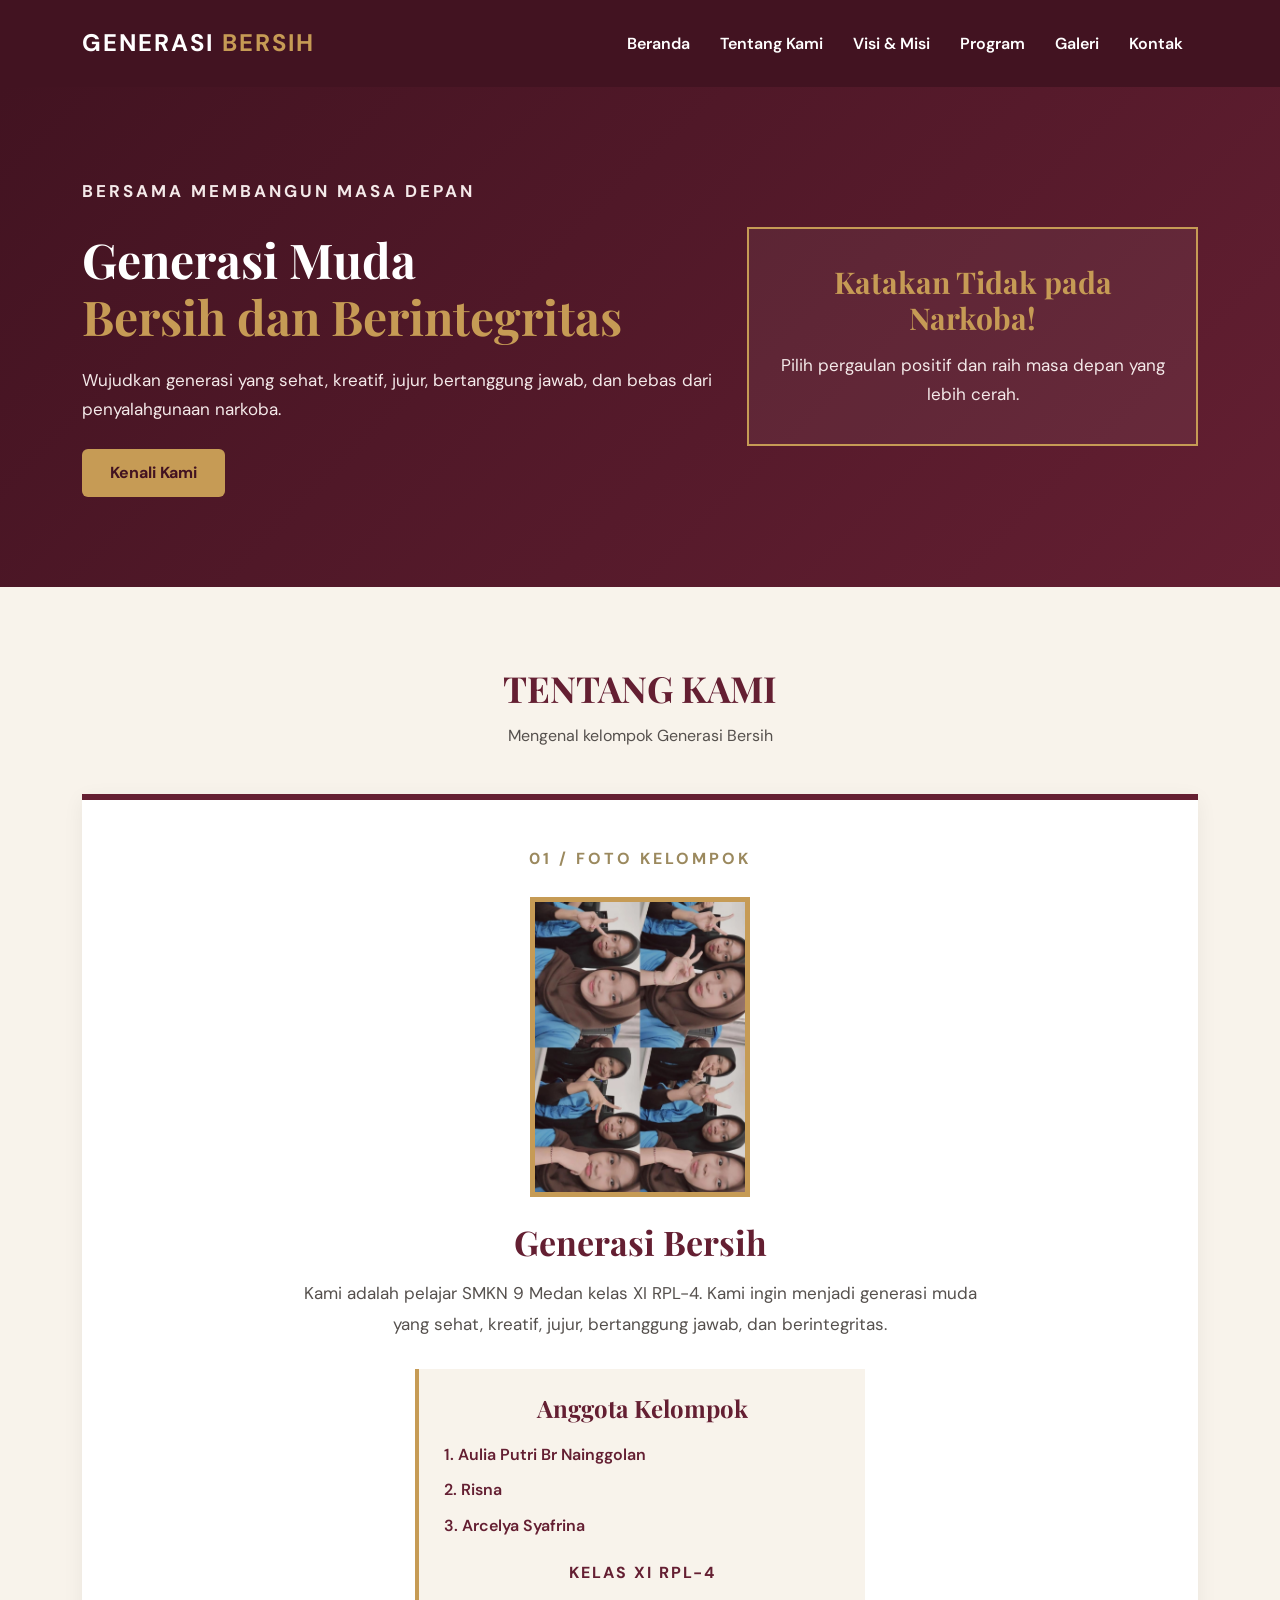
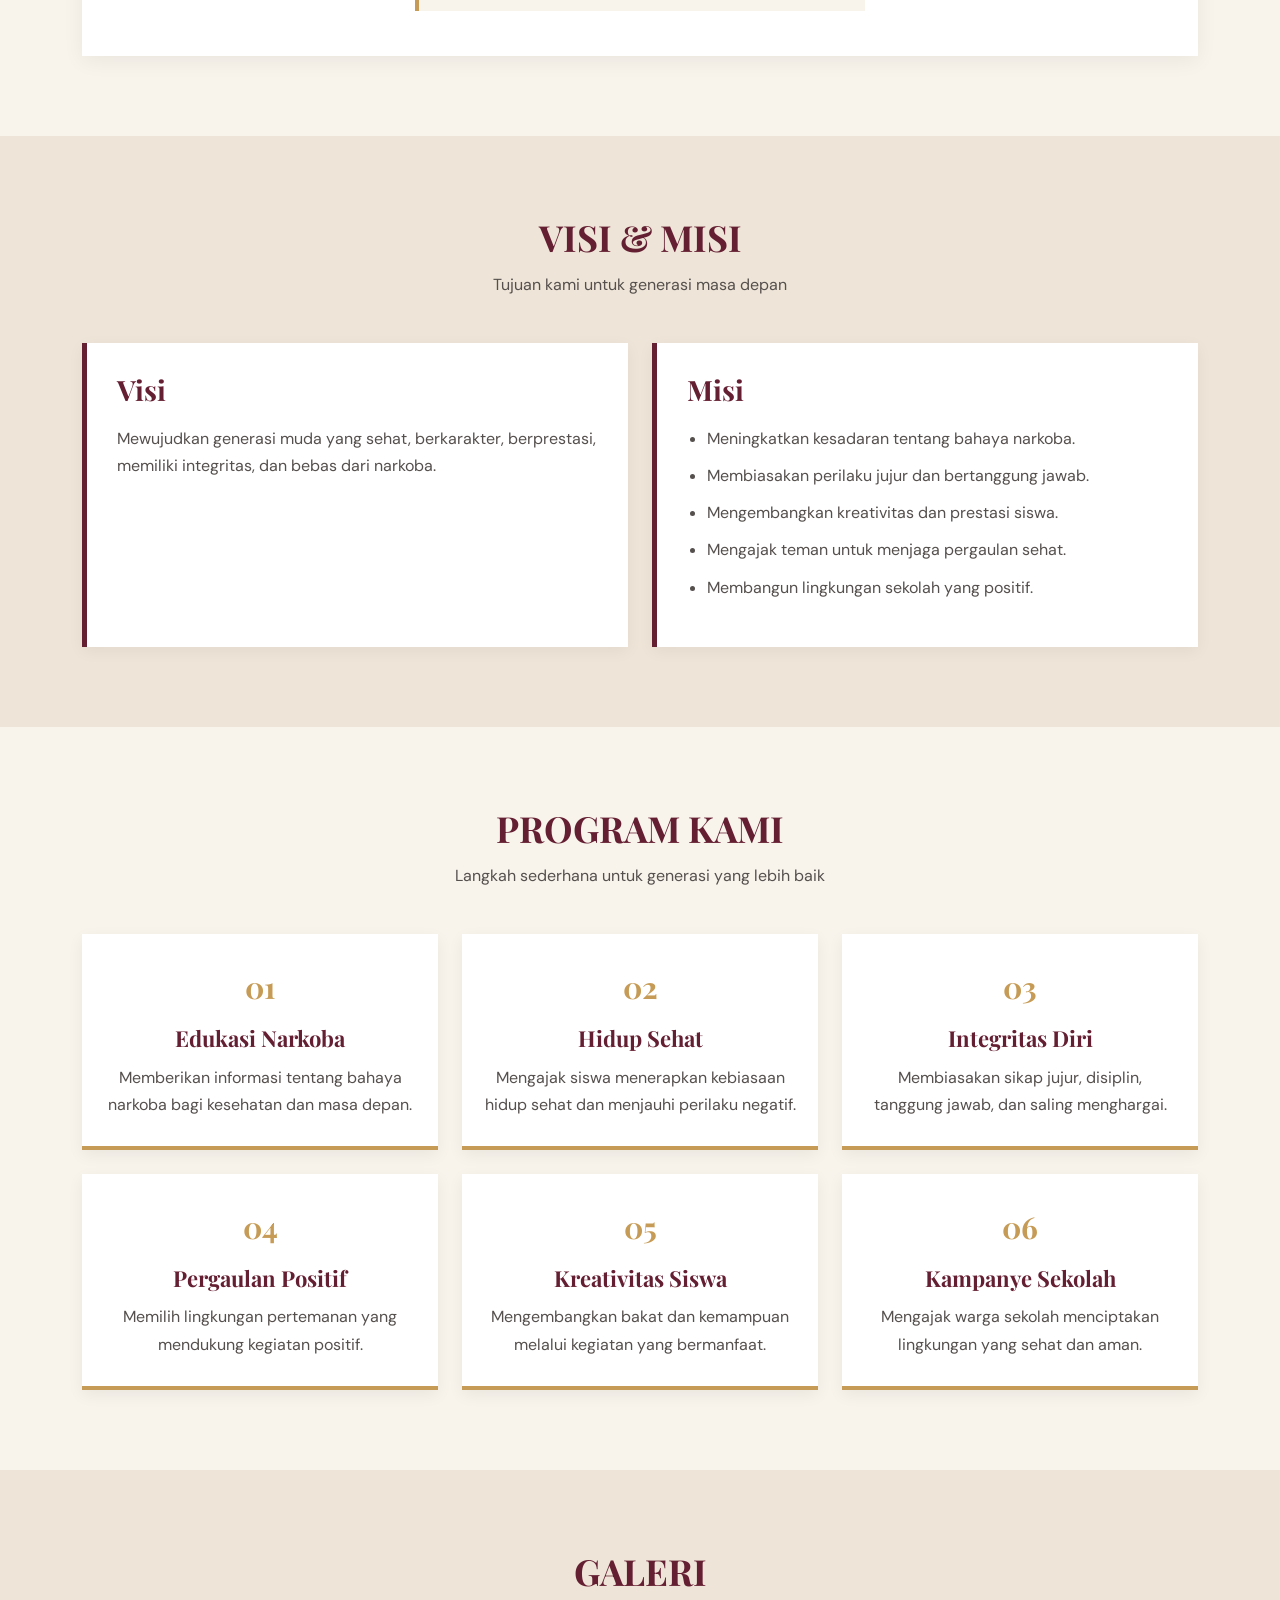
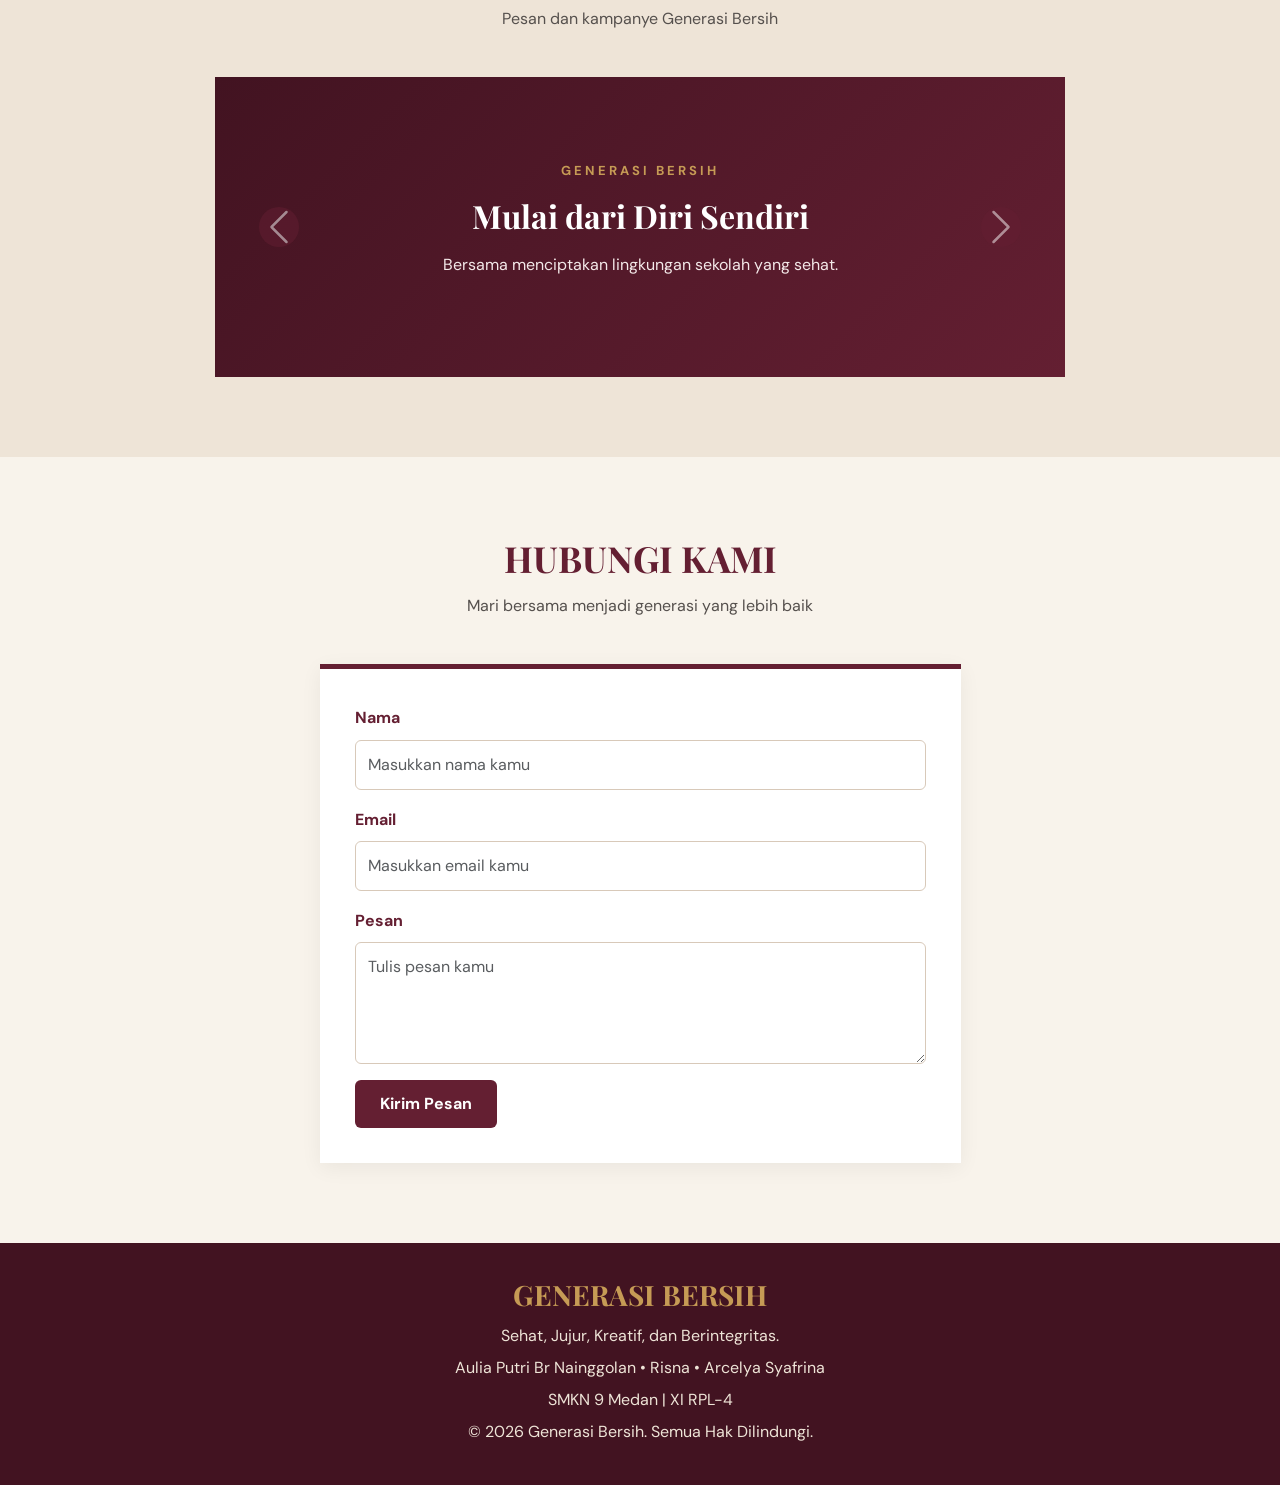
==== commit 5c0deec5: "Update index.html" ====
--- a/index.html
+++ b/index.html
@@ -96,9 +96,9 @@
             <div class="profile-label">01 / FOTO KELOMPOK</div>
 
             <!-- FOTO PERSEGI PANJANG VERTIKAL -->
-            <div class="profile-photo">
-                <img src="foto-saya.jpg" alt="Foto anggota Generasi Bersih">
-            </div>
+            <img src="IMG-20261103-WA0012.jpg"
+     alt="Foto Kelompok Generasi Bersih"
+     style="width:220px; height:300px; object-fit:cover; border:5px solid #c69b55;">
 
             <h2>Generasi Bersih</h2>
 
--- a/style.css
+++ b/style.css
@@ -3,7 +3,6 @@
    TEMA MAROON + CREAM
 ===================================== */
 
-/* WARNA WEBSITE */
 :root {
     --maroon: #641f32;
     --maroon-dark: #421321;
@@ -16,6 +15,7 @@
 }
 
 /* PENGATURAN DASAR */
+
 * {
     margin: 0;
     padding: 0;
@@ -24,6 +24,7 @@
 
 html {
     scroll-behavior: smooth;
+    scroll-padding-top: 80px;
 }
 
 body {
@@ -36,7 +37,6 @@
 
 h1, h2, h3, h4 {
     font-family: 'Playfair Display', serif;
-    color: var(--maroon);
     font-weight: bold;
 }
 
@@ -49,7 +49,7 @@
 }
 
 /* =====================================
-   NAVBAR
+   1. NAVBAR
 ===================================== */
 
 .navbar {
@@ -59,7 +59,7 @@
 
 .navbar-brand {
     color: var(--white) !important;
-    font-size: 25px;
+    font-size: 24px;
     font-weight: bold;
     letter-spacing: 2px;
 }
@@ -70,7 +70,7 @@
 
 .navbar-nav .nav-link {
     color: var(--white) !important;
-    margin: 0 8px;
+    margin: 0 7px;
     font-weight: 600;
     transition: 0.3s;
 }
@@ -88,7 +88,7 @@
 }
 
 /* =====================================
-   HERO / BERANDA
+   2. HERO / BERANDA
 ===================================== */
 
 .hero-section {
@@ -104,14 +104,23 @@
     padding: 90px 0;
 }
 
+.hero-label {
+    color: var(--gold);
+    font-weight: bold;
+    letter-spacing: 3px;
+    font-size: 13px;
+}
+
 .hero-section h1 {
     color: var(--white);
     font-size: 48px;
+    line-height: 1.2;
     margin-bottom: 20px;
 }
 
 .hero-section h1 span {
     color: var(--gold);
+    display: block;
 }
 
 .hero-section p {
@@ -120,7 +129,7 @@
     margin-bottom: 25px;
 }
 
-.hero-section .btn {
+.btn-gold {
     background-color: var(--gold);
     color: var(--maroon-dark);
     border: none;
@@ -129,11 +138,27 @@
     border-radius: 6px;
 }
 
-.hero-section .btn:hover {
+.btn-gold:hover {
     background-color: var(--white);
     color: var(--maroon);
 }
 
+.hero-message {
+    border: 2px solid var(--gold);
+    padding: 35px 25px;
+    text-align: center;
+    background-color: rgba(255,255,255,0.05);
+}
+
+.hero-message h2 {
+    color: var(--gold);
+    font-size: 30px;
+}
+
+.hero-message p {
+    margin: 15px 0 0;
+}
+
 /* =====================================
    JUDUL SECTION
 ===================================== */
@@ -144,6 +169,7 @@
 }
 
 .section-title h2 {
+    color: var(--maroon);
     font-size: 36px;
     margin-bottom: 12px;
 }
@@ -153,7 +179,7 @@
 }
 
 /* =====================================
-   TENTANG KAMI
+   3. TENTANG KAMI
 ===================================== */
 
 .about-section {
@@ -175,45 +201,73 @@
     margin-bottom: 25px;
 }
 
-/* FOTO PROFIL PERSEGI PANJANG VERTIKAL */
+/* FOTO WAJIB PERSEGI PANJANG VERTIKAL */
 
 .profile-photo {
-    width: 220px;
-    height: 300px;
-    margin: 25px auto;
+    width: 220px !important;
+    height: 300px !important;
+    margin: 25px auto !important;
     overflow: hidden;
     border: 5px solid var(--gold);
-    border-radius: 10px;
+    border-radius: 0 !important;
+    display: block;
     background-color: var(--cream);
 }
 
 .profile-photo img {
-    width: 100%;
-    height: 100%;
+    width: 100% !important;
+    height: 100% !important;
     object-fit: cover;
     object-position: center;
+    border-radius: 0 !important;
     display: block;
 }
 
 .profile-card h2 {
+    color: var(--maroon);
     font-size: 34px;
     margin: 25px 0 15px;
 }
 
-.profile-card p {
+.profile-description {
     font-size: 17px;
     line-height: 1.8;
-}
-
-.profile-card .school-info {
+    max-width: 700px;
+    margin: auto;
+}
+
+.member-list {
+    max-width: 450px;
+    margin: 30px auto 0;
+    padding: 25px;
+    background-color: var(--cream);
+    border-left: 4px solid var(--gold);
+    text-align: left;
+}
+
+.member-list h3 {
+    color: var(--maroon);
+    text-align: center;
+    margin-bottom: 18px;
+    font-size: 24px;
+}
+
+.member-list p {
+    color: var(--maroon);
+    font-weight: 600;
+    margin: 8px 0;
+}
+
+.class-info {
+    text-align: center;
     color: var(--maroon);
     font-weight: bold;
     letter-spacing: 2px;
-    margin-top: 25px;
-}
-
-/* =====================================
-   VISI DAN MISI
+    margin-top: 20px;
+}
+
+/* =====================================
+   4. VISI DAN MISI
 ===================================== */
 
 .vision-section {
@@ -244,7 +298,7 @@
 }
 
 /* =====================================
-   PROGRAM / KEGIATAN
+   5. PROGRAM
 ===================================== */
 
 .program-section {
@@ -256,7 +310,7 @@
     border: none;
     border-bottom: 4px solid var(--gold);
     height: 100%;
-    padding: 25px;
+    padding: 28px 22px;
     text-align: center;
     box-shadow: 0 5px 15px rgba(0,0,0,0.06);
     transition: 0.3s;
@@ -266,17 +320,26 @@
     transform: translateY(-7px);
 }
 
+.program-number {
+    color: var(--gold);
+    font-size: 30px;
+    font-weight: bold;
+    font-family: 'Playfair Display', serif;
+}
+
 .program-card h4 {
-    margin: 15px 0;
+    color: var(--maroon);
+    margin: 12px 0;
     font-size: 22px;
 }
 
 .program-card p {
     color: var(--text);
-}
-
-/* =====================================
-   GALERI
+    margin-bottom: 0;
+}
+
+/* =====================================
+   6. GALERI
 ===================================== */
 
 .gallery-section {
@@ -288,11 +351,36 @@
     margin: auto;
 }
 
-.carousel-item img {
-    width: 100%;
-    height: 380px;
-    object-fit: cover;
-    border-radius: 10px;
+.gallery-slide {
+    min-height: 300px;
+    background: linear-gradient(
+        135deg,
+        var(--maroon-dark),
+        var(--maroon)
+    );
+    color: var(--white);
+    padding: 65px 35px;
+    text-align: center;
+    display: flex;
+    flex-direction: column;
+    justify-content: center;
+}
+
+.gallery-slide span {
+    color: var(--gold);
+    font-weight: bold;
+    letter-spacing: 3px;
+    font-size: 13px;
+}
+
+.gallery-slide h3 {
+    color: var(--white);
+    font-size: 32px;
+    margin: 15px 0;
+}
+
+.gallery-slide p {
+    color: #f4e9e9;
 }
 
 .carousel-control-prev-icon,
@@ -303,7 +391,7 @@
 }
 
 /* =====================================
-   KONTAK
+   7. KONTAK
 ===================================== */
 
 .contact-section {
@@ -333,7 +421,7 @@
     box-shadow: 0 0 0 0.2rem rgba(198,155,85,0.2);
 }
 
-.contact-section .btn {
+.btn-maroon {
     background-color: var(--maroon);
     color: var(--white);
     border: none;
@@ -341,8 +429,9 @@
     font-weight: bold;
 }
 
-.contact-section .btn:hover {
+.btn-maroon:hover {
     background-color: var(--maroon-dark);
+    color: var(--white);
 }
 
 /* =====================================
@@ -362,7 +451,7 @@
 }
 
 .site-footer p {
-    color: #eee4d7;
+    color: var(--cream-dark);
     margin-bottom: 5px;
 }
 
@@ -371,7 +460,6 @@
 ===================================== */
 
 @media (max-width: 991px) {
-
     .hero-section {
         text-align: center;
         padding: 70px 0;
@@ -381,6 +469,10 @@
         font-size: 40px;
     }
 
+    .hero-side {
+        margin-top: 30px;
+    }
+
     .navbar-collapse {
         padding-top: 15px;
     }
@@ -395,7 +487,6 @@
 ===================================== */
 
 @media (max-width: 767px) {
-
     section {
         padding: 60px 0;
     }
@@ -422,15 +513,20 @@
     }
 
     .profile-photo {
-        width: 200px;
-        height: 280px;
+        width: 200px !important;
+        height: 280px !important;
+        border-radius: 0 !important;
+    }
+
+    .profile-photo img {
+        border-radius: 0 !important;
     }
 
     .profile-card h2 {
         font-size: 27px;
     }
 
-    .profile-card p {
+    .profile-description {
         font-size: 15px;
     }
 
@@ -439,11 +535,16 @@
         margin-bottom: 15px;
     }
 
-    .carousel-item img {
-        height: 250px;
+    .gallery-slide {
+        min-height: 250px;
+        padding: 45px 25px;
+    }
+
+    .gallery-slide h3 {
+        font-size: 25px;
     }
 
     .contact-box {
         padding: 25px 18px;
     }
-  }
+   }
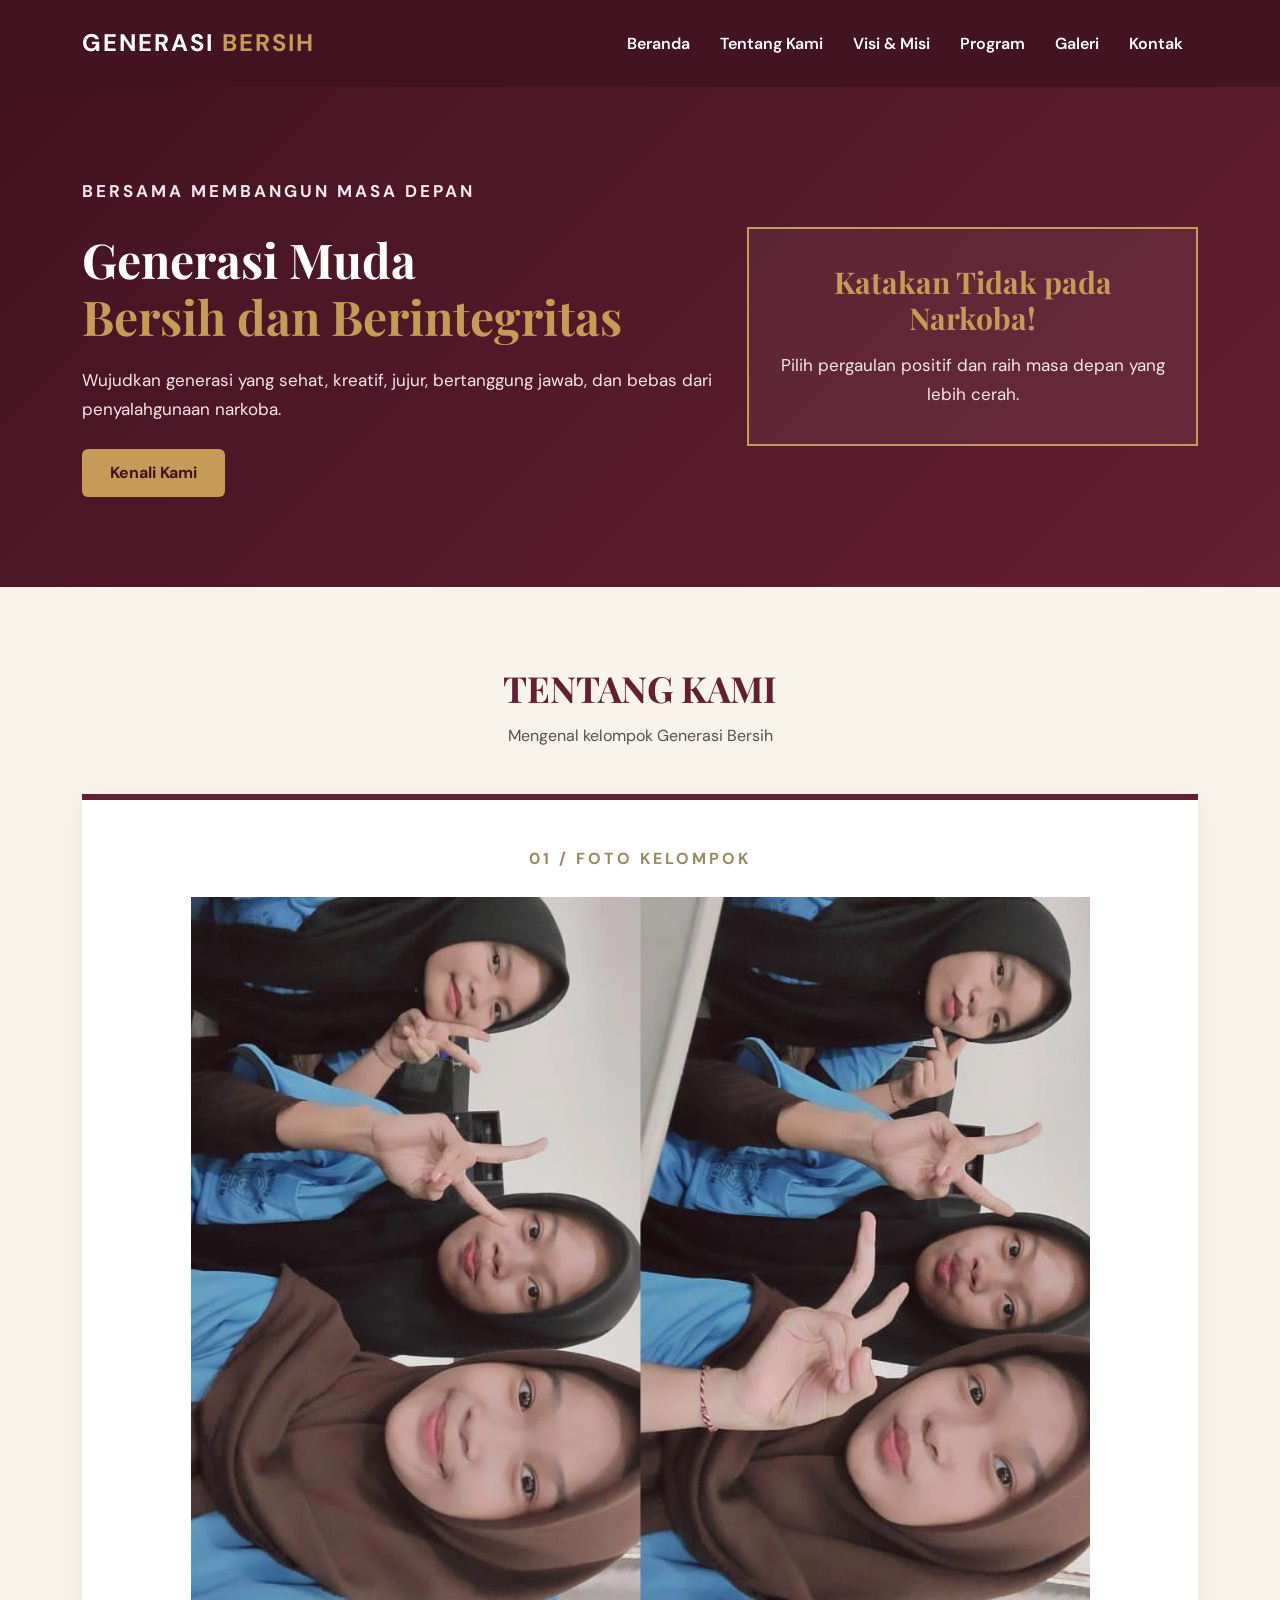
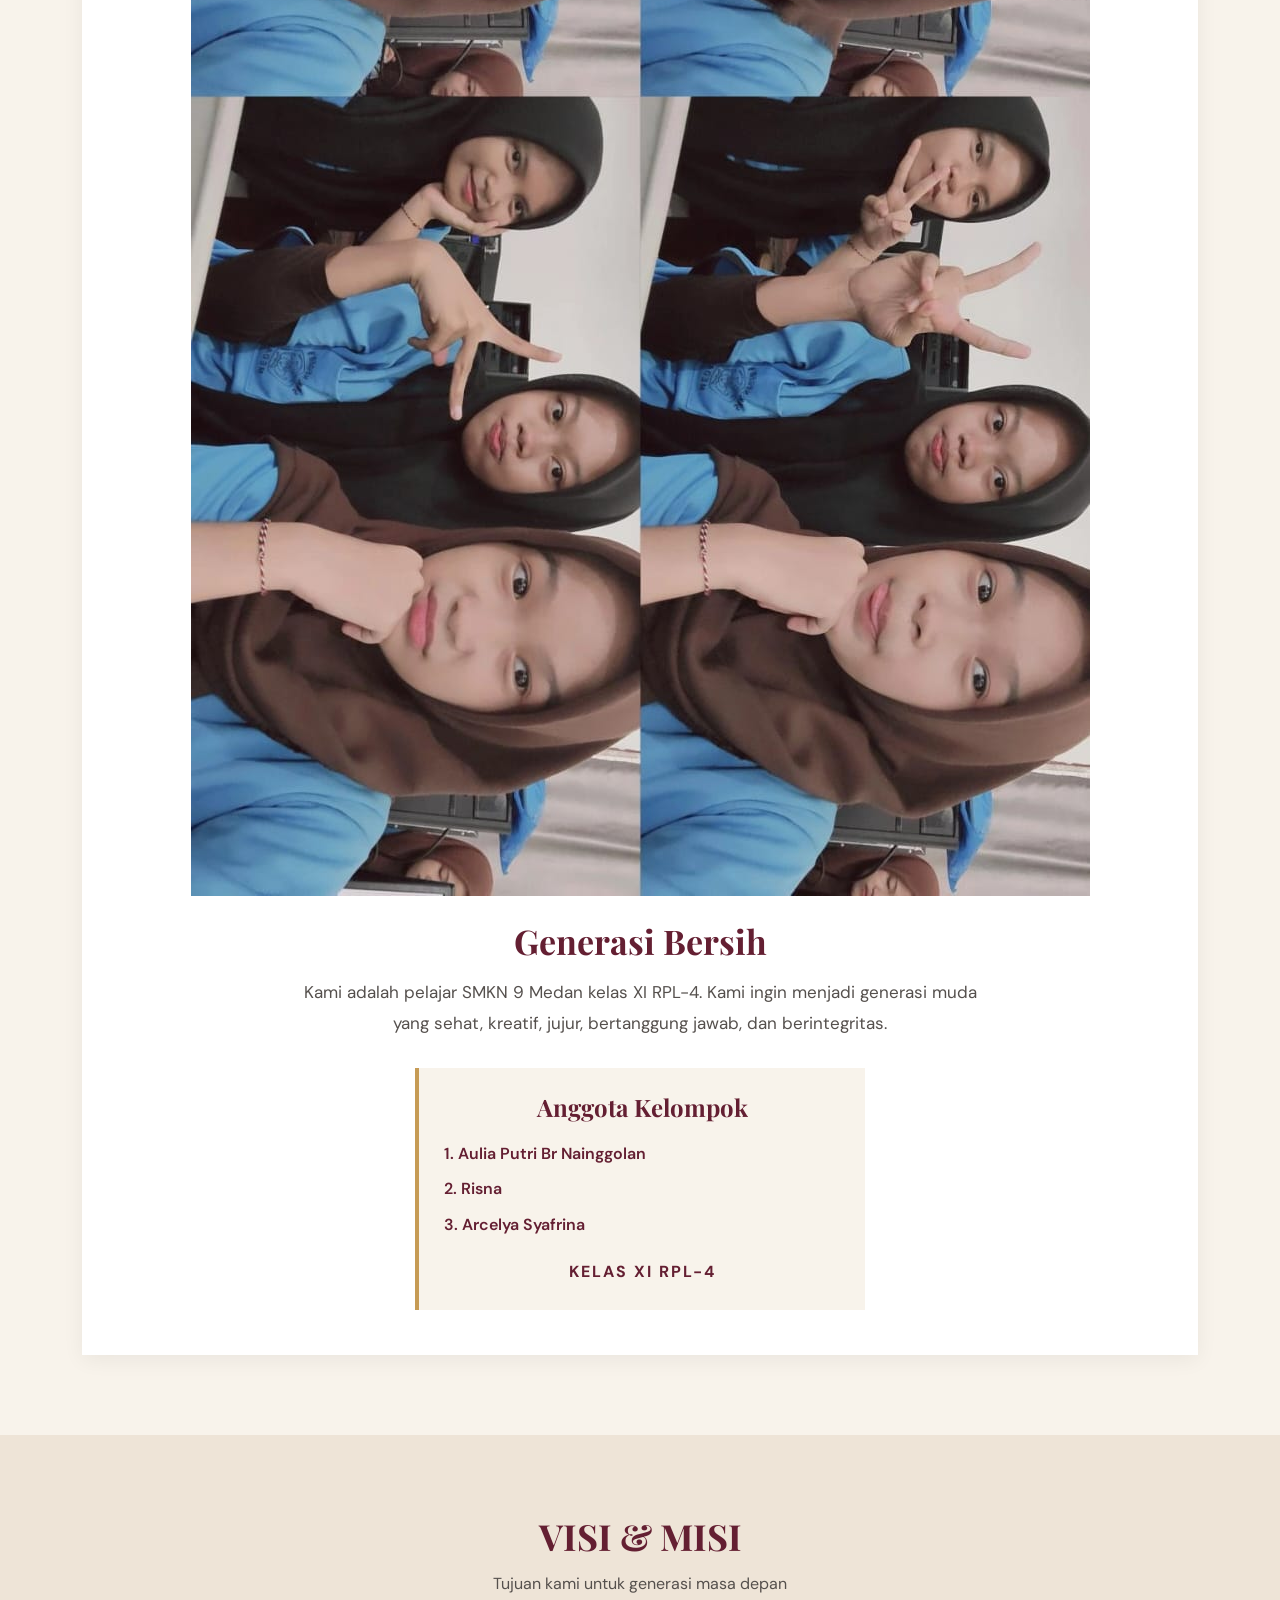
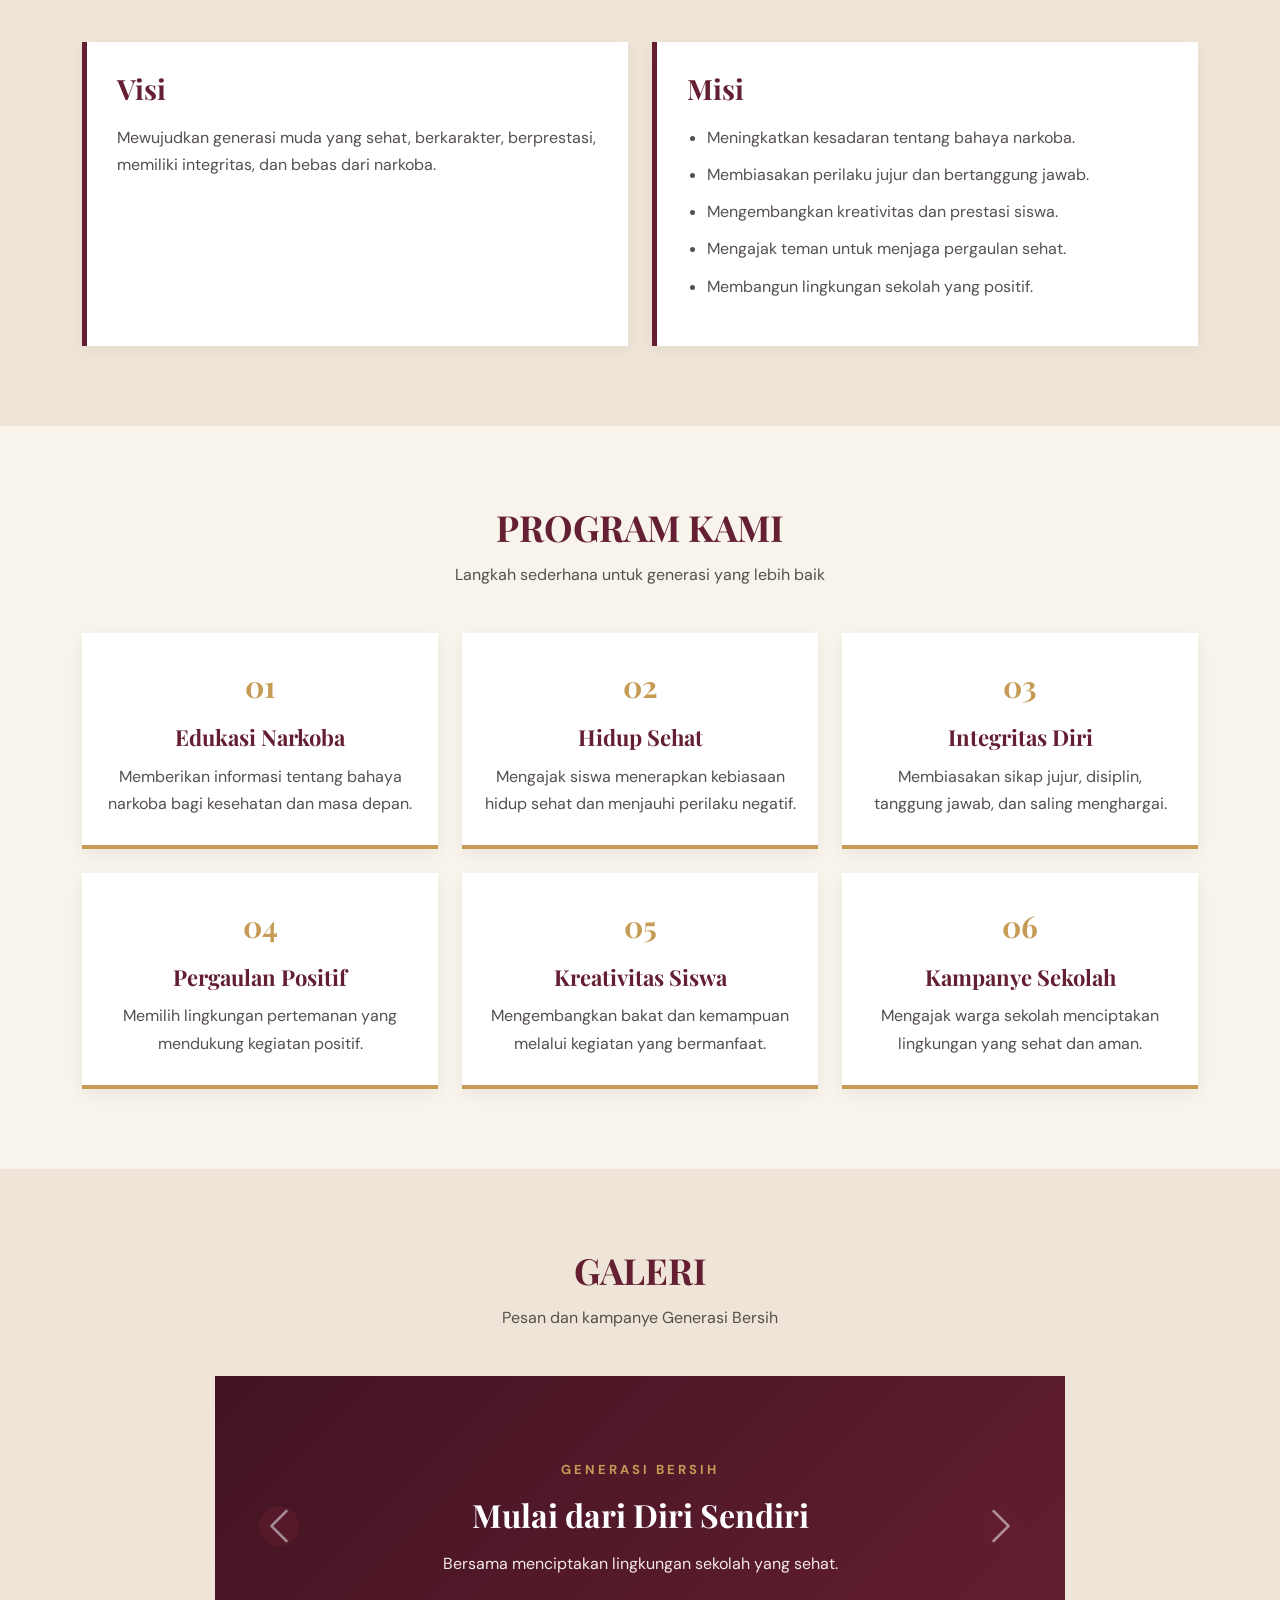
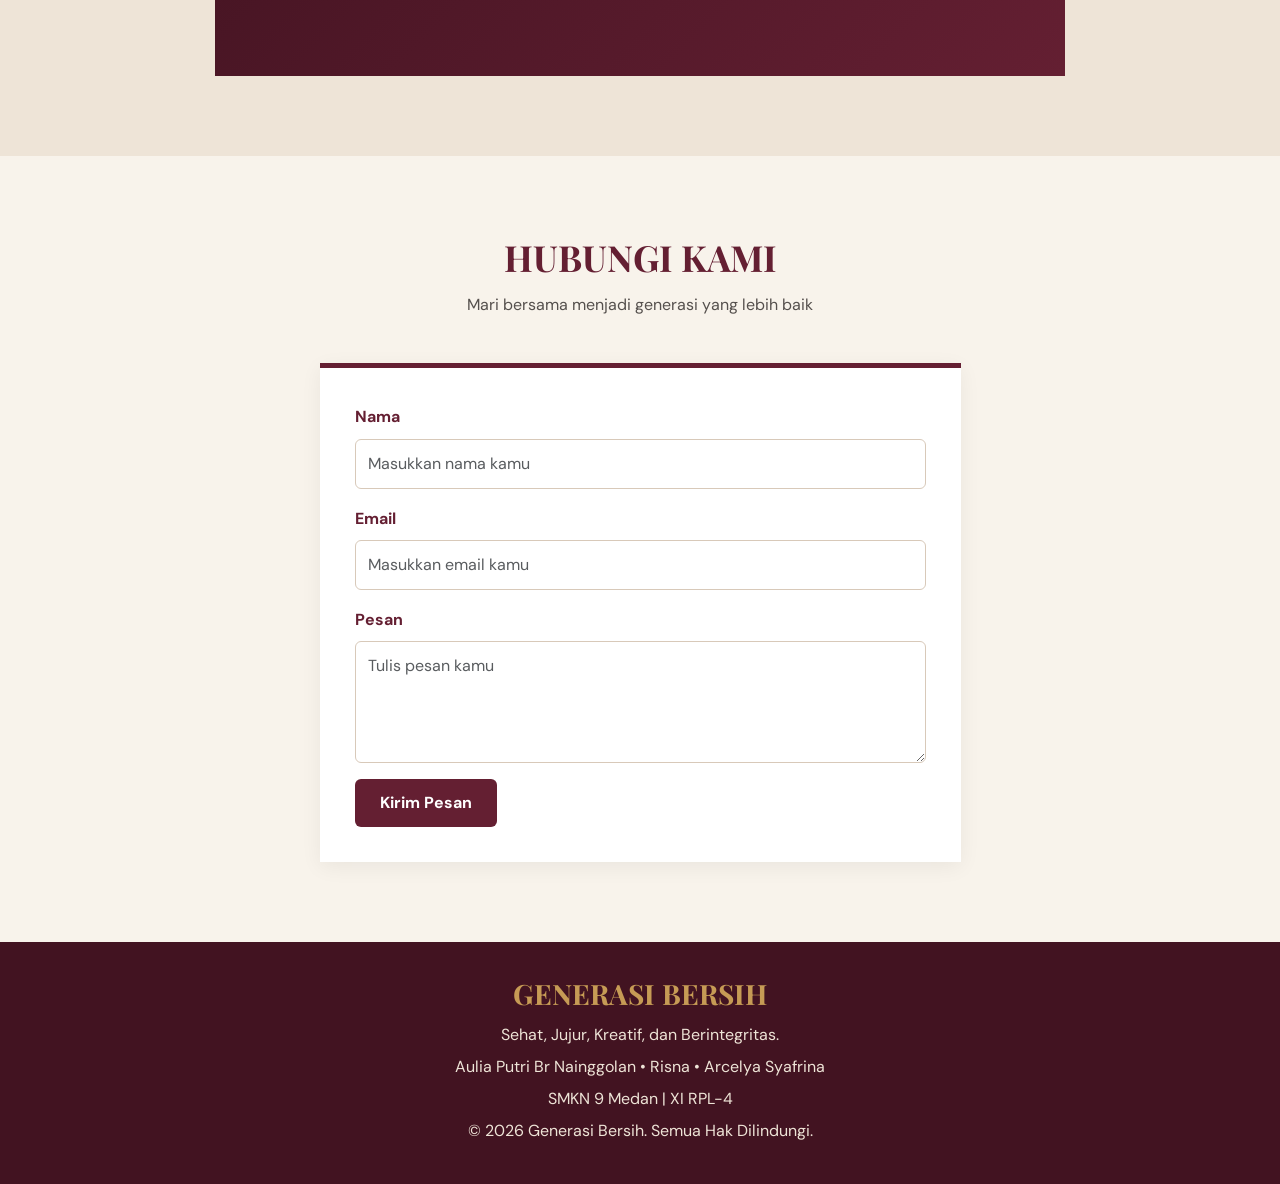
==== commit ec3149ce: "Update index.html" ====
--- a/index.html
+++ b/index.html
@@ -96,10 +96,9 @@
             <div class="profile-label">01 / FOTO KELOMPOK</div>
 
             <!-- FOTO PERSEGI PANJANG VERTIKAL -->
-            <img src="IMG-20261103-WA0012.jpg"
-     alt="Foto Kelompok Generasi Bersih"
-     style="width:220px; height:300px; object-fit:cover; border:5px solid #c69b55;">
-
+            <div class="profil kami">
+    <img src="IMG-20261103-WA0012.jpg" alt="Foto Kelompok Generasi Bersih">
+            </div>
             <h2>Generasi Bersih</h2>
 
             <p class="profile-description">
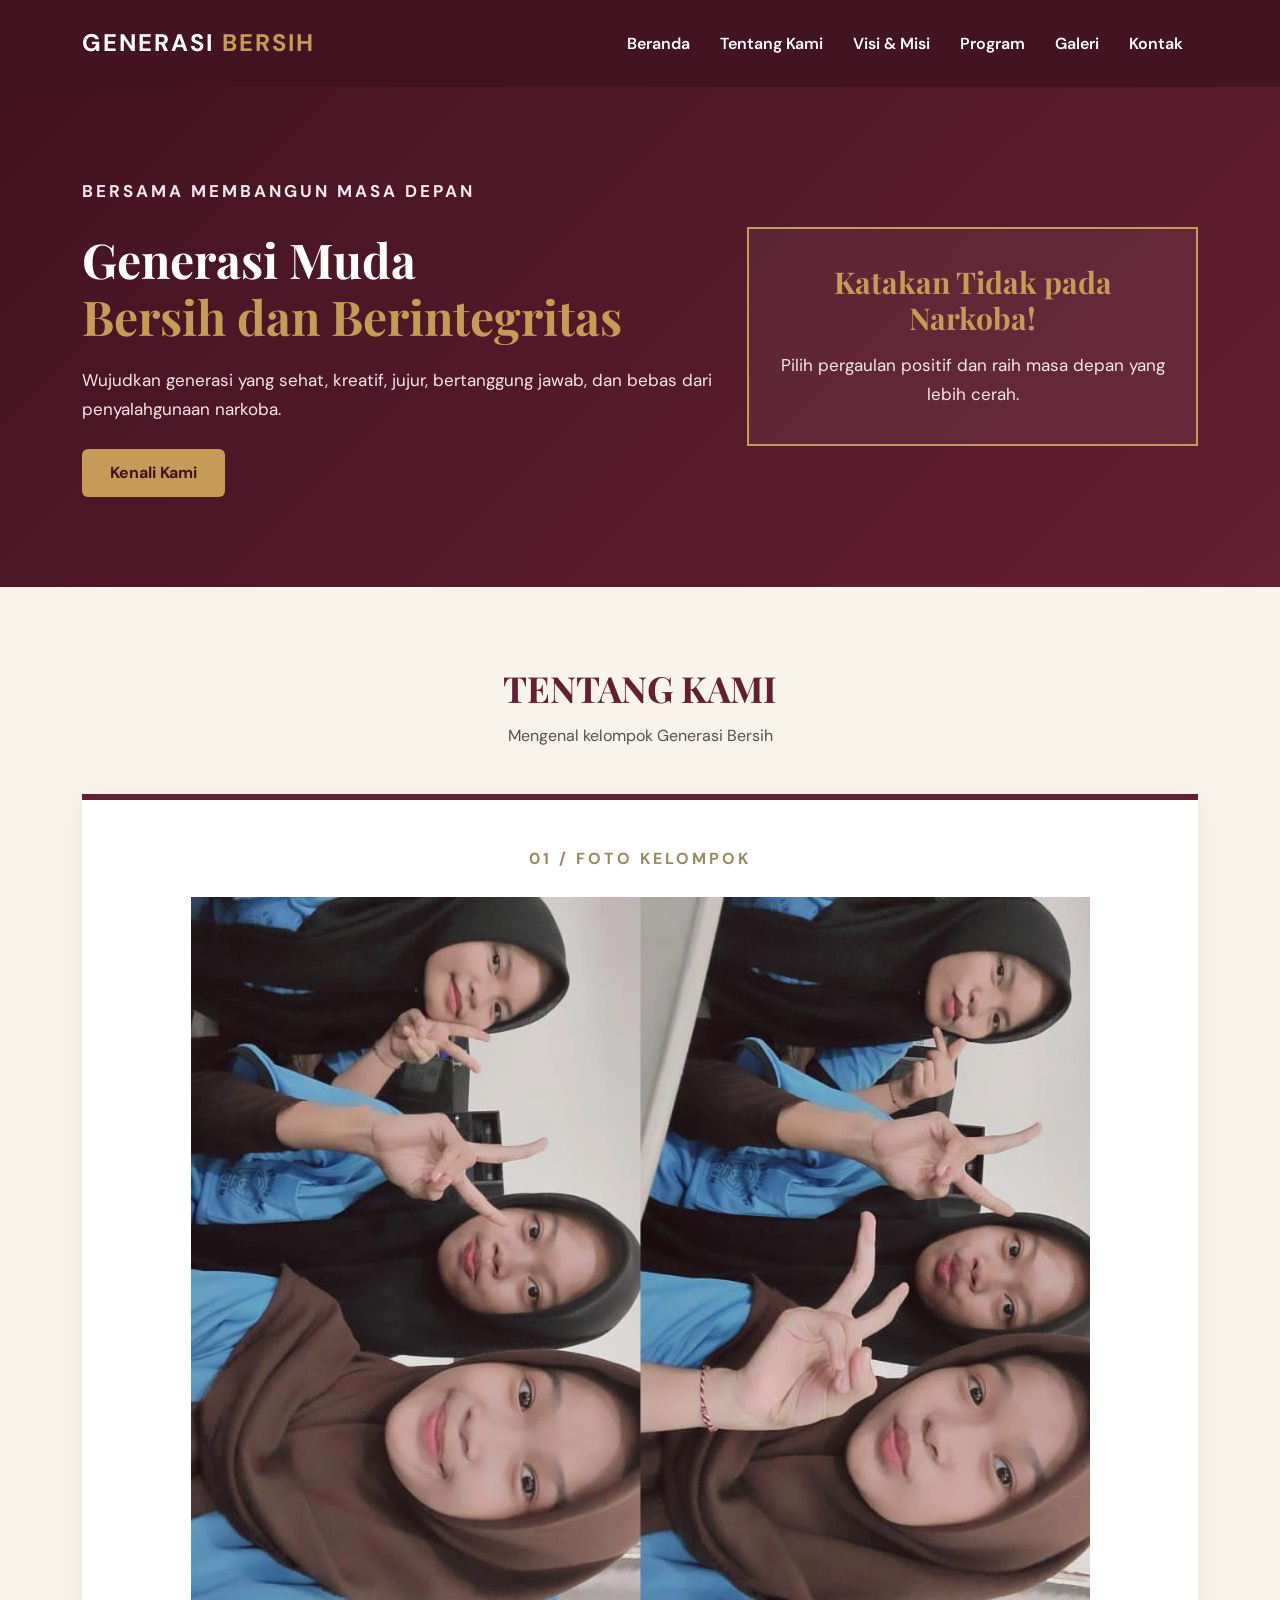
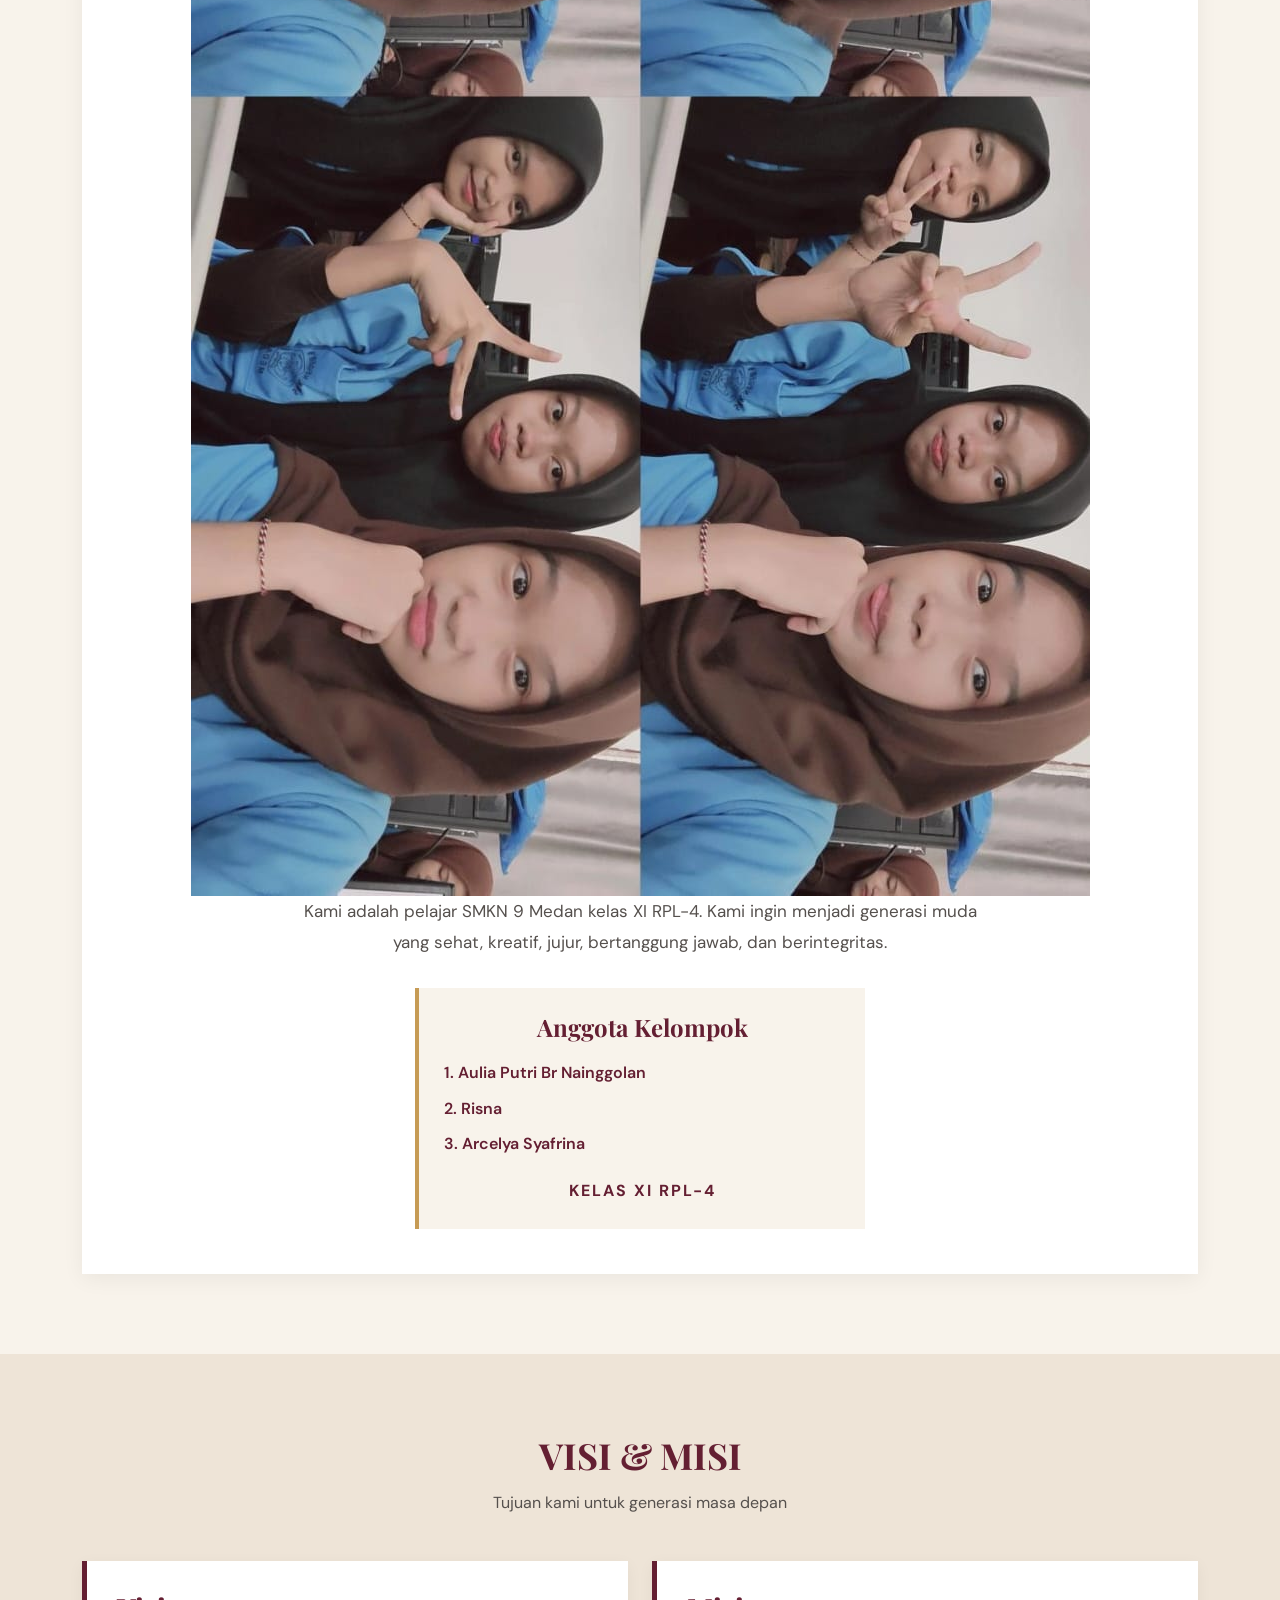
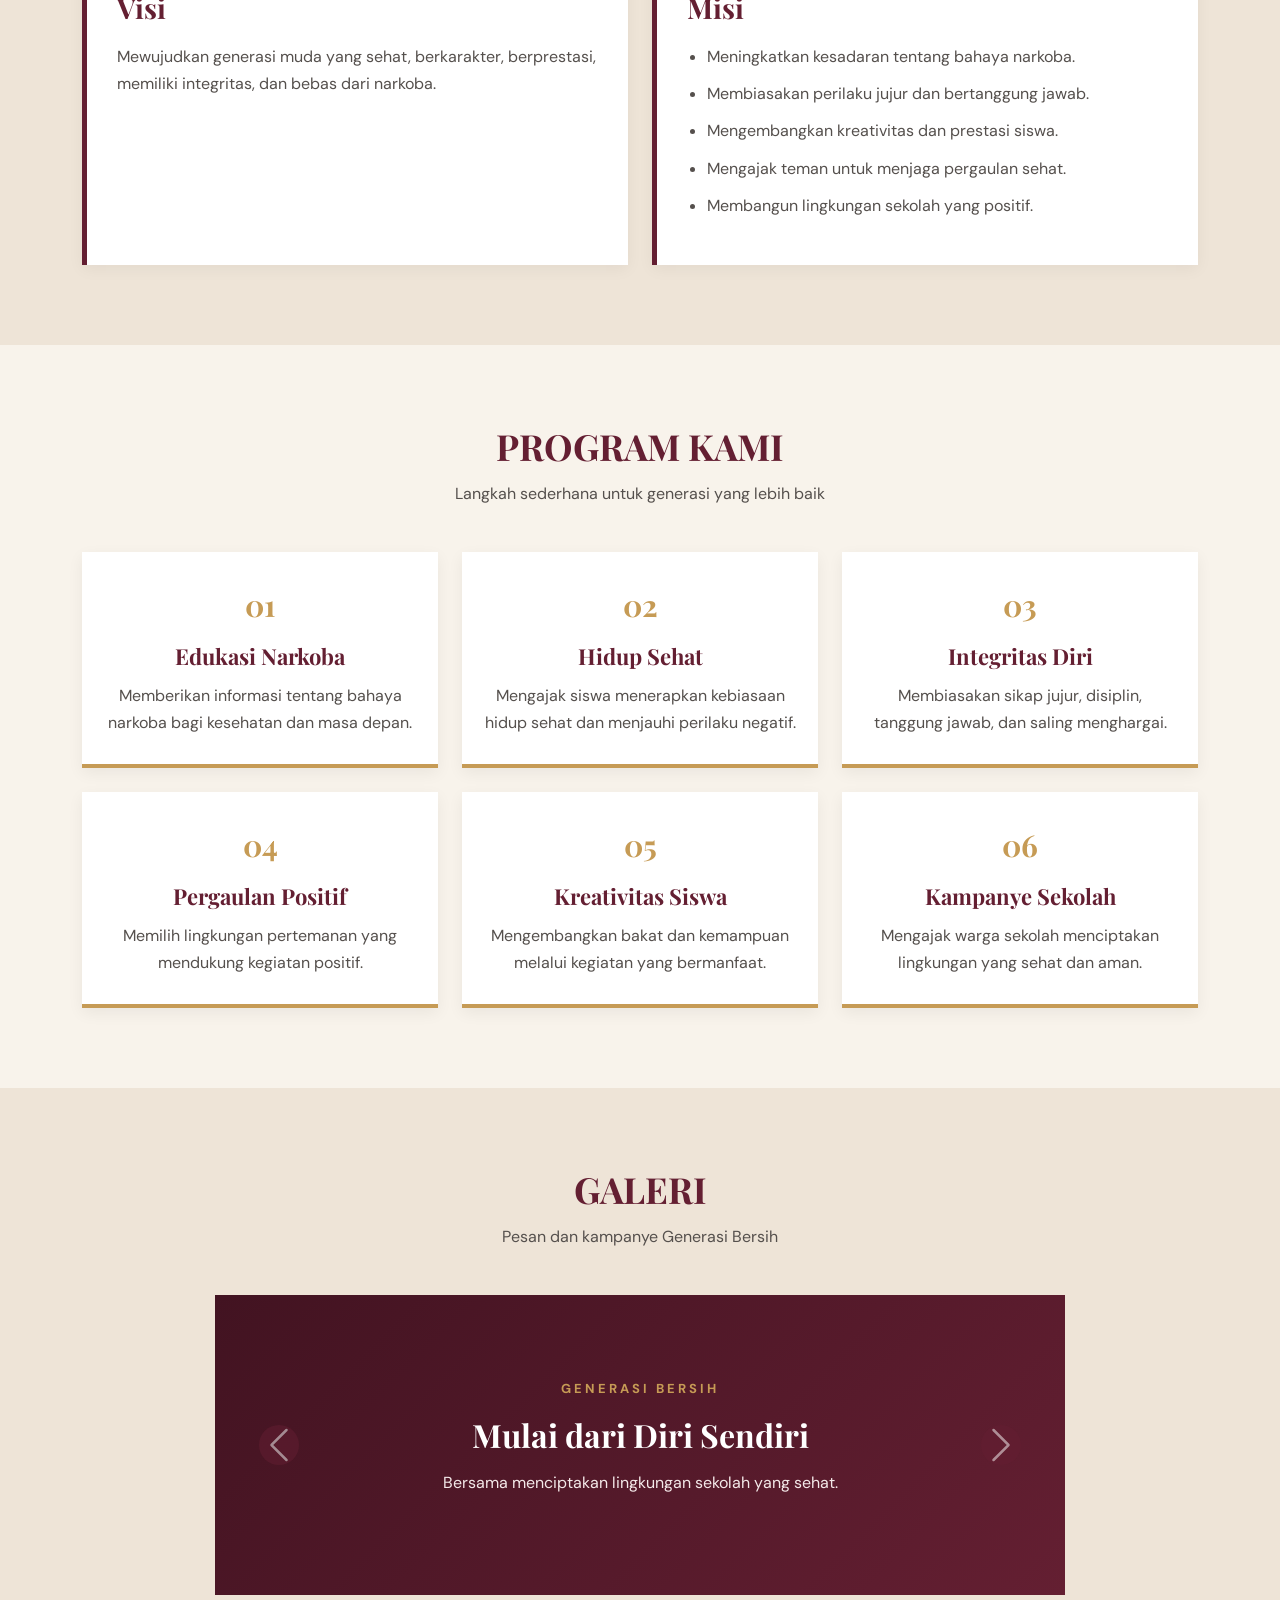
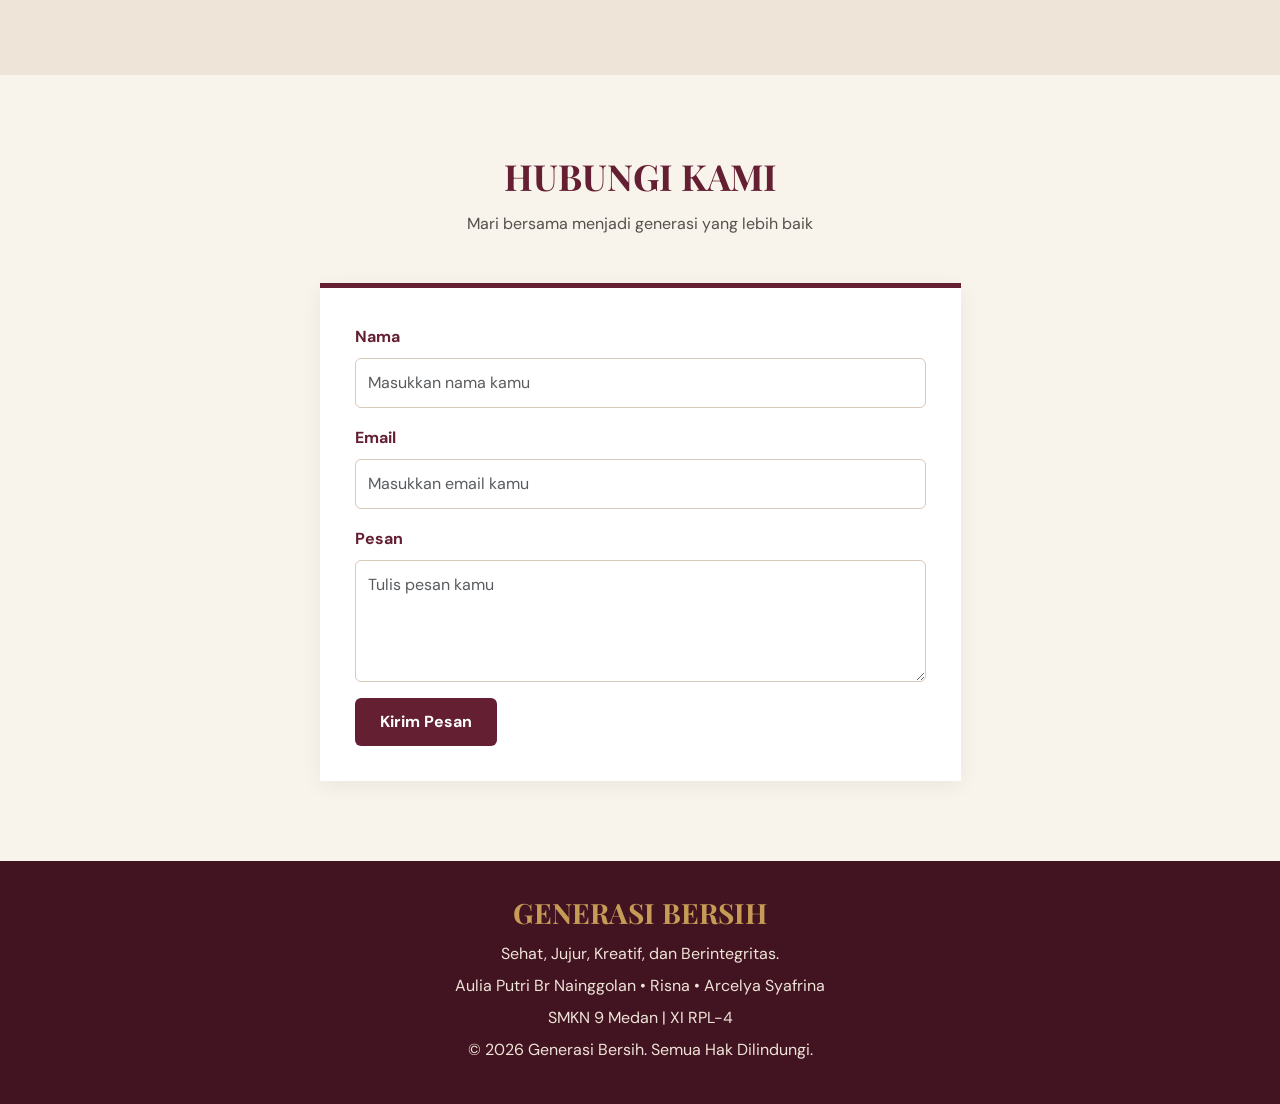
==== commit dec44ca1: "Update profile card with group photo and styles Added styling for group photo and updated HTML struc" ====
--- a/index.html
+++ b/index.html
@@ -95,12 +95,30 @@
         <div class="profile-card">
             <div class="profile-label">01 / FOTO KELOMPOK</div>
 
-            <!-- FOTO PERSEGI PANJANG VERTIKAL -->
-            <div class="profil kami">
+            <!-- FOTO KELOMPOK -->
+<div class="foto kelompok">
     <img src="IMG-20261103-WA0012.jpg" alt="Foto Kelompok Generasi Bersih">
-            </div>
-            <h2>Generasi Bersih</h2>
-
+</div>
+
+<style>
+.foto-kelompok {
+    width: 100%;
+    max-width: 500px;
+    height: 280px;
+    margin: 25px auto;
+    overflow: hidden;
+    border: 5px solid #c69b55;
+    border-radius: 12px;
+}
+
+.foto-kelompok img {
+    width: 100%;
+    height: 100%;
+    object-fit: cover;
+    object-position: center;
+    display: block;
+}
+</style>
             <p class="profile-description">
                 Kami adalah pelajar SMKN 9 Medan kelas XI RPL-4.
                 Kami ingin menjadi generasi muda yang sehat,
